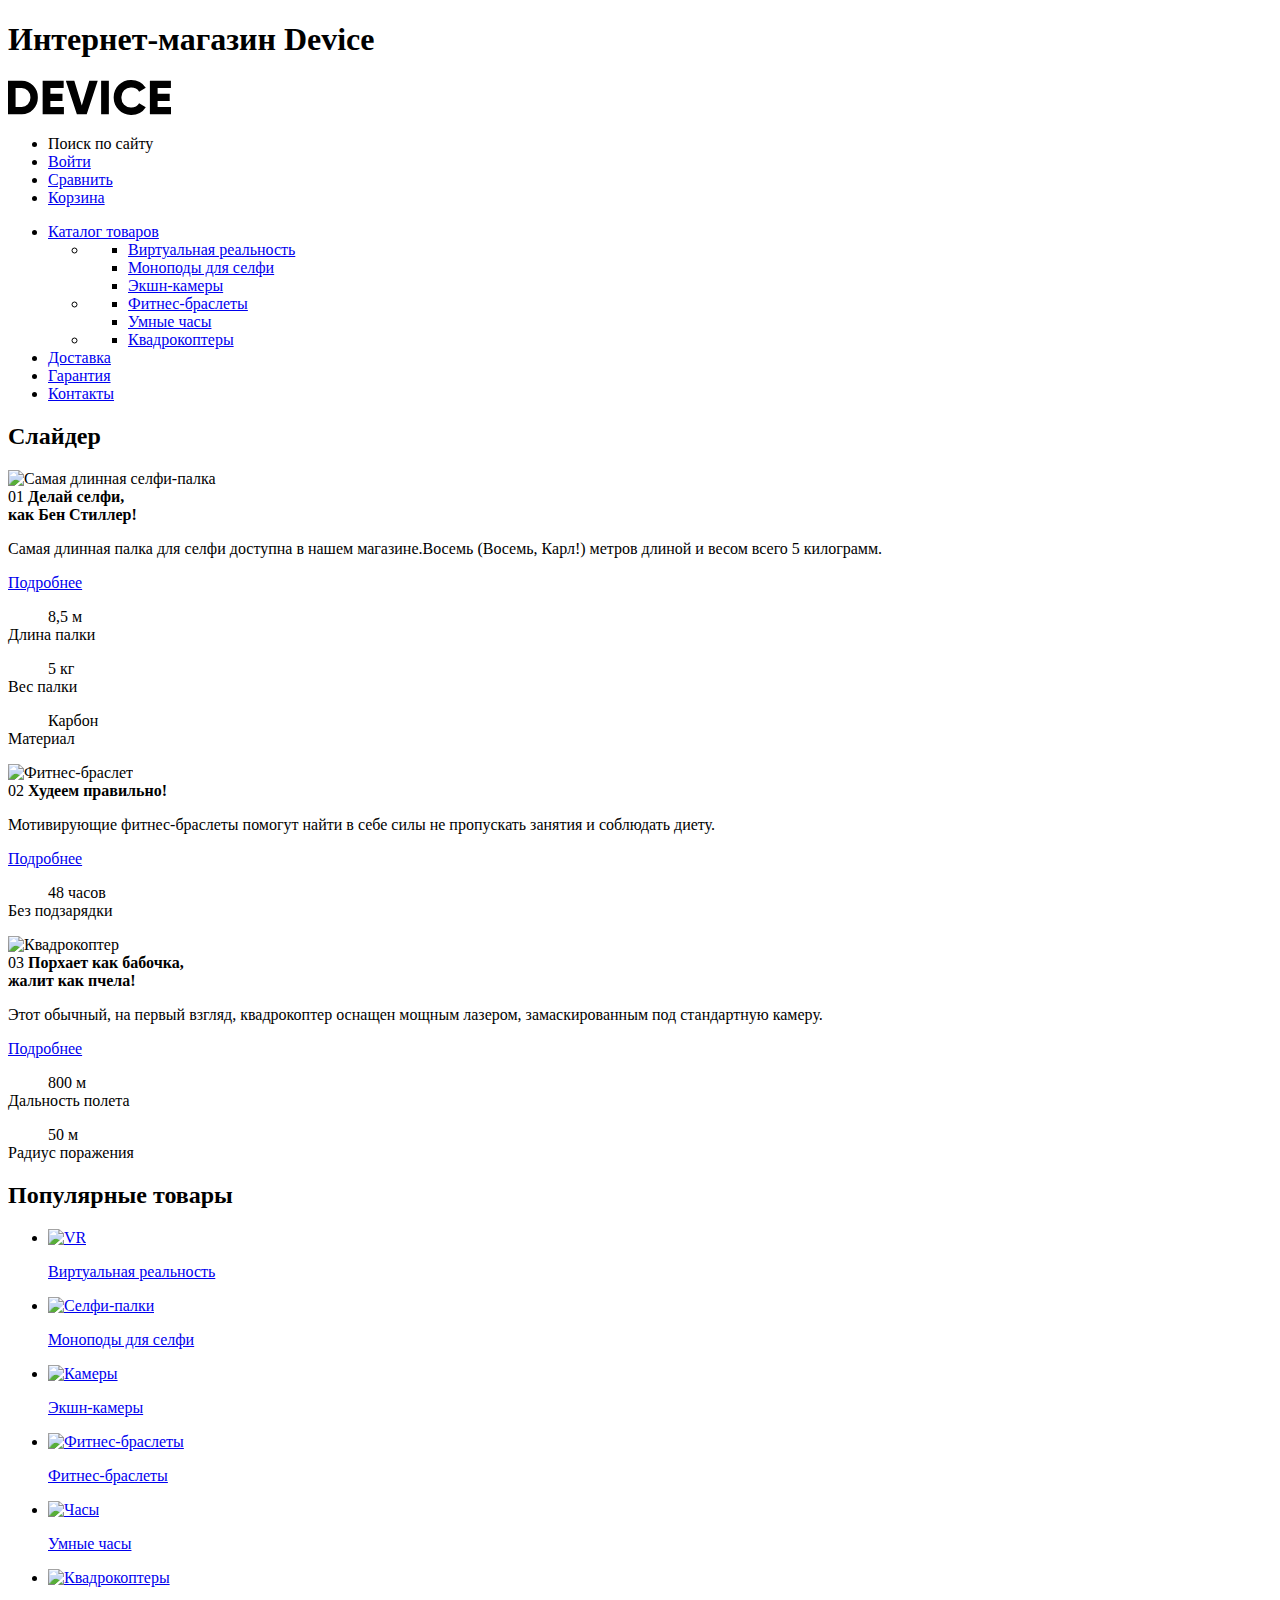
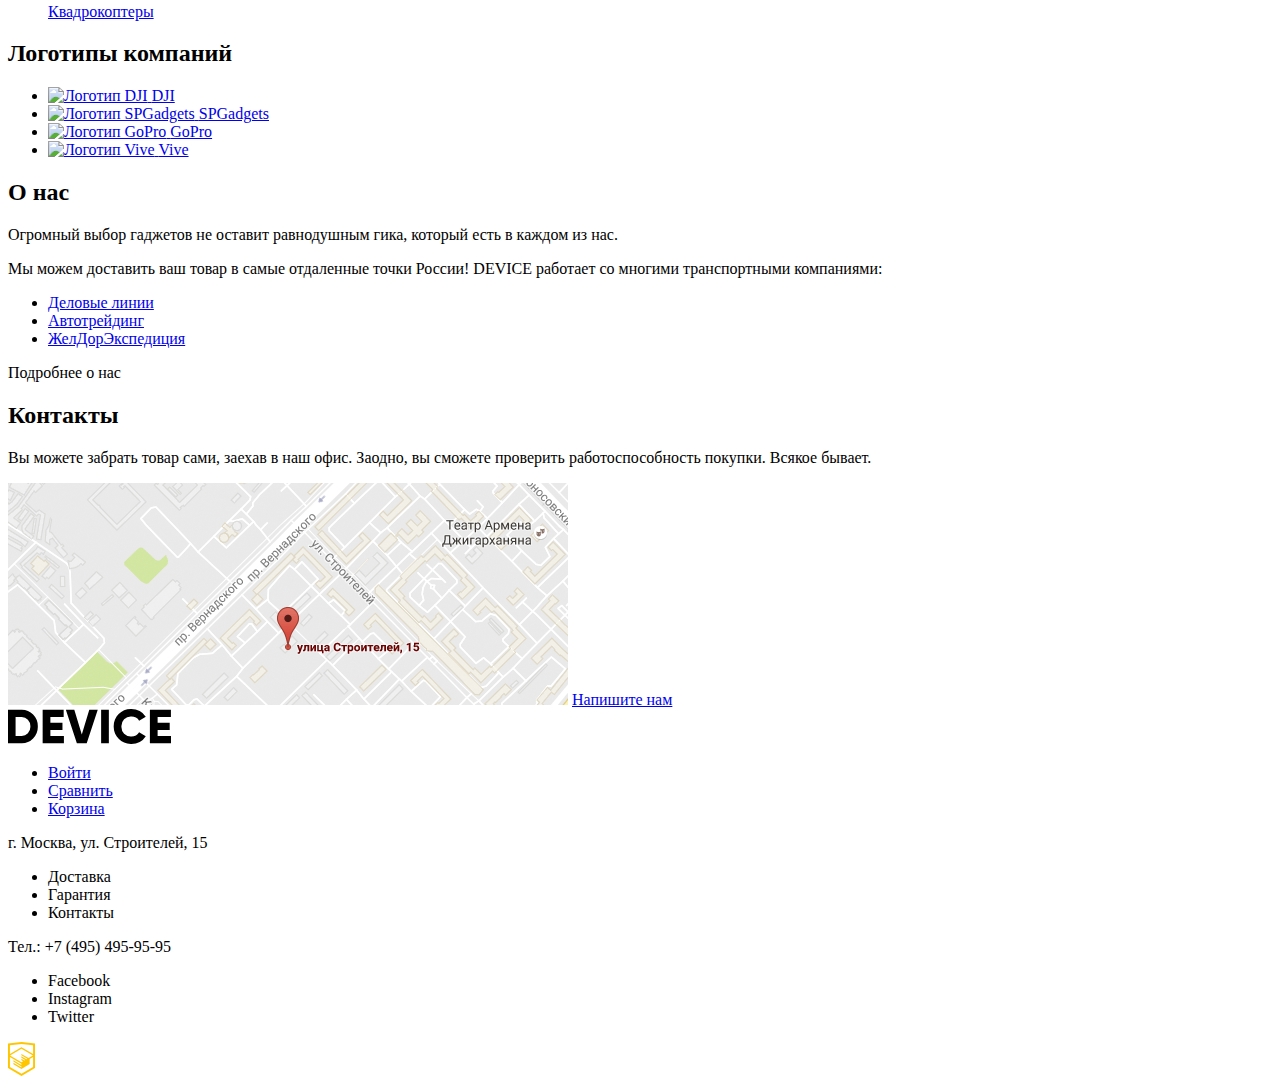
==== index.html @ e89d8b6b "Личный проект: начинаем готовить графику" ====
<!DOCTYPE html>
<html lang="ru">

<head>
  <meta charset="utf-8">
  <title>HTML Academy: Девайс</title>
</head>

<body>
  <header>
    <h1>Интернет-магазин Device</h1>
    <div>
      <a><img src="img/logo.svg" alt="Логотип интернет-магазина DEVICE"></a>
    </div>
    <nav>
      <ul>
        <li><span>Поиск по сайту</span></li>
        <li><a href="#">Войти</a></li>
        <li><a href="#">Сравнить</a></li>
        <li><a href="#">Корзина</a></li>
      </ul>
      <ul>
        <li><a href="catalog.html">Каталог товаров</a>
          <ul>
            <li>
              <ul>
                <li><a href="#">Виртуальная реальность</a></li>
                <li><a href="#">Моноподы для селфи</a></li>
                <li><a href="#">Экшн-камеры</a></li>
              </ul>
            </li>
            <li>
              <ul>
                <li><a href="#">Фитнес-браслеты</a></li>
                <li><a href="#">Умные часы</a></li>
              </ul>
            </li>
            <li>
              <ul>
                <li><a href="#">Квадрокоптеры</a></li>
              </ul>
            </li>
          </ul>
        </li>
        <li><a href="#">Доставка</a></li>
        <li><a href="#">Гарантия</a></li>
        <li><a href="#">Контакты</a></li>
      </ul>
    </nav>
  </header>

  <main>
    <!--Слайдер-->
    <section>
      <h2>Слайдер</h2>
      <!--Слайдер 01-->
      <div>
        <div>
          <img src="#" alt="Самая длинная селфи-палка">
        </div>
        <div>
          <span>01</span>
          <b>Делай селфи,<br> как Бен Стиллер!</b>
          <p>Самая длинная палка для селфи доступна в нашем магазине.Восемь (Восемь, Карл!) метров длиной и весом всего 5 килограмм.</p>
          <a href="#">Подробнее</a>
          <div>
            <dl>
              <dd>8,5 м</dd>
              <dt>Длина палки</dt>
            </dl>
            <dl>
              <dd>5 кг</dd>
              <dt>Вес палки</dt>
            </dl>
            <dl>
              <dd>Карбон</dd>
              <dt>Материал</dt>
            </dl>
          </div>
        </div>
      </div>
      <!--Слайдер 02-->
      <div>
        <div>
          <img src="#" alt="Фитнес-браслет">
        </div>
        <div>
          <span>02</span>
          <b>Худеем правильно!</b>
          <p>Мотивирующие фитнес-браслеты помогут найти в себе силы не пропускать занятия и соблюдать диету.</p>
          <a href="#">Подробнее</a>
          <div>
            <dl>
              <dd>48 часов</dd>
              <dt>Без подзарядки</dt>
            </dl>
          </div>
        </div>
      </div>
      <!--Слайдер 03-->
      <div>
        <div>
          <img src="#" alt="Квадрокоптер">
        </div>
        <div>
          <span>03</span>
          <b>Порхает как бабочка,<br> жалит как пчела!</b>
          <p>Этот обычный, на первый взгляд, квадрокоптер оснащен
            мощным лазером, замаскированным под стандартную камеру.</p>
          <a href="#">Подробнее</a>
          <div>
            <dl>
              <dd>800 м</dd>
              <dt>Дальность полета</dt>
            </dl>
            <dl>
              <dd>50 м</dd>
              <dt>Радиус поражения</dt>
            </dl>
          </div>
        </div>
      </div>
    </section>

    <!--Группы товаров-->
    <section>
      <h2>Популярные товары</h2>
      <ul>
        <li>
          <a href="#">
            <div><img src="#" alt="VR"></div>
            <p>Виртуальная реальность</p>
          </a>
        </li>
        <li>
          <a href="#">
            <div>
              <img src="#" alt="Селфи-палки">
            </div>
            <p>Моноподы для селфи</p>
          </a>
        </li>
        <li>
          <a href="#">
            <div>
              <img src="#" alt="Камеры">
            </div>
            <p>Экшн-камеры</p>
          </a>
        </li>
        <li>
          <a href="#">
            <div>
              <img src="#" alt="Фитнес-браслеты">
            </div>
            <p>Фитнес-браслеты</p>
          </a>
        </li>
        <li>
          <a href="#">
            <div>
              <img src="#" alt="Часы">
            </div>
            <p>Умные часы</p>
          </a>
        </li>
        <li>
          <a href="@">
            <div>
              <img src="#" alt="Квадрокоптеры">
            </div>
            <p>Квадрокоптеры</p>
          </a>
        </li>
      </ul>
    </section>

    <!--Сервис
    <section>
        <h2>Сервис</h2>
        <article>
          <div>
            <h3>Доставка</h3>
            <p>Мы с удовольствием доставим ваш товар прямо к вашему подъезду совершенно бесплатно! Ведь мы неплохо заработаем, поднимая его на ваш этаж.</p>
          </div>
        </article>
        <article>
          <div>
            <h3>Гарантия</h3>
            <p>Если из-за возгорания купленного у нас товара у вас сгорит дом — не переживайте, мы выдадим вам новый. Товар, не дом, конечно же.</p>
          </div>
        </article>
        <article>
          <div>
            <h3>Кредит</h3>
            <p>Залезть в долговую яму стало проще! Кредитные консультанты подберут для вас наиболее выгодные условия кредита. Выгодные для нашего банка, разумеется.</p>
          </div>
        </article>
    </section>-->

    <!--Логотипы компаний-->
    <section>
      <h2>Логотипы компаний</h2>
      <ul>
        <li>
          <a href="#">
            <img src="#" alt="Логотип DJI">
            <span>DJI</span>
          </a>
        </li>
        <li>
          <a href="#">
            <img src="#" alt="Логотип SPGadgets">
            <span>SPGadgets</span>
          </a>
        </li>
        <li>
          <a href="#">
            <img src="#" alt="Логотип GoPro">
            <span>GoPro</span>
          </a>
        </li>
        <li>
          <a href="#">
            <img src="#" alt="Логотип Vive">
            <span>Vive</span>
          </a>
        </li>
      </ul>
    </section>

    <div>
      <section>
        <h2>О нас</h2>
        <p>Огромный выбор гаджетов не оставит равнодушным гика, который есть в каждом из нас.</p>
        <p>Мы можем доставить ваш товар в самые отдаленные точки России! DEVICE работает со многими транспортными компаниями:</p>
        <ul>
          <li><a href="#">Деловые линии</a></li>
          <li><a href="#">Автотрейдинг</a></li>
          <li><a href="#">ЖелДорЭкспедиция</a></li>
        </ul>
        <a>Подробнее о нас</a>
      </section>

      <section>
        <h2>Контакты</h2>
        <p>Вы можете забрать товар сами, заехав в наш офис. Заодно, вы сможете проверить работоспособность покупки. Всякое бывает.</p>
        <a><img src="img/map.png" alt="Карта"></a>
        <a href="#">Напишите нам</a>
      </section>
    </div>

  </main>

  <footer>
    <div>
      <div>
        <img src="img/logo.svg" alt="Логотип">
      </div>
      <ul>
        <li><a href="#">Войти</a></li>
        <li><a href="#">Сравнить</a></li>
        <li><a href="#">Корзина</a></li>
      </ul>
    </div>
    <div>
      <p>г. Москва, ул. Строителей, 15</p>
      <ul>
        <li><a href="#"></a>Доставка</li>
        <li><a href="#"></a>Гарантия</li>
        <li><a href="#"></a>Контакты</li>
      </ul>
      <p>Тел.: +7 (495) 495-95-95</p>
    </div>
    <div>
      <ul>
        <li><a href="#"></a>Facebook</li>
        <li><a href="#"></a>Instagram</li>
        <li><a href="#"></a>Twitter</li>
      </ul>
      <div>
        <a href="https://htmlacademy.ru/intensive/htmlcss"><img src="img/logo-html.svg" alt="Логотип HTML Academy"></a>
      </div>
    </div>
  </footer>
</body>

</html>
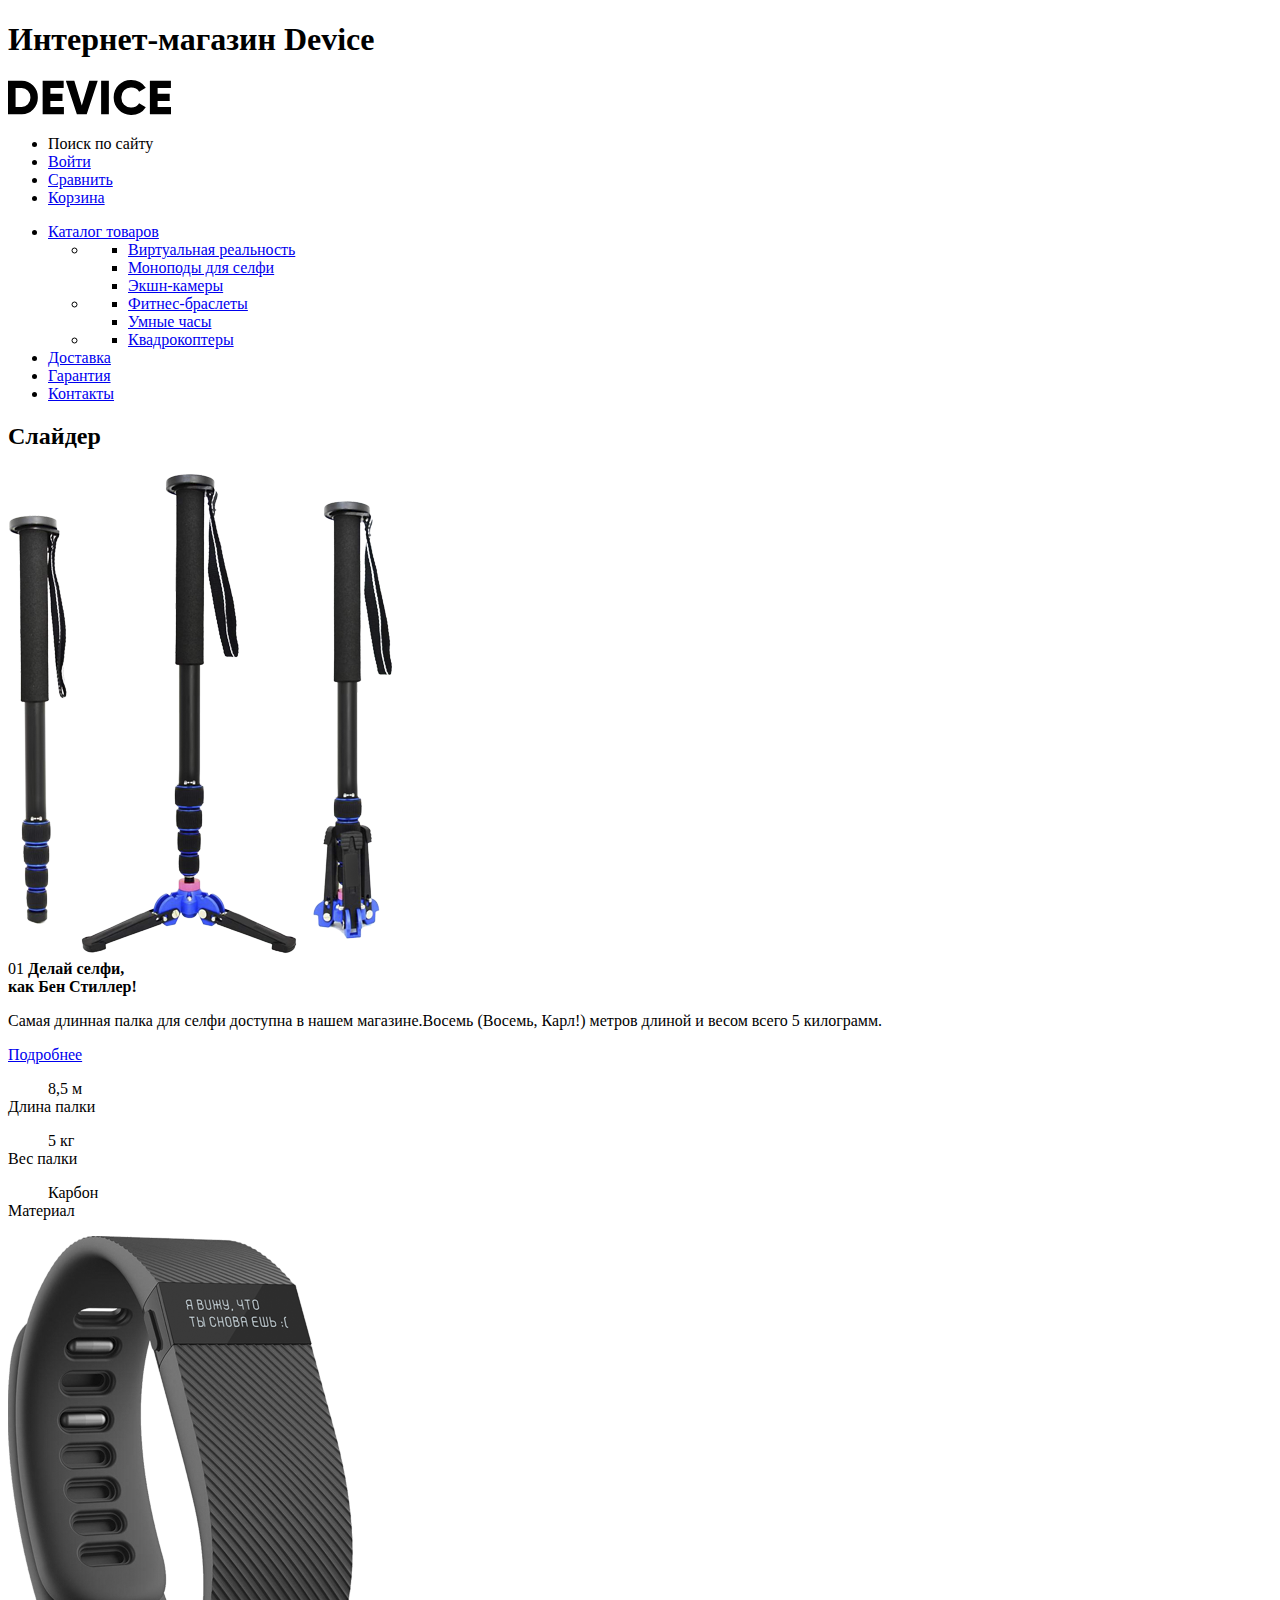
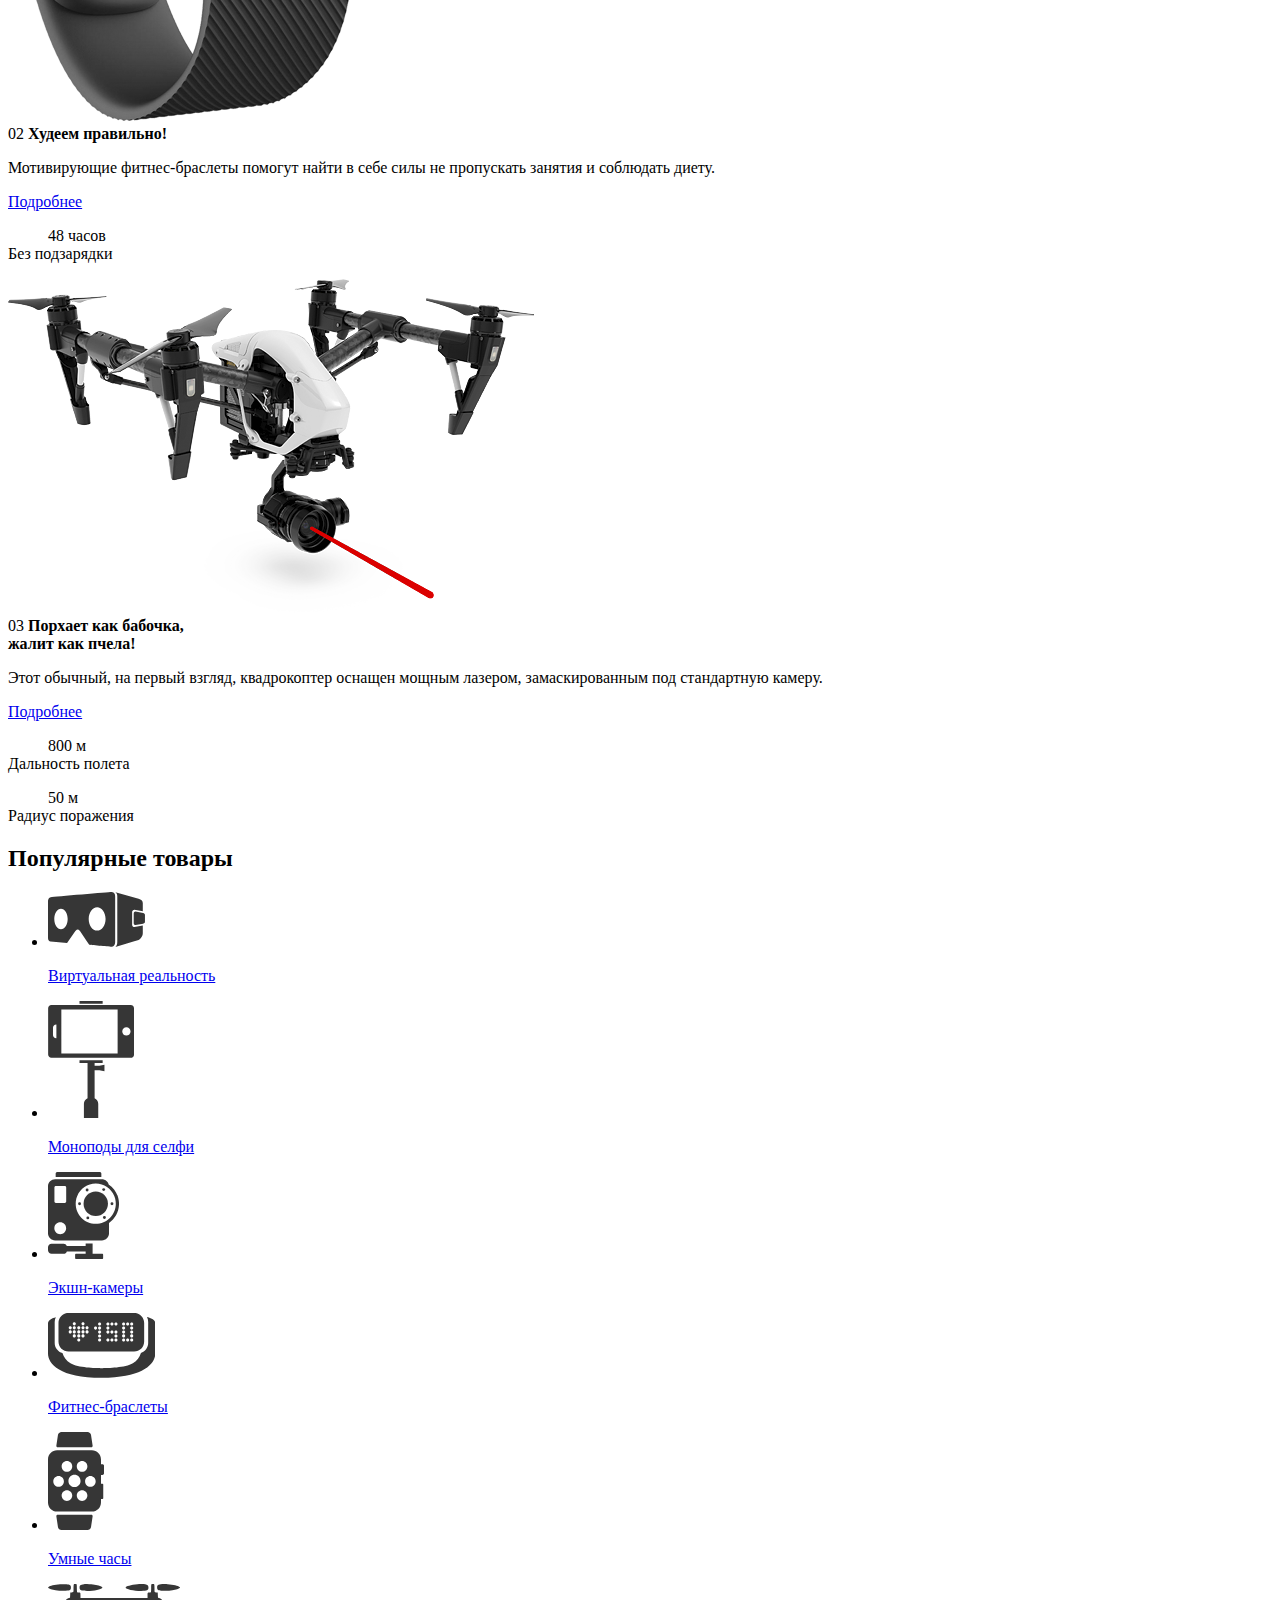
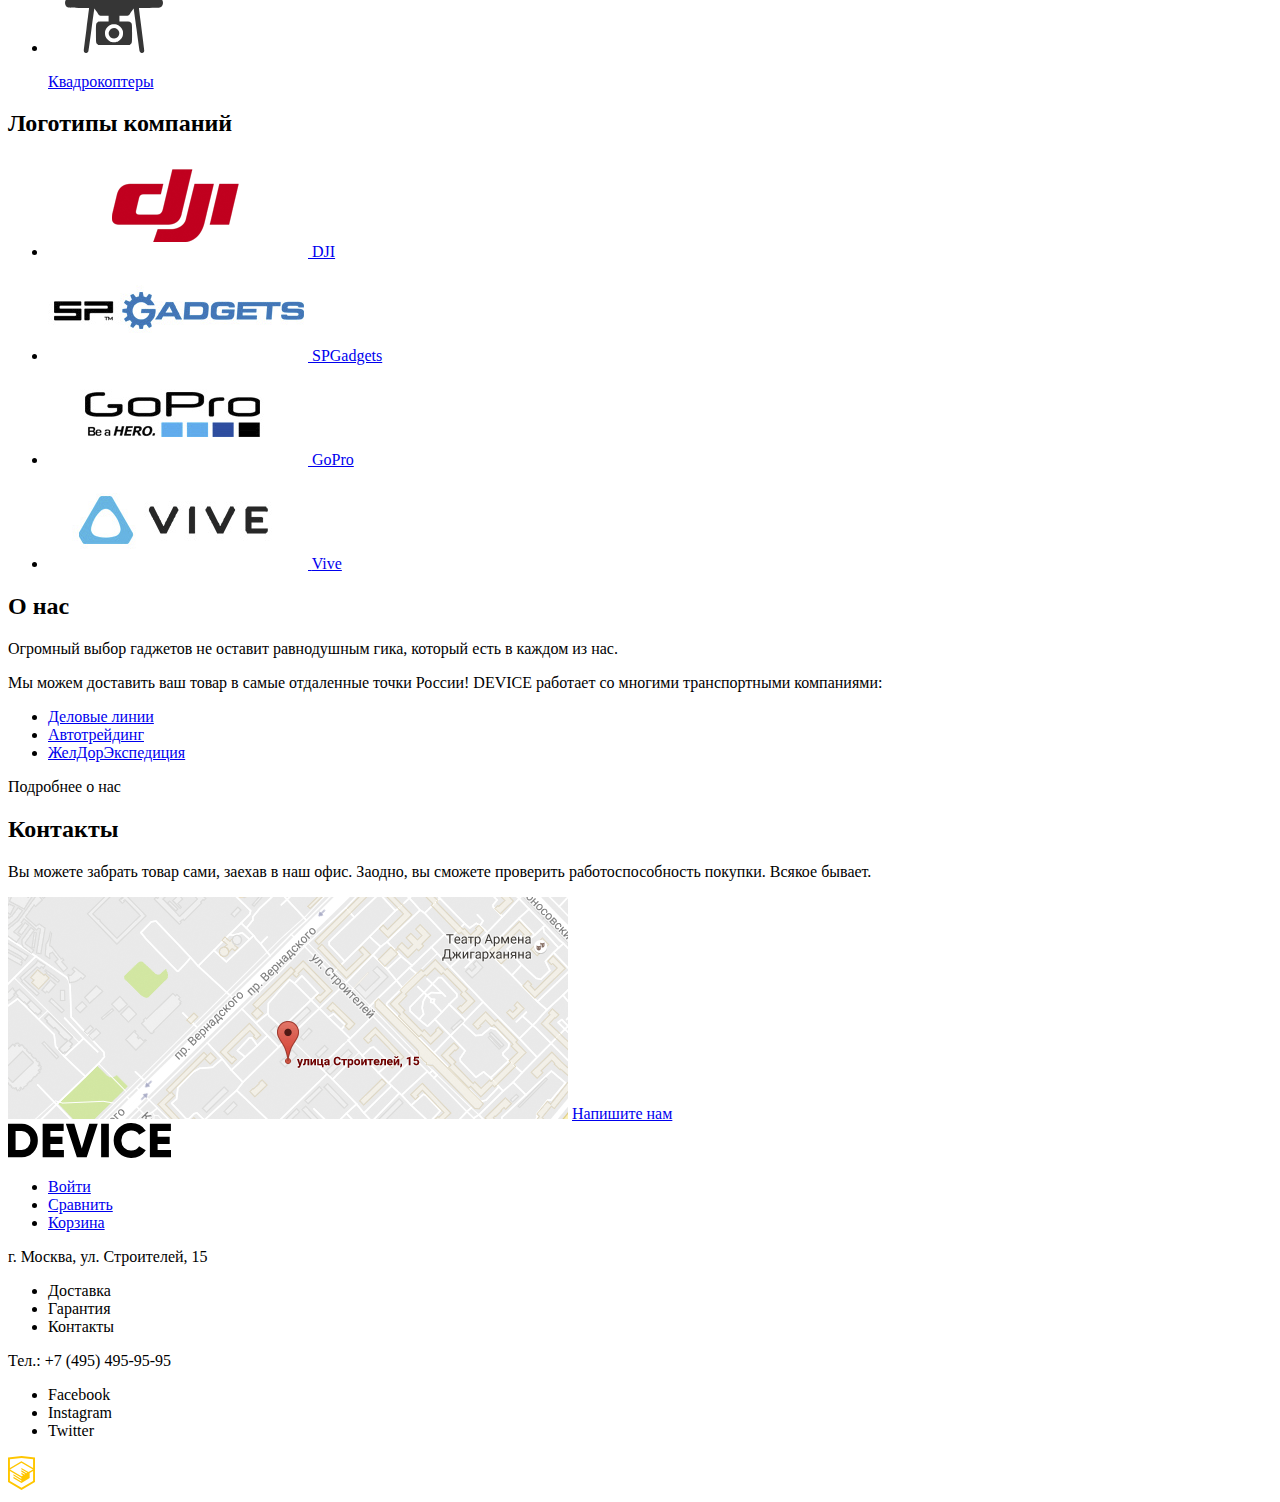
==== commit c3632949: "Личный проект: продолжаем подготовку графики" ====
--- a/index.html
+++ b/index.html
@@ -56,7 +56,7 @@
       <!--Слайдер 01-->
       <div>
         <div>
-          <img src="#" alt="Самая длинная селфи-палка">
+          <img src="img/slider-1-selfie.png" alt="Самая длинная селфи-палка">
         </div>
         <div>
           <span>01</span>
@@ -82,7 +82,7 @@
       <!--Слайдер 02-->
       <div>
         <div>
-          <img src="#" alt="Фитнес-браслет">
+          <img src="img/slider-2-fitness.png" alt="Фитнес-браслет">
         </div>
         <div>
           <span>02</span>
@@ -100,7 +100,7 @@
       <!--Слайдер 03-->
       <div>
         <div>
-          <img src="#" alt="Квадрокоптер">
+          <img src="img/slider-3-copter.png" alt="Квадрокоптер">
         </div>
         <div>
           <span>03</span>
@@ -128,14 +128,14 @@
       <ul>
         <li>
           <a href="#">
-            <div><img src="#" alt="VR"></div>
+            <div><img src="img/popular-goods-vr.svg" alt="VR"></div>
             <p>Виртуальная реальность</p>
           </a>
         </li>
         <li>
           <a href="#">
             <div>
-              <img src="#" alt="Селфи-палки">
+              <img src="img/popular-goods-selfie.svg" alt="Селфи-палки">
             </div>
             <p>Моноподы для селфи</p>
           </a>
@@ -143,7 +143,7 @@
         <li>
           <a href="#">
             <div>
-              <img src="#" alt="Камеры">
+              <img src="img/popular-goods-camera.svg" alt="Камеры">
             </div>
             <p>Экшн-камеры</p>
           </a>
@@ -151,7 +151,7 @@
         <li>
           <a href="#">
             <div>
-              <img src="#" alt="Фитнес-браслеты">
+              <img src="img/popular-goods-fitness.svg" alt="Фитнес-браслеты">
             </div>
             <p>Фитнес-браслеты</p>
           </a>
@@ -159,7 +159,7 @@
         <li>
           <a href="#">
             <div>
-              <img src="#" alt="Часы">
+              <img src="img/popular-goods-watches.svg" alt="Часы">
             </div>
             <p>Умные часы</p>
           </a>
@@ -167,7 +167,7 @@
         <li>
           <a href="@">
             <div>
-              <img src="#" alt="Квадрокоптеры">
+              <img src="img/poppular-goods-copter.svg" alt="Квадрокоптеры">
             </div>
             <p>Квадрокоптеры</p>
           </a>
@@ -204,25 +204,25 @@
       <ul>
         <li>
           <a href="#">
-            <img src="#" alt="Логотип DJI">
+            <img src="img/dji-color.png" alt="Логотип DJI">
             <span>DJI</span>
           </a>
         </li>
         <li>
           <a href="#">
-            <img src="#" alt="Логотип SPGadgets">
+            <img src="img/spgadgets-color.png" alt="Логотип SPGadgets">
             <span>SPGadgets</span>
           </a>
         </li>
         <li>
           <a href="#">
-            <img src="#" alt="Логотип GoPro">
+            <img src="img/gopro-color.png" alt="Логотип GoPro">
             <span>GoPro</span>
           </a>
         </li>
         <li>
           <a href="#">
-            <img src="#" alt="Логотип Vive">
+            <img src="img/vive-color.png" alt="Логотип Vive">
             <span>Vive</span>
           </a>
         </li>
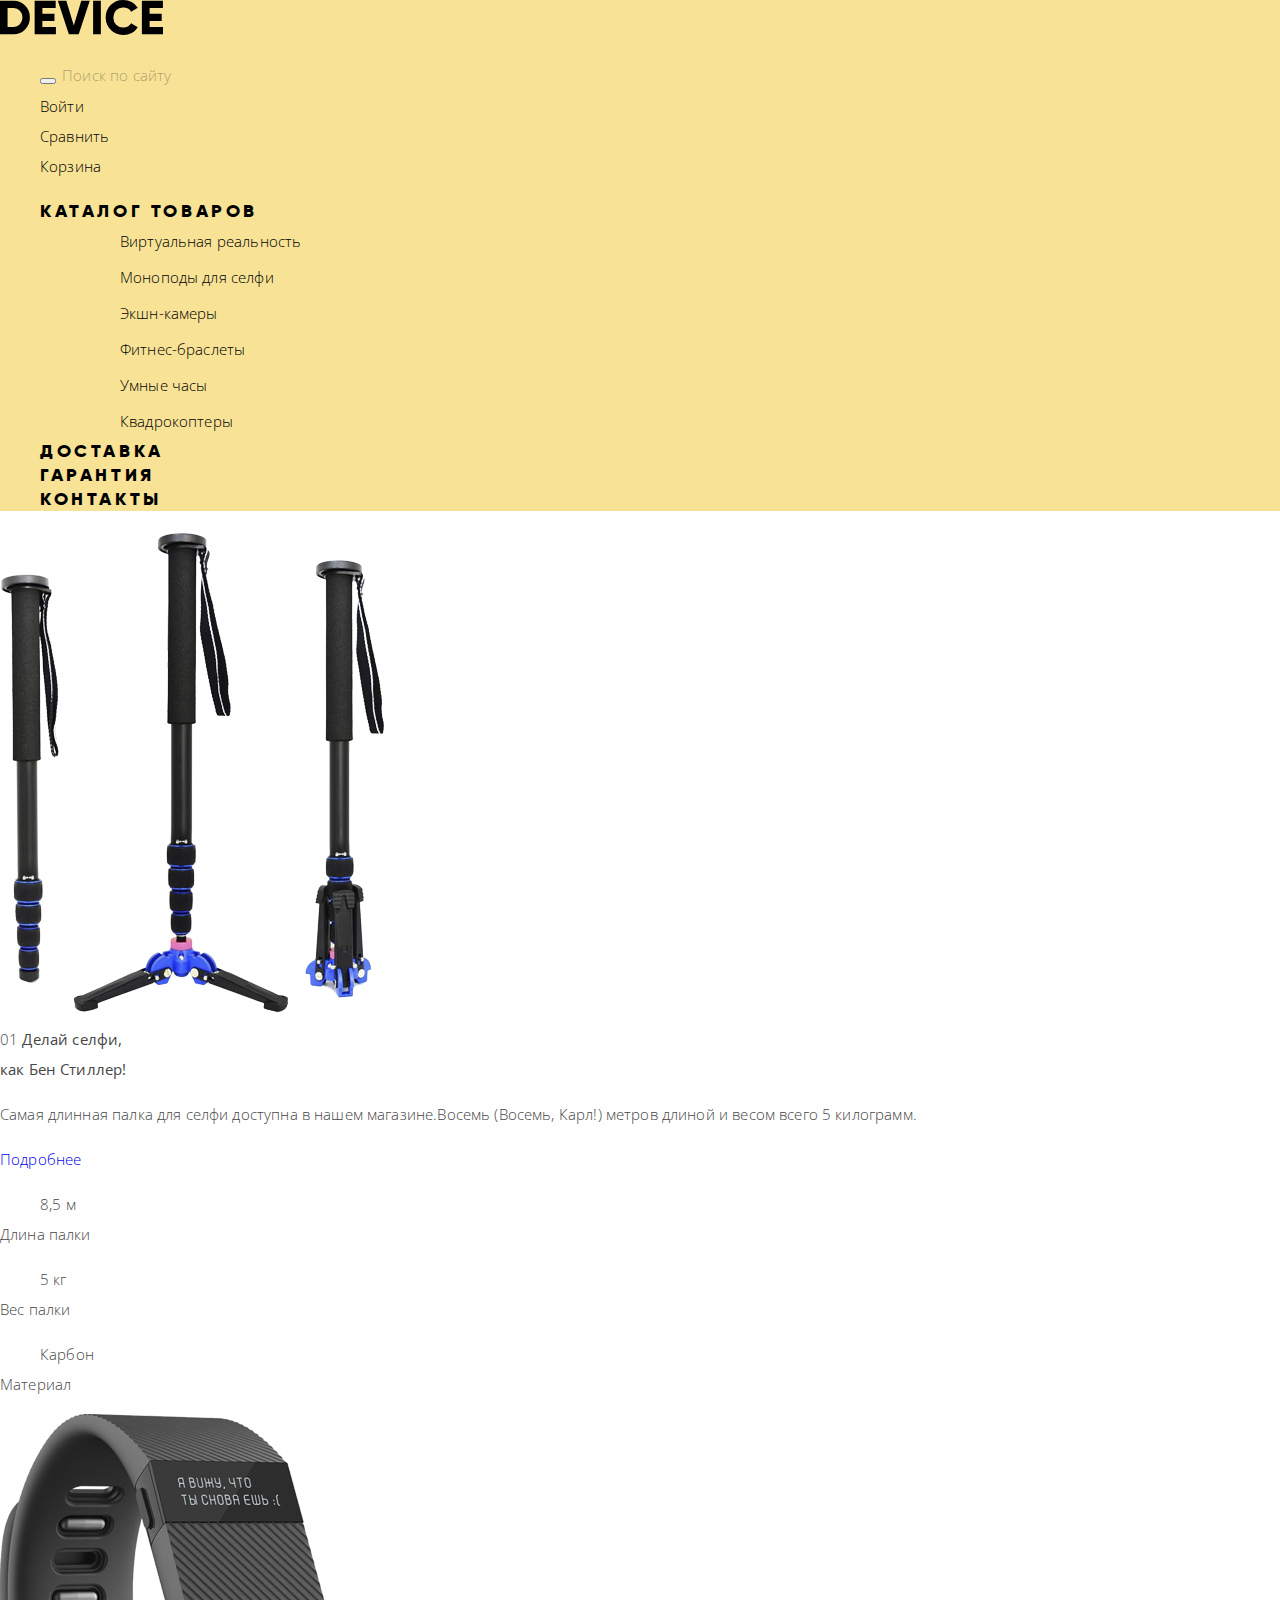
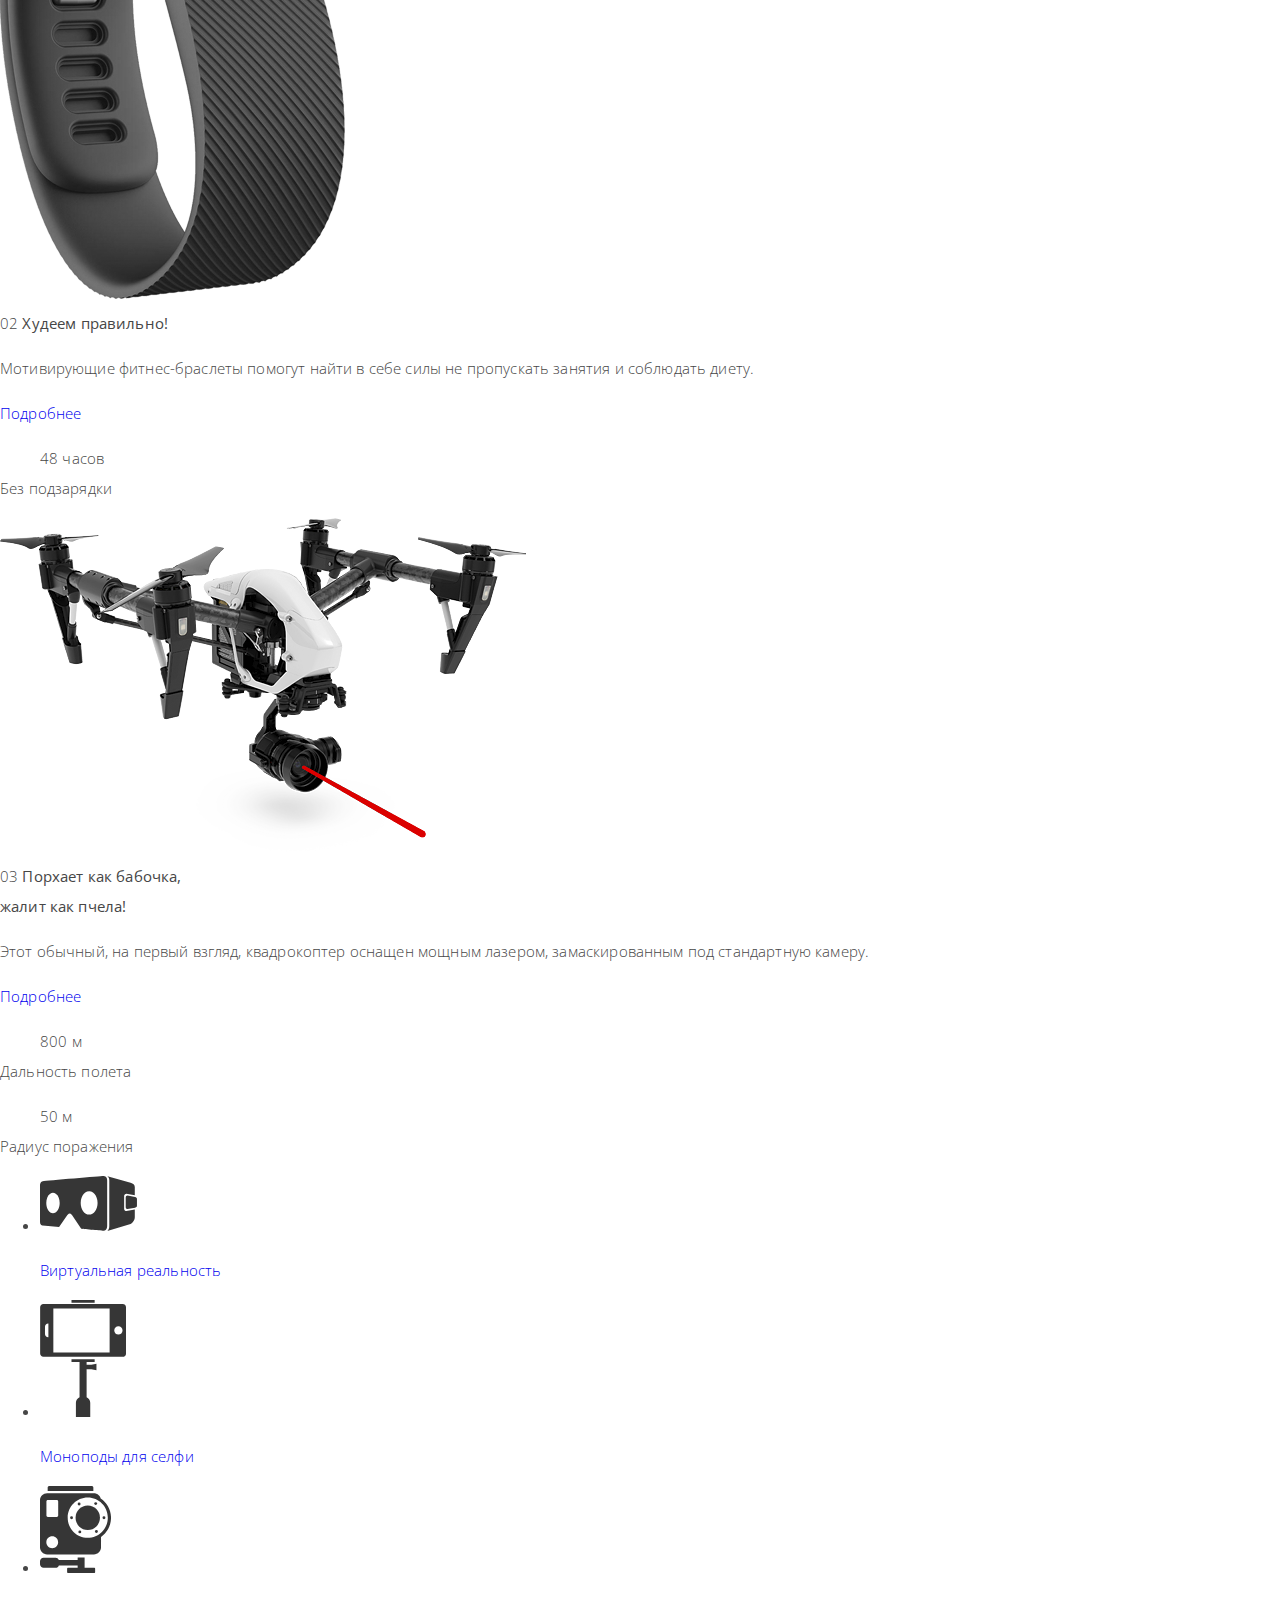
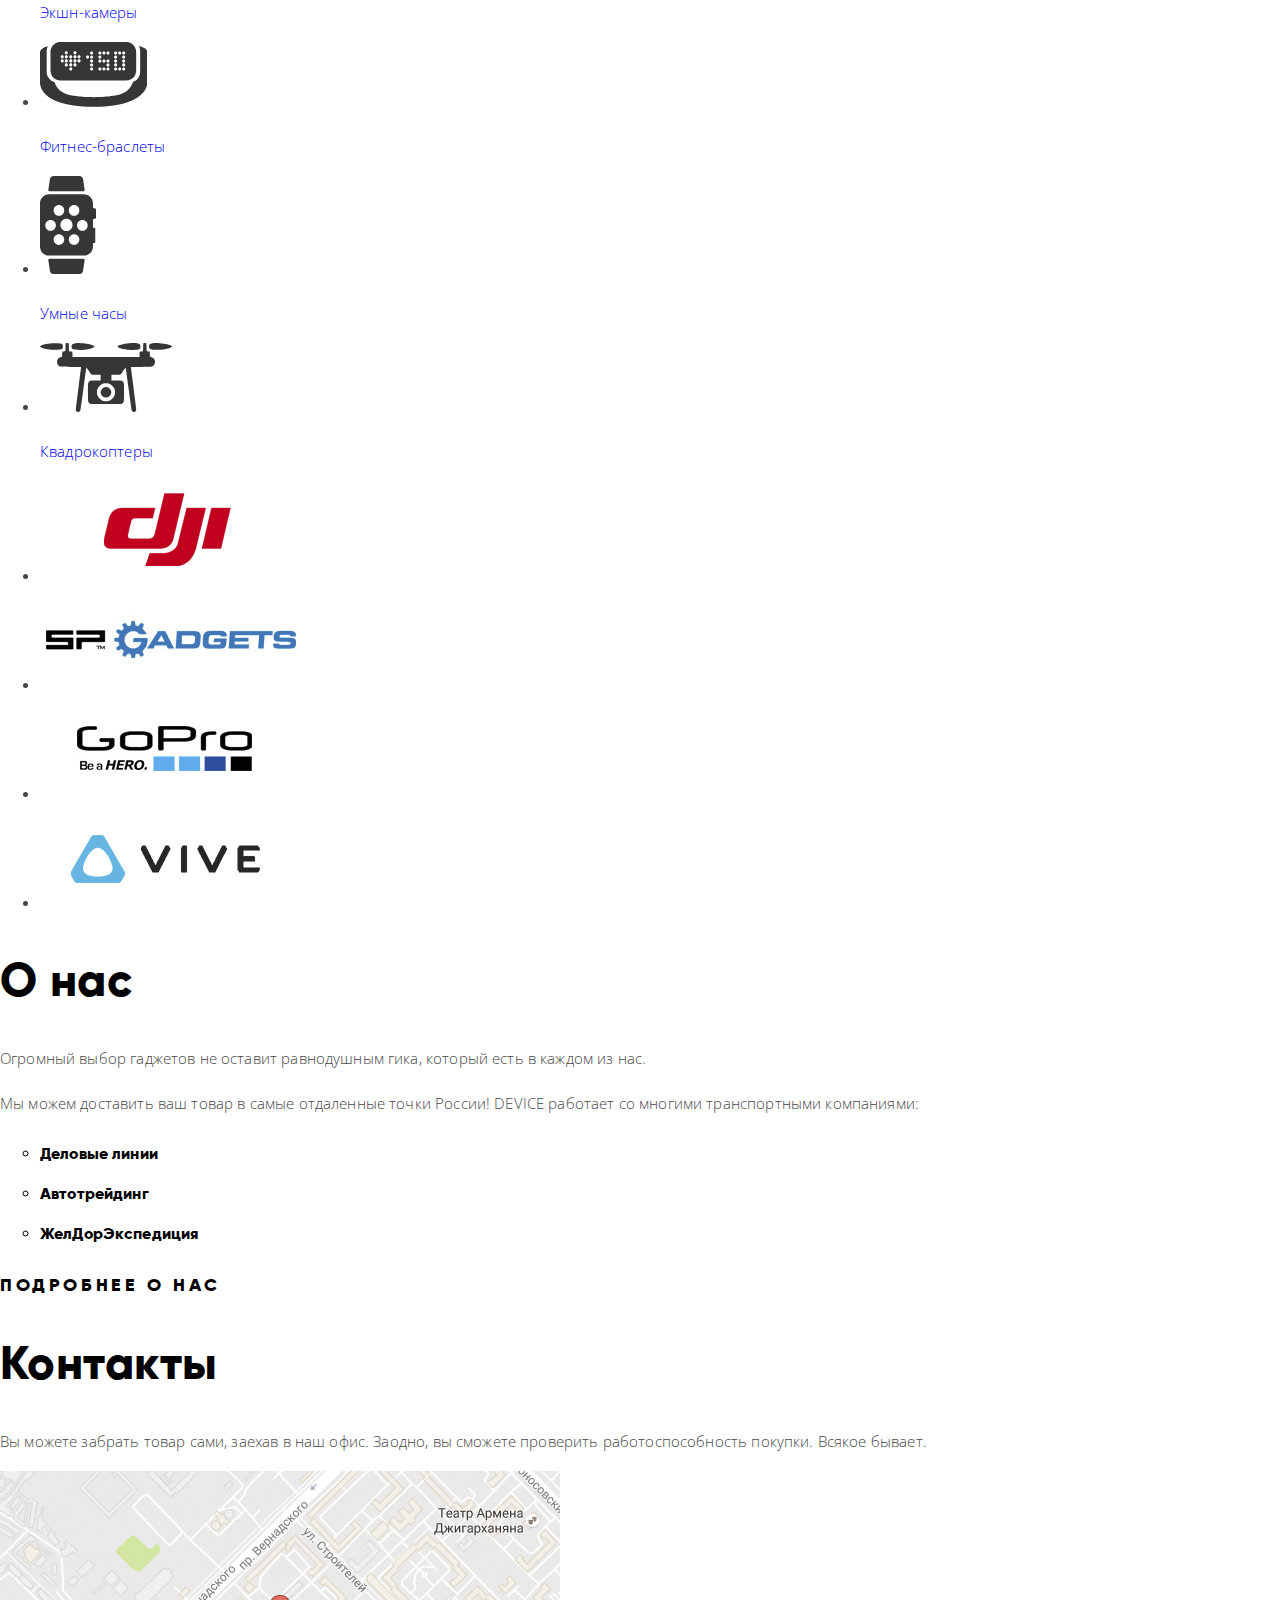
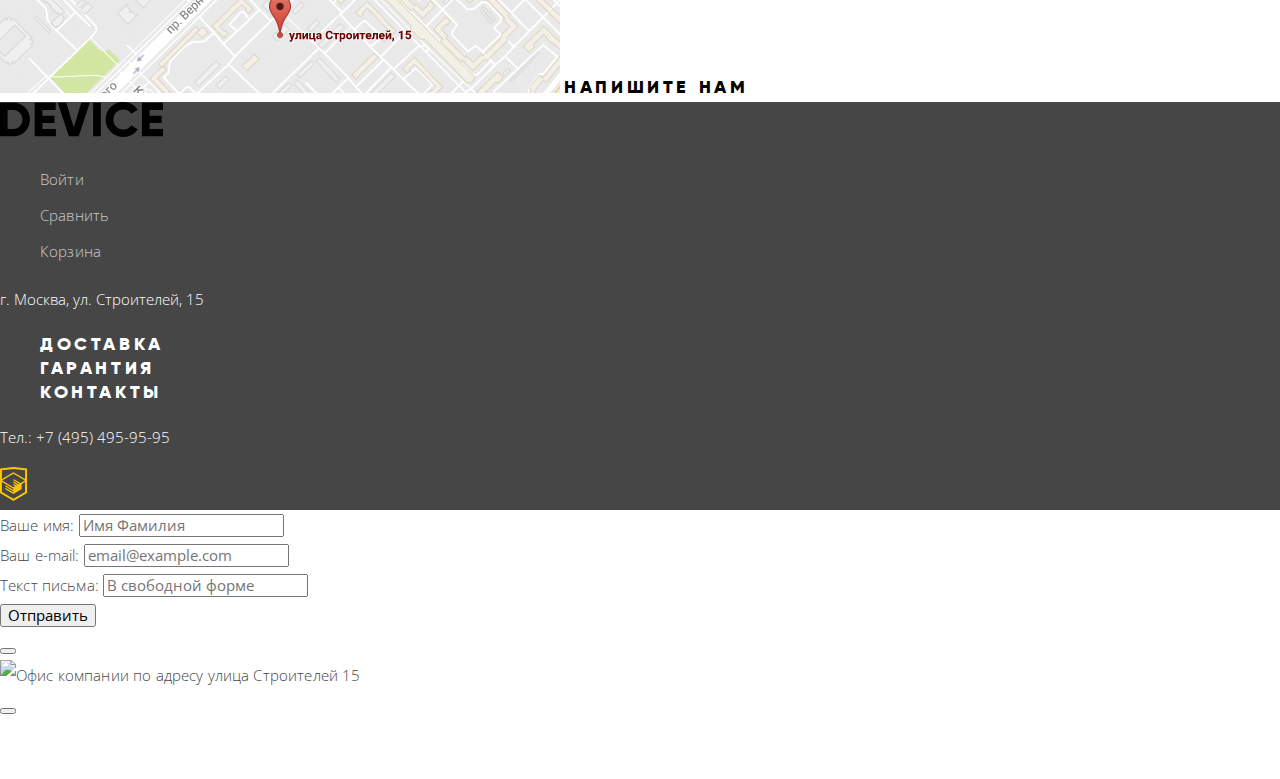
==== commit 945707ae: "Личный проект: начинаем базовую стилизацию" ====
--- a/index.html
+++ b/index.html
@@ -4,47 +4,84 @@
 <head>
   <meta charset="utf-8">
   <title>HTML Academy: Девайс</title>
+  <link href="https://fonts.googleapis.com/css?family=Open+Sans:300&display=swap&subset=cyrillic-ext" rel="stylesheet">
+  <link href="css/normalize.css" rel="stylesheet">
+  <link href="css/style.css" rel="stylesheet">
 </head>
 
 <body>
-  <header>
-    <h1>Интернет-магазин Device</h1>
-    <div>
-      <a><img src="img/logo.svg" alt="Логотип интернет-магазина DEVICE"></a>
-    </div>
-    <nav>
-      <ul>
-        <li><span>Поиск по сайту</span></li>
-        <li><a href="#">Войти</a></li>
-        <li><a href="#">Сравнить</a></li>
-        <li><a href="#">Корзина</a></li>
-      </ul>
-      <ul>
-        <li><a href="catalog.html">Каталог товаров</a>
-          <ul>
+  <header class="main-header">
+    <h1 class="visually-hidden">Интернет-магазин Девайс</h1>
+    <div class="main-header-logo">
+      <a>
+        <img src="img/logo.svg" alt="Логотип интернет-магазина Девайс">
+      </a>
+    </div>
+    <nav class="main-navigation">
+      <ul class="user-navigation">
+        <li class="user-search-item">
+          <form class="user-search" method="get" action="#">
+            <button class="user-search-button" type="submit">
+              <span class="visually-hidden">Поиск</span>
+            </button>
+            <input class="user-search-input" type="search" name="site-search" placeholder="Поиск по сайту">
+          </form>
+        </li>
+        <li>
+          <a class="login-link" href="#">Войти</a>
+        </li>
+        <li>
+          <a href="#">Сравнить</a>
+        </li>
+        <li>
+          <a href="#">Корзина</a>
+        </li>
+      </ul>
+      <ul class="site-navigation">
+        <li class="header-catalog">
+          <a href="catalog.html">Каталог товаров</a>
+          <ul class="catalog-items">
             <li>
-              <ul>
-                <li><a href="#">Виртуальная реальность</a></li>
-                <li><a href="#">Моноподы для селфи</a></li>
-                <li><a href="#">Экшн-камеры</a></li>
+              <ul class="catalog-items-1">
+                <li>
+                  <a href="#">Виртуальная реальность</a>
+                </li>
+                <li>
+                  <a href="#">Моноподы для селфи</a>
+                </li>
+                <li>
+                  <a href="#">Экшн-камеры</a>
+                </li>
               </ul>
             </li>
             <li>
-              <ul>
-                <li><a href="#">Фитнес-браслеты</a></li>
-                <li><a href="#">Умные часы</a></li>
+              <ul class="catalog-items-2">
+                <li>
+                  <a href="#">Фитнес-браслеты</a>
+                </li>
+                <li>
+                  <a href="#">Умные часы</a>
+                </li>
               </ul>
             </li>
             <li>
-              <ul>
-                <li><a href="#">Квадрокоптеры</a></li>
+              <ul class="catalog-items-3">
+                <li>
+                  <a href="#">Квадрокоптеры</a>
+                </li>
               </ul>
             </li>
           </ul>
         </li>
-        <li><a href="#">Доставка</a></li>
-        <li><a href="#">Гарантия</a></li>
-        <li><a href="#">Контакты</a></li>
+        <li class="header-delivery">
+          <a href="#">Доставка</a>
+        </li>
+        <li class="header-garanties">
+          <a href="#">Гарантия</a>
+        </li>
+        <li class="header-contacts">
+          <a href="#">Контакты</a>
+        </li>
       </ul>
     </nav>
   </header>
@@ -52,7 +89,7 @@
   <main>
     <!--Слайдер-->
     <section>
-      <h2>Слайдер</h2>
+      <h2 class="visually-hidden">Слайдер</h2>
       <!--Слайдер 01-->
       <div>
         <div>
@@ -124,11 +161,13 @@
 
     <!--Группы товаров-->
     <section>
-      <h2>Популярные товары</h2>
+      <h2 class="visually-hidden">Популярные товары</h2>
       <ul>
         <li>
           <a href="#">
-            <div><img src="img/popular-goods-vr.svg" alt="VR"></div>
+            <div>
+              <img src="img/popular-goods-vr.svg" alt="Виртуальная реальность">
+            </div>
             <p>Виртуальная реальность</p>
           </a>
         </li>
@@ -143,7 +182,7 @@
         <li>
           <a href="#">
             <div>
-              <img src="img/popular-goods-camera.svg" alt="Камеры">
+              <img src="img/popular-goods-camera.svg" alt="Экшн-камеры">
             </div>
             <p>Экшн-камеры</p>
           </a>
@@ -159,13 +198,13 @@
         <li>
           <a href="#">
             <div>
-              <img src="img/popular-goods-watches.svg" alt="Часы">
+              <img src="img/popular-goods-watches.svg" alt="Умные часы">
             </div>
             <p>Умные часы</p>
           </a>
         </li>
         <li>
-          <a href="@">
+          <a href="#">
             <div>
               <img src="img/poppular-goods-copter.svg" alt="Квадрокоптеры">
             </div>
@@ -177,7 +216,7 @@
 
     <!--Сервис
     <section>
-        <h2>Сервис</h2>
+        <h2 class="visually-hidden">Сервис</h2>
         <article>
           <div>
             <h3>Доставка</h3>
@@ -200,89 +239,154 @@
 
     <!--Логотипы компаний-->
     <section>
-      <h2>Логотипы компаний</h2>
+      <h2 class="visually-hidden">Логотипы компаний</h2>
       <ul>
         <li>
           <a href="#">
             <img src="img/dji-color.png" alt="Логотип DJI">
-            <span>DJI</span>
+            <span class="visually-hidden">DJI</span>
           </a>
         </li>
         <li>
           <a href="#">
             <img src="img/spgadgets-color.png" alt="Логотип SPGadgets">
-            <span>SPGadgets</span>
+            <span class="visually-hidden">SPGadgets</span>
           </a>
         </li>
         <li>
           <a href="#">
             <img src="img/gopro-color.png" alt="Логотип GoPro">
-            <span>GoPro</span>
+            <span class="visually-hidden">GoPro</span>
           </a>
         </li>
         <li>
           <a href="#">
             <img src="img/vive-color.png" alt="Логотип Vive">
-            <span>Vive</span>
+            <span class="visually-hidden">Vive</span>
           </a>
         </li>
       </ul>
     </section>
 
-    <div>
-      <section>
+    <div class="main-info">
+      <section class="info">
         <h2>О нас</h2>
         <p>Огромный выбор гаджетов не оставит равнодушным гика, который есть в каждом из нас.</p>
         <p>Мы можем доставить ваш товар в самые отдаленные точки России! DEVICE работает со многими транспортными компаниями:</p>
-        <ul>
-          <li><a href="#">Деловые линии</a></li>
-          <li><a href="#">Автотрейдинг</a></li>
-          <li><a href="#">ЖелДорЭкспедиция</a></li>
+        <ul class="info-delivery">
+          <li>
+            <a href="#">Деловые линии</a>
+          </li>
+          <li>
+            <a href="#">Автотрейдинг</a>
+          </li>
+          <li>
+            <a href="#">ЖелДорЭкспедиция</a>
+          </li>
         </ul>
-        <a>Подробнее о нас</a>
+        <a class="button" href="#">Подробнее о нас</a>
       </section>
 
-      <section>
+      <section class="contacts">
         <h2>Контакты</h2>
         <p>Вы можете забрать товар сами, заехав в наш офис. Заодно, вы сможете проверить работоспособность покупки. Всякое бывает.</p>
-        <a><img src="img/map.png" alt="Карта"></a>
-        <a href="#">Напишите нам</a>
+        <a class="buton" href="#">
+          <img src="img/map.png" alt="Карта">
+        </a>
+        <a class="button" href="#">Напишите нам</a>
       </section>
     </div>
 
   </main>
 
-  <footer>
+  <footer class="main-footer">
+    <div class="footer-navigation">
+      <div class="footer-logo">
+        <img src="img/logo.svg" alt="Логотип интернет-магазина Девайс">
+      </div>
+      <ul class="footer-user-navigation">
+        <li>
+          <a href="#">Войти</a>
+        </li>
+        <li>
+          <a href="#">Сравнить</a>
+        </li>
+        <li>
+          <a href="#">Корзина</a>
+        </li>
+      </ul>
+    </div>
+    <div class="footer-info">
+      <p>г. Москва, ул. Строителей, 15</p>
+      <ul class="footer-nav-services">
+        <li>
+          <a href="#">Доставка</a>
+        </li>
+        <li>
+          <a href="#">Гарантия</a>
+        </li>
+        <li><a href="#">Контакты</a>
+        </li>
+      </ul>
+      <p>Тел.: +7 (495) 495-95-95</p>
+    </div>
+    <div class="footer-links">
+      <ul class="footer-socials">
+        <li>
+          <a class="social-button" href="#">
+            <span class="visually-hidden">Facebook</span>
+          </a>
+        </li>
+        <li>
+          <a class="social-button" href="#">
+            <span class="visually-hidden">Instagram</span>
+          </a>
+        </li>
+        <li>
+          <a class="social-button" href="#">
+            <span class="visually-hidden">Twitter</span>
+          </a>
+        </li>
+      </ul>
+      <div class="footer-copyright">
+        <a class="button" href="https://htmlacademy.ru/intensive/htmlcss">
+          <img src="img/logo-html.svg" alt="Логотип HTML Academy">
+        </a>
+      </div>
+    </div>
+  </footer>
+
+  <section>
+    <h2 class="visually-hidden">Напишите нам</h2>
+    <form action="#" method="post">
+      <div>
+        <label for="user-name-id">Ваше имя:</label>
+        <input id="user-name-id" type="text" name="user-name" placeholder="Имя Фамилия">
+      </div>
+      <div>
+        <label for="user-email-id">Ваш e-mail:</label>
+        <input id="user-email-id" type="email" name="user-email" placeholder="email@example.com">
+      </div>
+      <div>
+        <label for="user-message-id">Текст письма:</label>
+        <input id="user-message-id" type="text" name="user-message" placeholder="В свободной форме">
+      </div>
+      <button type="submit">Отправить</button>
+    </form>
+    <button type="button">
+      <span class="visually-hidden">Закрыть</span>
+    </button>
+  </section>
+
+  <section>
+    <h2 class="visually-hidden">Как до нас добраться</h2>
     <div>
-      <div>
-        <img src="img/logo.svg" alt="Логотип">
-      </div>
-      <ul>
-        <li><a href="#">Войти</a></li>
-        <li><a href="#">Сравнить</a></li>
-        <li><a href="#">Корзина</a></li>
-      </ul>
-    </div>
-    <div>
-      <p>г. Москва, ул. Строителей, 15</p>
-      <ul>
-        <li><a href="#"></a>Доставка</li>
-        <li><a href="#"></a>Гарантия</li>
-        <li><a href="#"></a>Контакты</li>
-      </ul>
-      <p>Тел.: +7 (495) 495-95-95</p>
-    </div>
-    <div>
-      <ul>
-        <li><a href="#"></a>Facebook</li>
-        <li><a href="#"></a>Instagram</li>
-        <li><a href="#"></a>Twitter</li>
-      </ul>
-      <div>
-        <a href="https://htmlacademy.ru/intensive/htmlcss"><img src="img/logo-html.svg" alt="Логотип HTML Academy"></a>
-      </div>
-    </div>
-  </footer>
+      <img src="img/map-big.png" alt="Офис компании по адресу улица Строителей 15">
+    </div>
+    <button type="button">
+      <span class="visually-hidden">Закрыть</span>
+    </button>
+  </section>
 </body>
 
 </html>--- a/css/style.css
+++ b/css/style.css
@@ -0,0 +1,390 @@
+
+@font-face {
+  font-family: "Gilroy";
+  font-weight: 800;
+  font-style: normal;
+  
+  src: url("../fonts/gilroyextrabold.woff2") format("woff2"),
+  url("../fonts/gilroyextrabold.woff") format("woff");
+}
+
+@font-face {
+  font-family: "Gilroy";
+  font-weight: 300;
+  font-style: normal;
+ 
+  src: url("../fonts/gilroylight.woff2") format("woff2"),
+  url("../fonts/gilroylight.woff") format("woff");
+}
+
+
+.visually-hidden {
+  position: absolute;
+  clip: rect(0 0 0 0);
+  width: 1px;
+  height: 1px;
+  margin: -1px;
+}
+
+body {
+  margin: 0;
+  padding: 0;
+  
+  font-family: "Open Sans", "Arial", sans-serif;
+  font-size: 15px;
+  line-height: 30px;
+  font-weight: 300;
+  letter-spacing: 0.01em;
+  color: #464646;
+  background-color: #ffffff;
+}
+
+a {
+  text-decoration: none;
+}
+
+.main-header {
+  background-color: #f7e296; 
+}
+
+.main-navigation {
+  color: #000000; 
+}
+
+.user-navigation {
+  list-style: none;
+}
+
+.user-navigation a {
+  color: #000000;
+}
+
+.user-navigation a:hover {
+  opacity: 0.6;
+
+}
+
+.user-navigation a:focus {
+  opacity: 0.3;
+}
+
+.user-search-input {
+  font-family: "Open Sans", "Arial", sans-serif;
+  font-size: 15px;
+  line-height: 30px;
+  font-weight: 300;
+  letter-spacing: 0.01em;
+  color: #000000;
+  cursor: pointer;
+  background-color: transparent;
+  border: none;
+}
+  
+.user-search-input::-webkit-input-placeholder {
+  color: #000000;
+  opacity: 0.3;
+}
+
+.user-search-input::-moz-placeholder {
+  color: #000000;
+  opacity: 0.3;
+}
+
+.user-search-input:-moz-placeholder {
+  color: #000000;
+}
+
+.user-search-input:-ms-input-placeholder {
+  color: #000000;
+  opacity: 0.3;  
+}   
+
+.user-search-input:hover::-webkit-input-placeholder { 
+  color: #000000;
+  opacity: 0.6;
+}
+
+.user-search-input:hover::-moz-placeholder {
+  color: #000000;
+  opacity: 0.6;
+}
+
+.user-search-input:hover:-moz-placeholder { 
+  color: #000000;
+  opacity: 0.6;
+}
+
+.user-search-input:hover:-ms-input-placeholder {
+  opacity: 0.6;  
+} 
+
+.user-search-input:focus::-webkit-input-placeholder { 
+  opacity: 0;
+}
+
+.user-search-input:focus::-moz-placeholder {
+  opacity: 0;
+}
+
+.user-search-input:focus:-moz-placeholder { 
+  opacity: 0;
+}
+
+.user-search-input:focus:-ms-input-placeholder {
+  opacity: 0;  
+} 
+
+.site-navigation {
+  list-style: none;
+  font-family: "Gilroy", "Tahoma", sans-serif;
+  font-size: 18px;
+  font-weight: 800;
+  text-transform: uppercase;
+  line-height: 24px;
+  letter-spacing: 0.2em;
+}
+
+.site-navigation a {
+  color: #000000;
+}
+
+.site-navigation a:hover {
+  opacity: 0.6;
+
+}
+
+.site-navigation a:focus {
+  opacity: 0.3;
+}
+
+.catalog-items {
+  list-style: none;
+}
+
+.catalog-items-1,
+.catalog-items-2,
+.catalog-items-3 {
+  list-style: none;
+}
+
+.catalog-items-1 a,
+.catalog-items-2 a,
+.catalog-items-3 a {
+  font-family: "Open Sans", "Arial", sans-serif;
+  font-size: 15px;
+  font-weight: 300;
+  text-transform: none;
+  line-height: 36px;
+  letter-spacing: 0.01em; 
+}
+
+>main-info {
+  letter-spacing: 0;
+}
+
+.main-info h2 {
+  font-family: "Gilroy", "Tahoma", sans-serif;
+  font-weight: 800;
+  font-size: 47px;
+  letter-spacing: 0.01em;
+  line-height: 48px;
+  color: #000000;
+}
+
+.info-delivery {
+  font-family: "Gilroy", "Tahoma", sans-serif;
+  font-weight: 800;
+  font-size: 16px;
+  line-height: 40px;
+  color: #000000;
+  list-style-type: circle;
+}
+
+.info-delivery a{
+  color: #000000;
+}
+
+.button {
+  font-family: "Gilroy", "Tahoma", sans-serif;
+  font-weight: 800;
+  font-size: 18px;
+  line-height: 24px;
+  color: #000000;
+  letter-spacing: 0.2em;
+  text-transform: uppercase;
+  border: none;
+}
+
+.button:hover{
+  
+}
+
+.button:focus {
+  opacity: 0.3;
+}
+
+.main-footer {
+  color: #ffffff;
+  background-color: #464646;
+}
+
+.footer-user-navigation {
+  list-style: none;
+  line-height: 36px;
+}
+
+.footer-user-navigation a {
+  color: #ffffff;
+  opacity: 0.7;
+}
+
+.footer-user-navigation a:hover {
+  opacity: 1;
+}
+
+.footer-user-navigation a:focus {
+  opacity: 0.3;
+}
+
+.footer-info {
+  letter-spacing: 0;
+}
+
+.footer-nav-services {
+  list-style: none;
+  font-family: "Gilroy", "Tahoma", sans-serif;
+  font-weight: 800;
+  font-size: 18px;
+  line-height: 24px;
+  color: #ffffff;
+  letter-spacing: 0.2em;
+  text-transform: uppercase;
+}
+
+.footer-nav-services a{
+  color: #ffffff;
+}
+
+.footer-nav-services a:hover{
+  opacity: 0.6;
+}
+
+.footer-nav-services a:focus{
+  opacity: 0.3;
+}
+
+.footer-socials {
+  list-style: none;
+}
+
+/*Каталог*/
+
+.catalog-content-title h2{
+  font-family: "Gilroy", "Tahoma", sans-serif;
+  font-weight: 800;
+  font-size: 47px;
+  letter-spacing: 0.01em;
+  line-height: 48px;
+  color: #000000;
+}
+
+.breadcrumbs {
+  list-style:  none;
+  font-size: 14px;
+  line-height:  24px;
+}
+
+.breadcrumbs a{
+  color: #000000;
+  opacity: 0.3;
+}
+
+.breadcrumbs a:hover{
+  color: #000000;
+  opacity: 0.6;
+}
+
+.breadcrumbs a:focus{
+  color: #000000;
+  opacity: 0.1;
+}
+
+.filter-content {
+  background-color: #efefef; 
+}
+
+.catalog-filter legend {
+  font-family: "Gilroy", "Tahoma", sans-serif;
+  font-weight: 800;
+  font-size: 18px;
+  line-height: 24px;
+  color: #000000;
+  letter-spacing: 0.01em;
+}
+
+.filter-color,
+.filter-bluetooth {
+  list-style:  none;
+  font-size: 14px;
+  line-height: 40px;
+}
+
+.product-pic {
+  background-color: #efefef;
+}
+
+.product-pic span {
+  font-family: "Gilroy", "Tahoma", sans-serif;
+  font-weight: 800;
+  font-size: 14px;
+  line-height: 24px;
+  color: #000000;
+  letter-spacing: 0.05em;
+  text-transform: uppercase;
+  opacity: 0.2;
+}
+
+.product-hover {
+  background-color: #eeeeee;
+  opacity: 0.7;
+}
+
+.product-hover .compare {
+  font-size: 13px;
+  line-height: 36px;
+  letter-spacing: 0.01em;
+  color: #000000;
+  opacity: 0.5;
+}
+
+.product-name h4 {
+  font-family: "Gilroy", "Tahoma", sans-serif;
+  font-weight: 800;
+  font-size: 18px;
+  line-height: 24px;
+  color: #000000;
+  letter-spacing: 0.01em;
+}
+
+.product-name a {
+  color: #000000;
+}
+
+.product-name span {
+  font-family: "Gilroy", "Tahoma", sans-serif;
+  font-weight: 300;
+  font-size: 16px;
+  line-height: 24px;
+  color: #000000;
+  letter-spacing: 0.01em;
+}
+
+
+
+
+
+
+
+
+
+
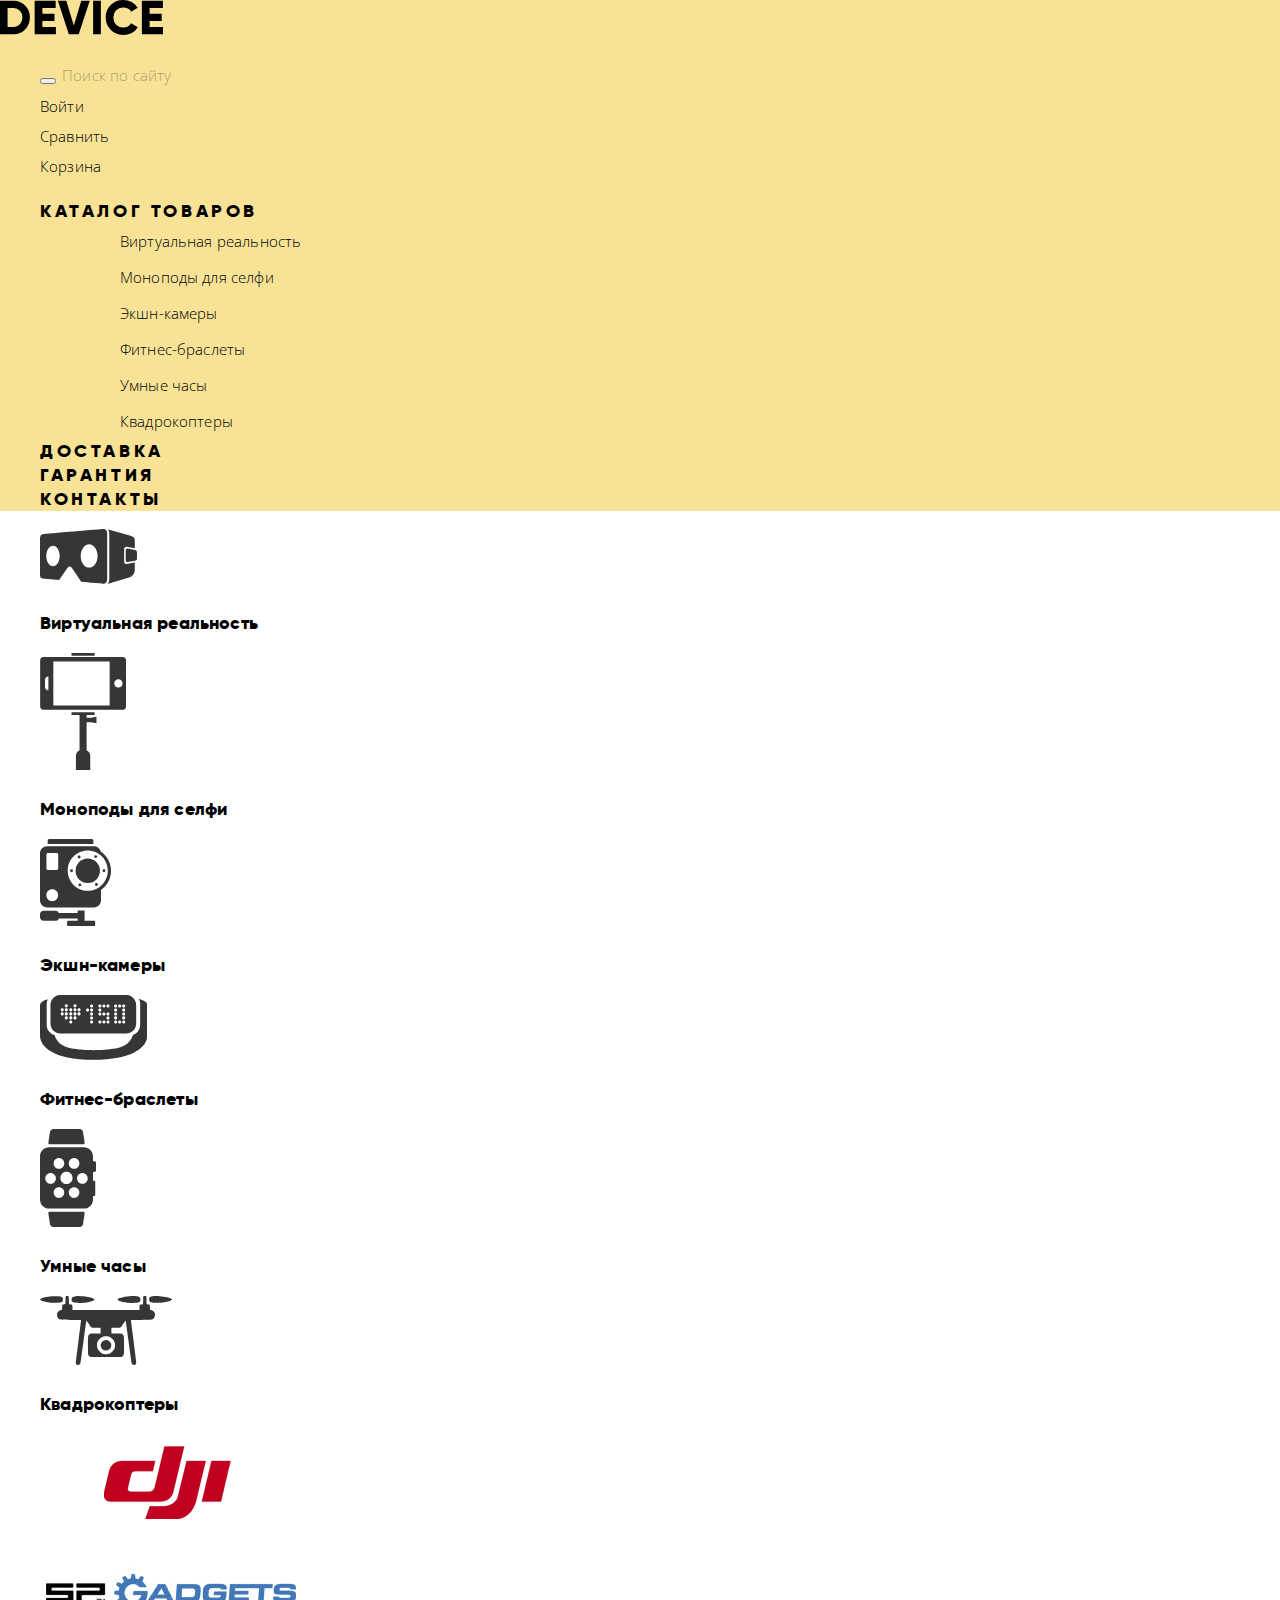
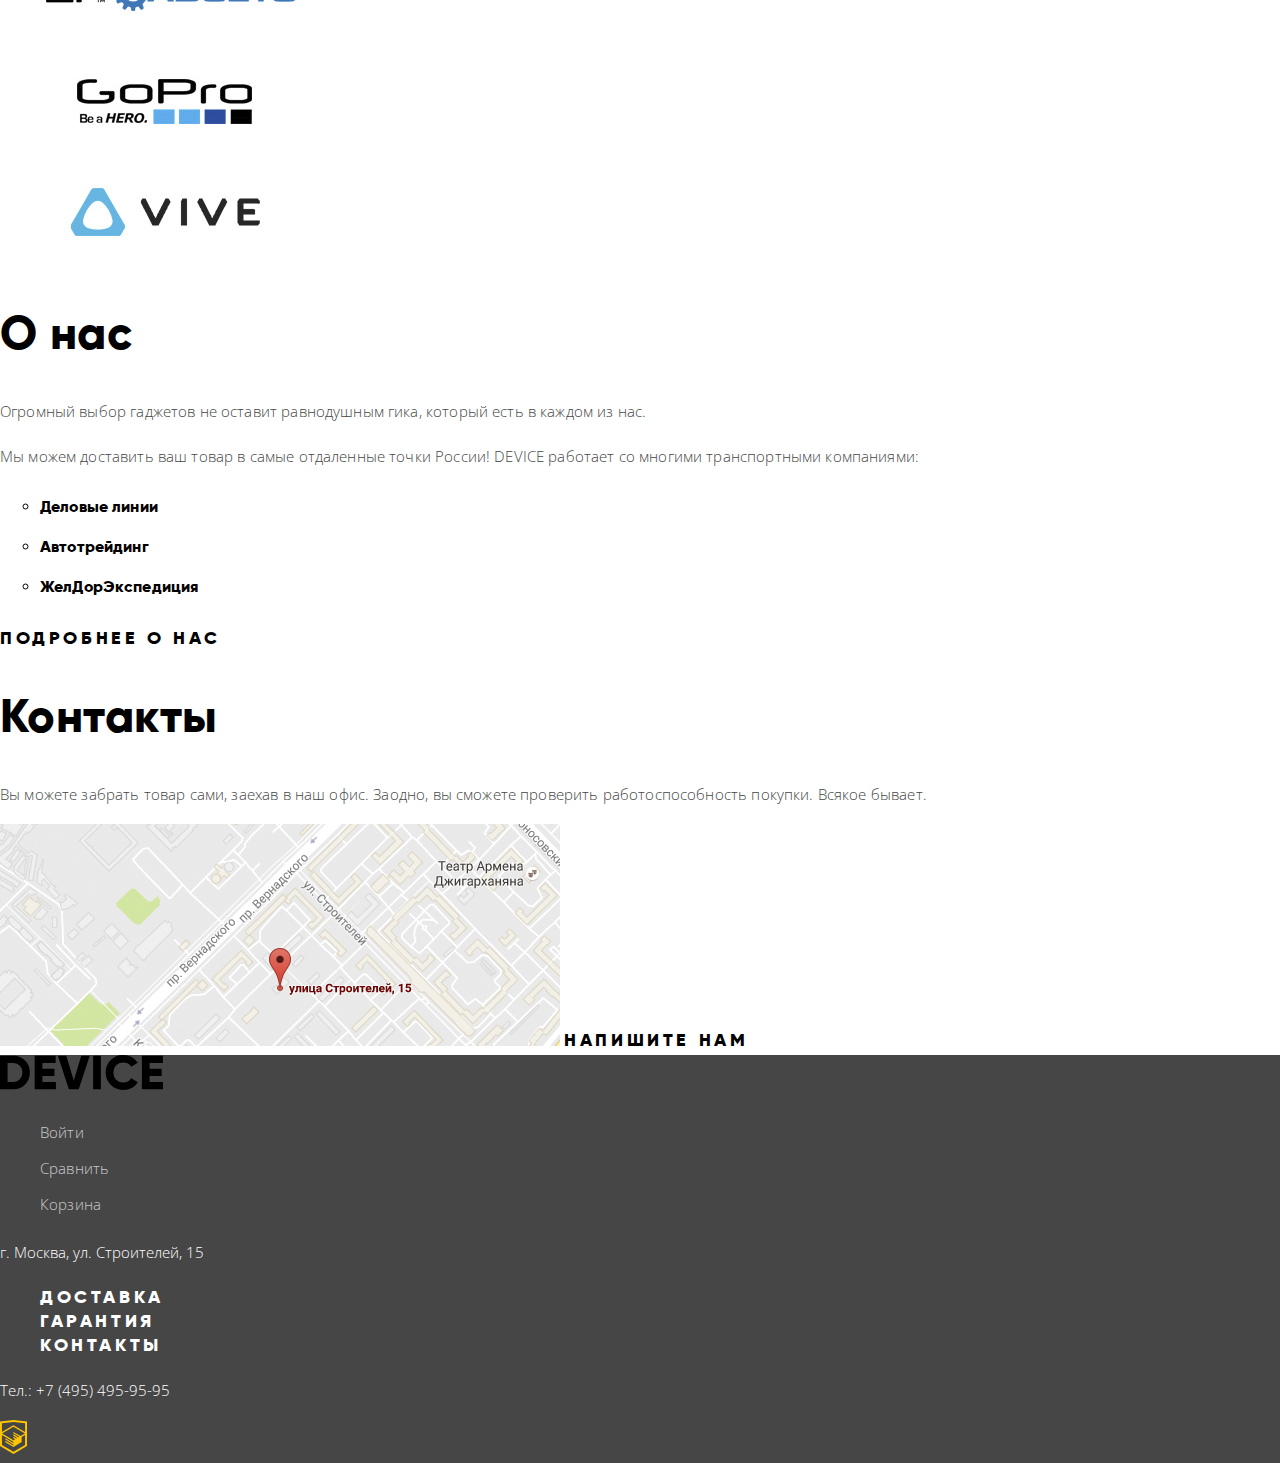
==== commit 16f05106: "Личный проект: завершаем базовую стилизацию" ====
--- a/index.html
+++ b/index.html
@@ -4,7 +4,7 @@
 <head>
   <meta charset="utf-8">
   <title>HTML Academy: Девайс</title>
-  <link href="https://fonts.googleapis.com/css?family=Open+Sans:300&display=swap&subset=cyrillic-ext" rel="stylesheet">
+  <link href="https://fonts.googleapis.com/css?family=Open+Sans:300,400&display=swap&subset=cyrillic" rel="stylesheet">
   <link href="css/normalize.css" rel="stylesheet">
   <link href="css/style.css" rel="stylesheet">
 </head>
@@ -87,10 +87,10 @@
   </header>
 
   <main>
-    <!--Слайдер-->
-    <section>
+   
+    <!--<section>
       <h2 class="visually-hidden">Слайдер</h2>
-      <!--Слайдер 01-->
+    
       <div>
         <div>
           <img src="img/slider-1-selfie.png" alt="Самая длинная селфи-палка">
@@ -116,7 +116,7 @@
           </div>
         </div>
       </div>
-      <!--Слайдер 02-->
+     
       <div>
         <div>
           <img src="img/slider-2-fitness.png" alt="Фитнес-браслет">
@@ -134,7 +134,7 @@
           </div>
         </div>
       </div>
-      <!--Слайдер 03-->
+     
       <div>
         <div>
           <img src="img/slider-3-copter.png" alt="Квадрокоптер">
@@ -157,54 +157,54 @@
           </div>
         </div>
       </div>
-    </section>
+    </section>-->
 
     <!--Группы товаров-->
-    <section>
+      <section class="product-groups">
       <h2 class="visually-hidden">Популярные товары</h2>
-      <ul>
-        <li>
-          <a href="#">
+      <ul class="product-list">
+        <li class="product-list-vr">
+          <a class="product-wrap" href="#">
             <div>
               <img src="img/popular-goods-vr.svg" alt="Виртуальная реальность">
             </div>
             <p>Виртуальная реальность</p>
           </a>
         </li>
-        <li>
-          <a href="#">
+        <li class="product-list-selfie">
+          <a class="product-wrap" href="#">
             <div>
               <img src="img/popular-goods-selfie.svg" alt="Селфи-палки">
             </div>
             <p>Моноподы для селфи</p>
           </a>
         </li>
-        <li>
-          <a href="#">
+        <li class="product-list-cam">
+          <a class="product-wrap" href="#">
             <div>
               <img src="img/popular-goods-camera.svg" alt="Экшн-камеры">
             </div>
             <p>Экшн-камеры</p>
           </a>
         </li>
-        <li>
-          <a href="#">
+        <li class="product-list-fitness">
+          <a class="product-wrap" href="#">
             <div>
               <img src="img/popular-goods-fitness.svg" alt="Фитнес-браслеты">
             </div>
             <p>Фитнес-браслеты</p>
           </a>
         </li>
-        <li>
-          <a href="#">
+        <li class="product-list-watch">
+          <a class="product-wrap" href="#">
             <div>
               <img src="img/popular-goods-watches.svg" alt="Умные часы">
             </div>
             <p>Умные часы</p>
           </a>
         </li>
-        <li>
-          <a href="#">
+        <li class="product-list-copter">
+          <a class="product-wrap" href="#">
             <div>
               <img src="img/poppular-goods-copter.svg" alt="Квадрокоптеры">
             </div>
@@ -240,7 +240,7 @@
     <!--Логотипы компаний-->
     <section>
       <h2 class="visually-hidden">Логотипы компаний</h2>
-      <ul>
+       <ul class="partners-logo-list">
         <li>
           <a href="#">
             <img src="img/dji-color.png" alt="Логотип DJI">
@@ -356,7 +356,7 @@
     </div>
   </footer>
 
-  <section>
+  <!--<section>
     <h2 class="visually-hidden">Напишите нам</h2>
     <form action="#" method="post">
       <div>
@@ -386,7 +386,7 @@
     <button type="button">
       <span class="visually-hidden">Закрыть</span>
     </button>
-  </section>
+  </section>-->
 </body>
 
 </html>--- a/css/style.css
+++ b/css/style.css
@@ -16,7 +16,6 @@
   src: url("../fonts/gilroylight.woff2") format("woff2"),
   url("../fonts/gilroylight.woff") format("woff");
 }
-
 
 .visually-hidden {
   position: absolute;
@@ -61,7 +60,6 @@
 
 .user-navigation a:hover {
   opacity: 0.6;
-
 }
 
 .user-navigation a:focus {
@@ -134,6 +132,18 @@
   opacity: 0;  
 } 
 
+.user-search-input:focus {
+  outline: none;
+  border-bottom: 2px solid black;
+}
+
+.user-search-input::-webkit-search-decoration,
+.user-search-input::-webkit-search-cancel-button,
+.user-search-input::-webkit-search-results-button,
+.user-search-input::-webkit-search-results-decoration { 
+  display: none; 
+}
+
 .site-navigation {
   list-style: none;
   font-family: "Gilroy", "Tahoma", sans-serif;
@@ -150,7 +160,6 @@
 
 .site-navigation a:hover {
   opacity: 0.6;
-
 }
 
 .site-navigation a:focus {
@@ -178,8 +187,8 @@
   letter-spacing: 0.01em; 
 }
 
->main-info {
-  letter-spacing: 0;
+.main-info {
+  letter-spacing: 0.01em;
 }
 
 .main-info h2 {
@@ -221,6 +230,35 @@
 
 .button:focus {
   opacity: 0.3;
+}
+
+.product-list {
+  list-style: none;
+}
+
+.product-list a {
+  color: #000000;
+}
+
+.product-wrap p {
+  color: inherit;
+  font-family: "Gilroy", "Tahoma", sans-serif;
+  font-weight: 800;
+  font-size: 18px;
+  line-height: 24px;
+  letter-spacing: 0.01em;
+}
+
+.product-wrap:hover {
+  
+}
+
+.product-wrap:focus p {
+  opacity: 0.3;
+}
+
+.partners-logo-list {
+  list-style: none;
 }
 
 .main-footer {
@@ -307,6 +345,24 @@
 .breadcrumbs a:focus{
   color: #000000;
   opacity: 0.1;
+}
+
+.catalog-filter-title {
+  background-color: #dcdcdc;
+}
+
+.catalog-filter fieldset {
+  border: none;
+}
+
+.catalog-filter-title h3 {
+   font-family: "Gilroy", "Tahoma", sans-serif;
+  font-weight: 800;
+  font-size: 16px;
+  line-height: 24px;
+  color: #000000;
+  letter-spacing: 0.2em;
+  text-transform: uppercase;
 }
 
 .filter-content {
@@ -329,6 +385,39 @@
   line-height: 40px;
 }
 
+.sorting h3 {
+  font-family: "Gilroy", "Tahoma", sans-serif;
+  font-weight: 800;
+  font-size: 16px;
+  line-height: 24px;
+  color: #000000;
+  letter-spacing: 0.2em;
+  text-transform: uppercase;
+}
+
+.sorting a {
+  font-family: "Open Sans", "Arial", sans-serif;
+  color: #000000;
+  font-size: 14px;
+  font-weight: 400;
+  text-transform: none;
+  line-height: 18px;
+  opacity: 0.3;
+}
+
+.sorting a:hover {
+  opacity: 0.6;
+}
+
+.sorting a:focus {
+  opacity: 1;
+}
+
+.sorting-type,
+.sorting-price {
+  list-style: none;
+}
+
 .product-pic {
   background-color: #efefef;
 }
@@ -379,12 +468,39 @@
   letter-spacing: 0.01em;
 }
 
-
-
-
-
-
-
-
-
-
+.pagination-wrapper {
+  background-color: #ebebeb;
+}
+
+.pagination-wrapper a {
+  font-family: "Gilroy", "Tahoma", sans-serif;
+  font-weight: 800;
+  font-size: 16px;
+  line-height: 24px;
+  color: #000000;
+  letter-spacing: 0.2em;
+  text-transform: uppercase;
+}
+
+.pagination-count a {
+  opacity: 0.3;
+}
+
+.pagination-count a:hover {
+  opacity: 0.6;
+}
+
+.pagination-count a:focus {
+  opacity: 1;
+}
+
+.pagination-prev a:hover,
+.pagination-next a:hover {
+  background-color: #d9d9d9;
+}
+
+.pagination-prev a:focus,
+.pagination-next a:focus {
+  opacity: 0.3;
+  background-color: #d9d9d9;
+}
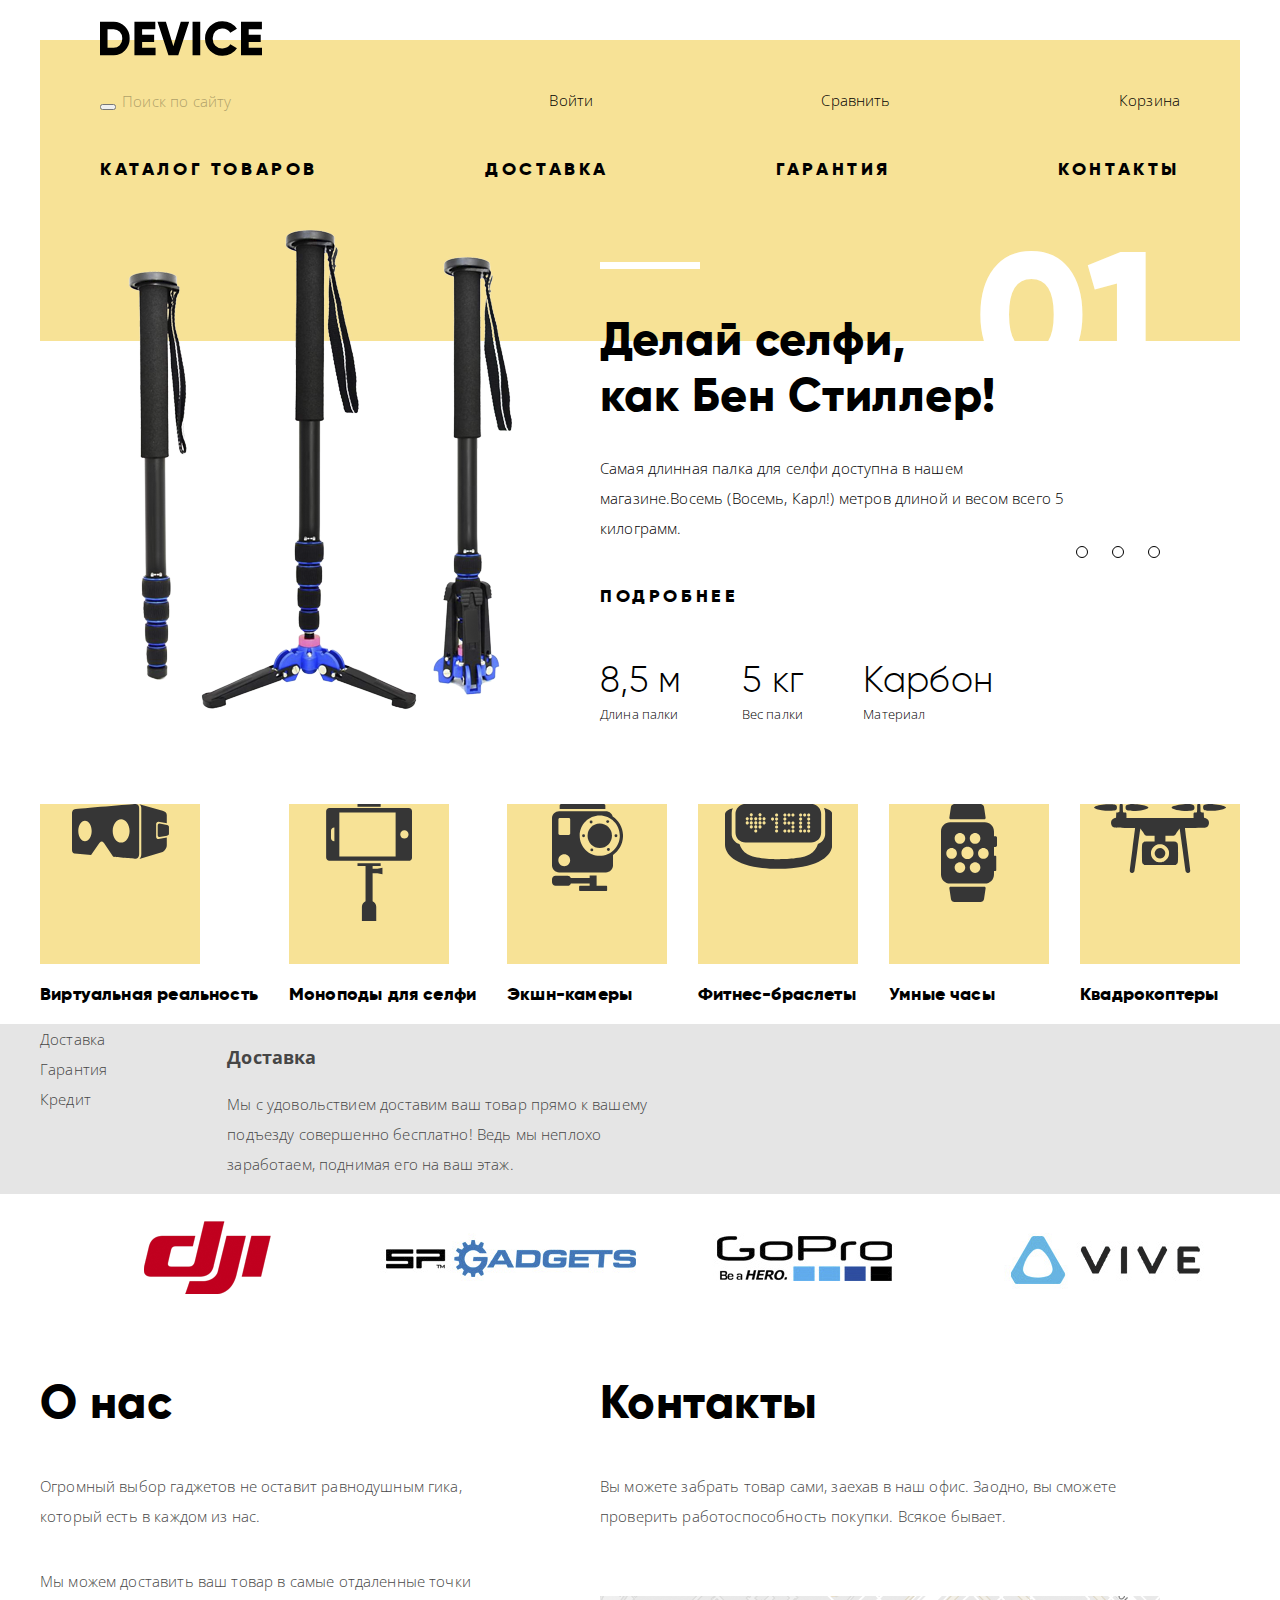
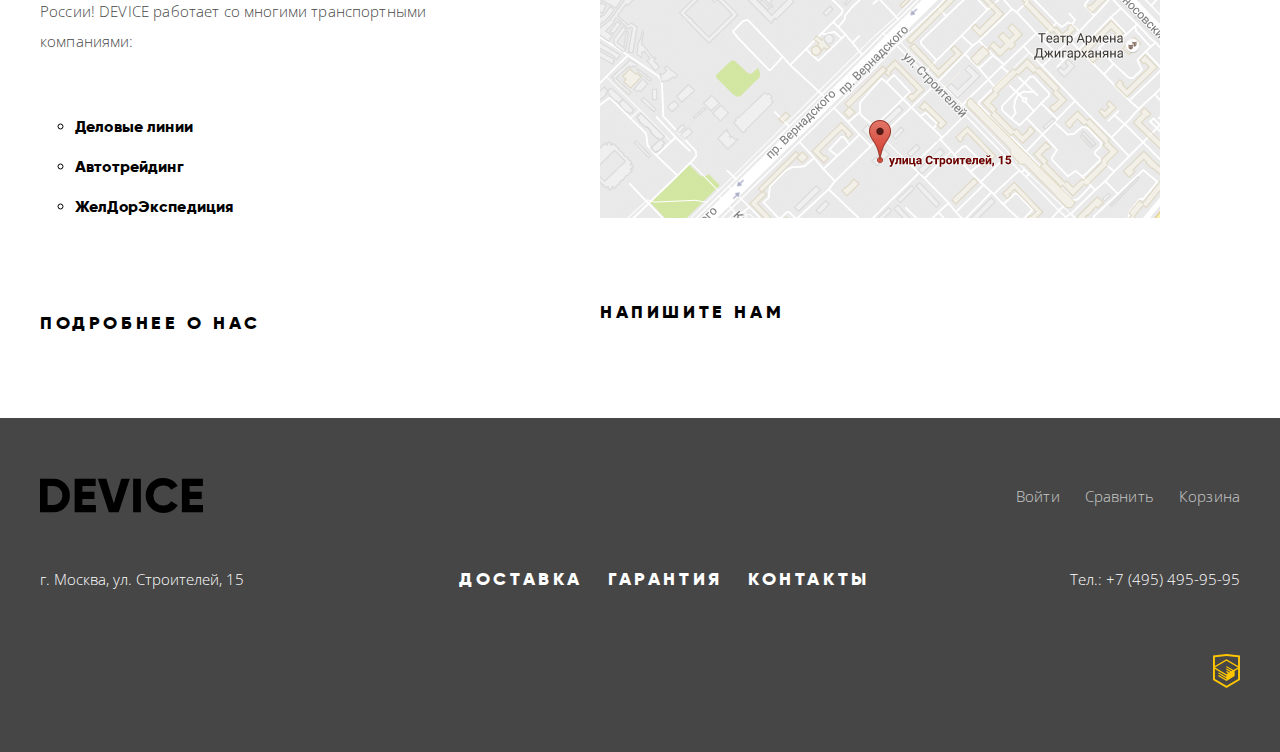
==== commit 5899257d: "Личный проект: начинаем строить сетку на флексах" ====
--- a/index.html
+++ b/index.html
@@ -10,348 +10,384 @@
 </head>
 
 <body>
-  <header class="main-header">
-    <h1 class="visually-hidden">Интернет-магазин Девайс</h1>
-    <div class="main-header-logo">
-      <a>
-        <img src="img/logo.svg" alt="Логотип интернет-магазина Девайс">
-      </a>
-    </div>
-    <nav class="main-navigation">
-      <ul class="user-navigation">
-        <li class="user-search-item">
-          <form class="user-search" method="get" action="#">
-            <button class="user-search-button" type="submit">
-              <span class="visually-hidden">Поиск</span>
-            </button>
-            <input class="user-search-input" type="search" name="site-search" placeholder="Поиск по сайту">
-          </form>
-        </li>
-        <li>
-          <a class="login-link" href="#">Войти</a>
-        </li>
-        <li>
-          <a href="#">Сравнить</a>
-        </li>
-        <li>
-          <a href="#">Корзина</a>
-        </li>
-      </ul>
-      <ul class="site-navigation">
-        <li class="header-catalog">
-          <a href="catalog.html">Каталог товаров</a>
-          <ul class="catalog-items">
-            <li>
-              <ul class="catalog-items-1">
-                <li>
-                  <a href="#">Виртуальная реальность</a>
-                </li>
-                <li>
-                  <a href="#">Моноподы для селфи</a>
-                </li>
-                <li>
-                  <a href="#">Экшн-камеры</a>
-                </li>
-              </ul>
-            </li>
-            <li>
-              <ul class="catalog-items-2">
-                <li>
-                  <a href="#">Фитнес-браслеты</a>
-                </li>
-                <li>
-                  <a href="#">Умные часы</a>
-                </li>
-              </ul>
-            </li>
-            <li>
-              <ul class="catalog-items-3">
-                <li>
-                  <a href="#">Квадрокоптеры</a>
-                </li>
-              </ul>
+  <div class="container">
+    <header class="main-header">
+      <h1 class="visually-hidden">Интернет-магазин Девайс</h1>
+      <div class="main-header-logo">
+        <a>
+          <img src="img/logo.svg" alt="Логотип интернет-магазина Девайс" width="162" height="35">
+        </a>
+      </div>
+      <nav class="main-navigation">
+        <ul class="user-navigation">
+          <li class="user-search-item">
+            <form class="user-search" method="get" action="#">
+              <button class="user-search-button" type="submit">
+                <span class="visually-hidden">Поиск</span>
+              </button>
+              <input class="user-search-input" type="search" name="site-search" placeholder="Поиск по сайту">
+            </form>
+          </li>
+          <li>
+            <a class="login-link" href="#">Войти</a>
+          </li>
+          <li>
+            <a href="#">Сравнить</a>
+          </li>
+          <li>
+            <a href="#">Корзина</a>
+          </li>
+        </ul>
+        <ul class="site-navigation">
+          <li class="header-catalog">
+            <a href="catalog.html">Каталог товаров</a>
+
+            <ul class="catalog-items">
+              <li class="catalog-items-1">
+
+                <a href="#">Виртуальная реальность</a>
+
+                <a href="#">Моноподы для селфи</a>
+
+                <a href="#">Экшн-камеры</a>
+
+              </li>
+              <li class="catalog-items-2">
+
+                <a href="#">Фитнес-браслеты</a>
+
+                <a href="#">Умные часы</a>
+
+              </li>
+              <li class="catalog-items-3">
+
+                <a href="#">Квадрокоптеры</a>
+
+              </li>
+            </ul>
+
+          </li>
+          <li class="header-delivery">
+            <a href="#">Доставка</a>
+          </li>
+          <li class="header-garanties">
+            <a href="#">Гарантия</a>
+          </li>
+          <li class="header-contacts">
+            <a href="#">Контакты</a>
+          </li>
+        </ul>
+      </nav>
+    </header>
+  </div>
+
+  <main>
+    <input class="visually-hidden" type="radio" id="product-1" name="toggle" checked>
+    <input class="visually-hidden" type="radio" id="product-2" name="toggle">
+    <input class="visually-hidden" type="radio" id="product-3" name="toggle">
+    <div class="slide-wrapper">
+      <div class="container">
+        <section class="slider">
+          <ul class="slider-list">
+            <li class="slider-item slide" id="slide1">
+              <div class="slider-photo">
+                <h3 class="slide-title visually-hidden">
+                  Самая длинная селфи-палка
+                </h3>
+                <div class="slider-photo-pic">
+                  <img src="img/slider-1-selfie.png" alt="Самая длинная селфи-палка">
+                </div>
+              </div>
+              <div class="slider-info">
+                <span>01</span>
+                <b>Делай селфи,<br> как Бен Стиллер!</b>
+                <p>Самая длинная палка для селфи доступна в нашем магазине.Восемь (Восемь, Карл!) метров длиной и весом всего 5 килограмм.</p>
+                <a href="#" class="button slide-button">Подробнее</a>
+                <div class="item-description">
+                  <dl>
+                    <dd>8,5 м</dd>
+                    <dt>Длина палки</dt>
+                  </dl>
+                  <dl>
+                    <dd>5 кг</dd>
+                    <dt>Вес палки</dt>
+                  </dl>
+                  <dl>
+                    <dd>Карбон</dd>
+                    <dt>Материал</dt>
+                  </dl>
+                </div>
+              </div>
+            </li>
+            <li class="slider-item slide" id="slide2">
+              <div class="slider-photo">
+                <h3 class="slide-title visually-hidden">
+                  Фитнес-браслет
+                </h3>
+
+                <div class="slider-photo-pic">
+                  <img src="img/slider-2-fitness.png" alt="Фитнес-браслет">
+                </div>
+              </div>
+              <div class="slider-info">
+                <span>02</span>
+                <b>Худеем<br> правильно!</b>
+                <p>Мотивирующие фитнес-браслеты помогут найти в себе силы не пропускать занятия и соблюдать диету.</p>
+                <a class="button slide-button" href="#">Подробнее</a>
+                <div class="item-description">
+                  <dl>
+                    <dd>48 часов</dd>
+                    <dt>Без подзарядки</dt>
+                  </dl>
+                </div>
+              </div>
+
+            </li>
+            <li class="slider-item slide" id="slide3">
+              <div class="slider-photo">
+                <h3 class="slide-title visually-hidden">
+                  Квадрокоптер
+                </h3>
+                <div class="slider-photo-pic">
+                  <img src="img/slider-3-copter.png" alt="Квадрокоптер">
+                </div>
+              </div>
+              <div class="slider-info">
+                <span>03</span>
+                <b>Порхает как бабочка,<br> жалит как пчела!</b>
+                <p>Этот обычный, на первый взгляд, квадрокоптер оснащен
+                  мощным лазером, замаскированным под стандартную камеру.</p>
+                <a class="button slide-button" href="#">Подробнее</a>
+                <div class="item-description">
+                  <dl>
+                    <dd>800 м</dd>
+                    <dt>Дальность полета</dt>
+                  </dl>
+                  <dl>
+                    <dd>50 м</dd>
+                    <dt>Радиус поражения</dt>
+                  </dl>
+                </div>
+              </div>
             </li>
           </ul>
-        </li>
-        <li class="header-delivery">
-          <a href="#">Доставка</a>
-        </li>
-        <li class="header-garanties">
-          <a href="#">Гарантия</a>
-        </li>
-        <li class="header-contacts">
-          <a href="#">Контакты</a>
-        </li>
-      </ul>
-    </nav>
-  </header>
-
-  <main>
-   
-    <!--<section>
-      <h2 class="visually-hidden">Слайдер</h2>
-    
-      <div>
-        <div>
-          <img src="img/slider-1-selfie.png" alt="Самая длинная селфи-палка">
-        </div>
-        <div>
-          <span>01</span>
-          <b>Делай селфи,<br> как Бен Стиллер!</b>
-          <p>Самая длинная палка для селфи доступна в нашем магазине.Восемь (Восемь, Карл!) метров длиной и весом всего 5 килограмм.</p>
-          <a href="#">Подробнее</a>
-          <div>
-            <dl>
-              <dd>8,5 м</dd>
-              <dt>Длина палки</dt>
-            </dl>
-            <dl>
-              <dd>5 кг</dd>
-              <dt>Вес палки</dt>
-            </dl>
-            <dl>
-              <dd>Карбон</dd>
-              <dt>Материал</dt>
-            </dl>
+          <div class="slider-controls">
+            <label for="product-1">Первый</label>
+            <label for="product-2">Второй</label>
+            <label for="product-3">Третий</label>
           </div>
-        </div>
-      </div>
-     
-      <div>
-        <div>
-          <img src="img/slider-2-fitness.png" alt="Фитнес-браслет">
-        </div>
-        <div>
-          <span>02</span>
-          <b>Худеем правильно!</b>
-          <p>Мотивирующие фитнес-браслеты помогут найти в себе силы не пропускать занятия и соблюдать диету.</p>
-          <a href="#">Подробнее</a>
-          <div>
-            <dl>
-              <dd>48 часов</dd>
-              <dt>Без подзарядки</dt>
-            </dl>
+        </section>
+      </div>
+    </div>
+
+    <!--Группы товаров-->
+    <div class="container">
+      <section class="goods-groups">
+        <h2 class="visually-hidden">Популярные товары</h2>
+        <ul class="goods-list">
+          <li class="goods good-list-vr">
+            <a class="good-wrap" href="#">
+              <div>
+                <img src="img/popular-goods-vr.svg" alt="Виртуальная реальность">
+              </div>
+              <p>Виртуальная реальность</p>
+            </a>
+          </li>
+          <li class="goods good-list-selfie">
+            <a class="good-wrap" href="#">
+              <div>
+                <img src="img/popular-goods-selfie.svg" alt="Селфи-палки">
+              </div>
+              <p>Моноподы для селфи</p>
+            </a>
+          </li>
+          <li class="goods good-list-cam">
+            <a class="good-wrap" href="#">
+              <div>
+                <img src="img/popular-goods-camera.svg" alt="Экшн-камеры">
+              </div>
+              <p>Экшн-камеры</p>
+            </a>
+          </li>
+          <li class="goods good-list-fitness">
+            <a class="good-wrap" href="#">
+              <div>
+                <img src="img/popular-goods-fitness.svg" alt="Фитнес-браслеты">
+              </div>
+              <p>Фитнес-браслеты</p>
+            </a>
+          </li>
+          <li class="goods good-list-watch">
+            <a class="good-wrap" href="#">
+              <div>
+                <img src="img/popular-goods-watches.svg" alt="Умные часы">
+              </div>
+              <p>Умные часы</p>
+            </a>
+          </li>
+          <li class="goods good-list-copter">
+            <a class="good-wrap" href="#">
+              <div>
+                <img src="img/poppular-goods-copter.svg" alt="Квадрокоптеры">
+              </div>
+              <p>Квадрокоптеры</p>
+            </a>
+          </li>
+        </ul>
+      </section>
+    </div>
+
+    <section class="main-services">
+      <div class="container">
+        <h2 class="visually-hidden">Сервис</h2>
+        <input class="visually-hidden" type="radio" id="service-1" name="service" checked>
+        <input class="visually-hidden" type="radio" id="service-2" name="service">
+        <input class="visually-hidden" type="radio" id="service-3" name="service">
+        <div class="services-wrap">
+          <div class="service-controls">
+            <label for="service-1">Доставка</label>
+            <label for="service-2">Гарантия</label>
+            <label for="service-3">Кредит</label>
           </div>
-        </div>
-      </div>
-     
-      <div>
-        <div>
-          <img src="img/slider-3-copter.png" alt="Квадрокоптер">
-        </div>
-        <div>
-          <span>03</span>
-          <b>Порхает как бабочка,<br> жалит как пчела!</b>
-          <p>Этот обычный, на первый взгляд, квадрокоптер оснащен
-            мощным лазером, замаскированным под стандартную камеру.</p>
-          <a href="#">Подробнее</a>
-          <div>
-            <dl>
-              <dd>800 м</dd>
-              <dt>Дальность полета</dt>
-            </dl>
-            <dl>
-              <dd>50 м</dd>
-              <dt>Радиус поражения</dt>
-            </dl>
-          </div>
-        </div>
-      </div>
-    </section>-->
-
-    <!--Группы товаров-->
-      <section class="product-groups">
-      <h2 class="visually-hidden">Популярные товары</h2>
-      <ul class="product-list">
-        <li class="product-list-vr">
-          <a class="product-wrap" href="#">
-            <div>
-              <img src="img/popular-goods-vr.svg" alt="Виртуальная реальность">
-            </div>
-            <p>Виртуальная реальность</p>
-          </a>
-        </li>
-        <li class="product-list-selfie">
-          <a class="product-wrap" href="#">
-            <div>
-              <img src="img/popular-goods-selfie.svg" alt="Селфи-палки">
-            </div>
-            <p>Моноподы для селфи</p>
-          </a>
-        </li>
-        <li class="product-list-cam">
-          <a class="product-wrap" href="#">
-            <div>
-              <img src="img/popular-goods-camera.svg" alt="Экшн-камеры">
-            </div>
-            <p>Экшн-камеры</p>
-          </a>
-        </li>
-        <li class="product-list-fitness">
-          <a class="product-wrap" href="#">
-            <div>
-              <img src="img/popular-goods-fitness.svg" alt="Фитнес-браслеты">
-            </div>
-            <p>Фитнес-браслеты</p>
-          </a>
-        </li>
-        <li class="product-list-watch">
-          <a class="product-wrap" href="#">
-            <div>
-              <img src="img/popular-goods-watches.svg" alt="Умные часы">
-            </div>
-            <p>Умные часы</p>
-          </a>
-        </li>
-        <li class="product-list-copter">
-          <a class="product-wrap" href="#">
-            <div>
-              <img src="img/poppular-goods-copter.svg" alt="Квадрокоптеры">
-            </div>
-            <p>Квадрокоптеры</p>
-          </a>
-        </li>
-      </ul>
-    </section>
-
-    <!--Сервис
-    <section>
-        <h2 class="visually-hidden">Сервис</h2>
-        <article>
-          <div>
+          <article class="services service-item service-delivery" id="service1">
             <h3>Доставка</h3>
             <p>Мы с удовольствием доставим ваш товар прямо к вашему подъезду совершенно бесплатно! Ведь мы неплохо заработаем, поднимая его на ваш этаж.</p>
-          </div>
-        </article>
-        <article>
-          <div>
+          </article>
+          <article class="services service-item service-garanty" id="service2">
             <h3>Гарантия</h3>
             <p>Если из-за возгорания купленного у нас товара у вас сгорит дом — не переживайте, мы выдадим вам новый. Товар, не дом, конечно же.</p>
-          </div>
-        </article>
-        <article>
-          <div>
+          </article>
+          <article class="services service-item service-credit" id="service3">
             <h3>Кредит</h3>
             <p>Залезть в долговую яму стало проще! Кредитные консультанты подберут для вас наиболее выгодные условия кредита. Выгодные для нашего банка, разумеется.</p>
-          </div>
-        </article>
-    </section>-->
+          </article>
+        </div>
+      </div>
+    </section>
 
     <!--Логотипы компаний-->
-    <section>
-      <h2 class="visually-hidden">Логотипы компаний</h2>
-       <ul class="partners-logo-list">
-        <li>
+    <div class="container">
+      <section class="partners-logo">
+        <h2 class="visually-hidden">Логотипы компаний</h2>
+        <ul class="partners-logo-list">
+          <li>
+            <a href="#">
+              <img src="img/dji-color.png" alt="Логотип DJI">
+              <span class="visually-hidden">DJI</span>
+            </a>
+          </li>
+          <li>
+            <a href="#">
+              <img src="img/spgadgets-color.png" alt="Логотип SPGadgets">
+              <span class="visually-hidden">SPGadgets</span>
+            </a>
+          </li>
+          <li>
+            <a href="#">
+              <img src="img/gopro-color.png" alt="Логотип GoPro">
+              <span class="visually-hidden">GoPro</span>
+            </a>
+          </li>
+          <li>
+            <a href="#">
+              <img src="img/vive-color.png" alt="Логотип Vive">
+              <span class="visually-hidden">Vive</span>
+            </a>
+          </li>
+        </ul>
+      </section>
+    </div>
+
+    <div class="container">
+      <div class="main-info">
+        <section class="info">
+          <h2>О нас</h2>
+          <p>Огромный выбор гаджетов не оставит равнодушным гика, который есть в каждом из нас.</p>
+          <p>Мы можем доставить ваш товар в самые отдаленные точки России! DEVICE работает со многими транспортными компаниями:</p>
+          <ul class="info-delivery">
+            <li>
+              <a href="#">Деловые линии</a>
+            </li>
+            <li>
+              <a href="#">Автотрейдинг</a>
+            </li>
+            <li>
+              <a href="#">ЖелДорЭкспедиция</a>
+            </li>
+          </ul>
+          <a class="button" href="#">Подробнее о нас</a>
+        </section>
+
+        <section class="contacts">
+          <h2>Контакты</h2>
+          <p>Вы можете забрать товар сами, заехав в наш офис. Заодно, вы сможете проверить работоспособность покупки. Всякое бывает.</p>
           <a href="#">
-            <img src="img/dji-color.png" alt="Логотип DJI">
-            <span class="visually-hidden">DJI</span>
+            <img src="img/map.png" alt="Карта" width="560" height="222">
           </a>
-        </li>
-        <li>
-          <a href="#">
-            <img src="img/spgadgets-color.png" alt="Логотип SPGadgets">
-            <span class="visually-hidden">SPGadgets</span>
+          <a class="button" href="#">Напишите нам</a>
+        </section>
+      </div>
+    </div>
+
+  </main>
+
+  <footer class="main-footer">
+    <div class="container">
+      <div class="footer-navigation">
+        <div class="footer-logo">
+          <a href="index.html">
+            <img src="img/logo.svg" alt="Логотип интернет-магазина Девайс">
           </a>
-        </li>
-        <li>
-          <a href="#">
-            <img src="img/gopro-color.png" alt="Логотип GoPro">
-            <span class="visually-hidden">GoPro</span>
+        </div>
+        <ul class="footer-user-navigation">
+          <li>
+            <a href="#">Войти</a>
+          </li>
+          <li>
+            <a href="#">Сравнить</a>
+          </li>
+          <li>
+            <a href="#">Корзина</a>
+          </li>
+        </ul>
+      </div>
+      <div class="footer-info">
+        <p>г. Москва, ул. Строителей, 15</p>
+        <ul class="footer-nav-services">
+          <li>
+            <a href="#">Доставка</a>
+          </li>
+          <li>
+            <a href="#">Гарантия</a>
+          </li>
+          <li><a href="#">Контакты</a>
+          </li>
+        </ul>
+        <p>Тел.: +7 (495) 495-95-95</p>
+      </div>
+      <div class="footer-links">
+        <ul class="footer-socials">
+          <li>
+            <a class="social-button" href="#">
+              <span class="visually-hidden">Facebook</span>
+            </a>
+          </li>
+          <li>
+            <a class="social-button" href="#">
+              <span class="visually-hidden">Instagram</span>
+            </a>
+          </li>
+          <li>
+            <a class="social-button" href="#">
+              <span class="visually-hidden">Twitter</span>
+            </a>
+          </li>
+        </ul>
+        <div class="footer-copyright">
+          <a class="button" href="https://htmlacademy.ru/intensive/htmlcss">
+            <img src="img/logo-html.svg" alt="Логотип HTML Academy">
           </a>
-        </li>
-        <li>
-          <a href="#">
-            <img src="img/vive-color.png" alt="Логотип Vive">
-            <span class="visually-hidden">Vive</span>
-          </a>
-        </li>
-      </ul>
-    </section>
-
-    <div class="main-info">
-      <section class="info">
-        <h2>О нас</h2>
-        <p>Огромный выбор гаджетов не оставит равнодушным гика, который есть в каждом из нас.</p>
-        <p>Мы можем доставить ваш товар в самые отдаленные точки России! DEVICE работает со многими транспортными компаниями:</p>
-        <ul class="info-delivery">
-          <li>
-            <a href="#">Деловые линии</a>
-          </li>
-          <li>
-            <a href="#">Автотрейдинг</a>
-          </li>
-          <li>
-            <a href="#">ЖелДорЭкспедиция</a>
-          </li>
-        </ul>
-        <a class="button" href="#">Подробнее о нас</a>
-      </section>
-
-      <section class="contacts">
-        <h2>Контакты</h2>
-        <p>Вы можете забрать товар сами, заехав в наш офис. Заодно, вы сможете проверить работоспособность покупки. Всякое бывает.</p>
-        <a class="buton" href="#">
-          <img src="img/map.png" alt="Карта">
-        </a>
-        <a class="button" href="#">Напишите нам</a>
-      </section>
-    </div>
-
-  </main>
-
-  <footer class="main-footer">
-    <div class="footer-navigation">
-      <div class="footer-logo">
-        <img src="img/logo.svg" alt="Логотип интернет-магазина Девайс">
-      </div>
-      <ul class="footer-user-navigation">
-        <li>
-          <a href="#">Войти</a>
-        </li>
-        <li>
-          <a href="#">Сравнить</a>
-        </li>
-        <li>
-          <a href="#">Корзина</a>
-        </li>
-      </ul>
-    </div>
-    <div class="footer-info">
-      <p>г. Москва, ул. Строителей, 15</p>
-      <ul class="footer-nav-services">
-        <li>
-          <a href="#">Доставка</a>
-        </li>
-        <li>
-          <a href="#">Гарантия</a>
-        </li>
-        <li><a href="#">Контакты</a>
-        </li>
-      </ul>
-      <p>Тел.: +7 (495) 495-95-95</p>
-    </div>
-    <div class="footer-links">
-      <ul class="footer-socials">
-        <li>
-          <a class="social-button" href="#">
-            <span class="visually-hidden">Facebook</span>
-          </a>
-        </li>
-        <li>
-          <a class="social-button" href="#">
-            <span class="visually-hidden">Instagram</span>
-          </a>
-        </li>
-        <li>
-          <a class="social-button" href="#">
-            <span class="visually-hidden">Twitter</span>
-          </a>
-        </li>
-      </ul>
-      <div class="footer-copyright">
-        <a class="button" href="https://htmlacademy.ru/intensive/htmlcss">
-          <img src="img/logo-html.svg" alt="Логотип HTML Academy">
-        </a>
+        </div>
       </div>
     </div>
   </footer>
--- a/css/style.css
+++ b/css/style.css
@@ -3,18 +3,18 @@
   font-family: "Gilroy";
   font-weight: 800;
   font-style: normal;
-  
+
   src: url("../fonts/gilroyextrabold.woff2") format("woff2"),
-  url("../fonts/gilroyextrabold.woff") format("woff");
+    url("../fonts/gilroyextrabold.woff") format("woff");
 }
 
 @font-face {
   font-family: "Gilroy";
   font-weight: 300;
   font-style: normal;
- 
+
   src: url("../fonts/gilroylight.woff2") format("woff2"),
-  url("../fonts/gilroylight.woff") format("woff");
+    url("../fonts/gilroylight.woff") format("woff");
 }
 
 .visually-hidden {
@@ -26,9 +26,11 @@
 }
 
 body {
-  margin: 0;
-  padding: 0;
-  
+  min-width: 1200px;
+  margin: 0;
+  padding: 0;
+  padding-top: 40px;
+
   font-family: "Open Sans", "Arial", sans-serif;
   font-size: 15px;
   line-height: 30px;
@@ -38,20 +40,45 @@
   background-color: #ffffff;
 }
 
+.container {
+  width: 1200px;
+  margin: 0 auto;
+  padding: 0 20px;
+}
+
 a {
   text-decoration: none;
 }
 
 .main-header {
-  background-color: #f7e296; 
+  position: relative;
+  background-color: #f7e296;
+}
+
+.main-header-logo {
+  position: absolute;
+  top: -19px;
+  left: 60px;
 }
 
 .main-navigation {
-  color: #000000; 
+  color: #000000;
+  display: flex;
+  flex-direction: column;
+  padding-left: 60px;
+  padding-right: 60px;
+  padding-top: 45px;
+  padding-bottom: 160px;
 }
 
 .user-navigation {
-  list-style: none;
+  display: flex;
+  justify-content: space-between;
+  list-style: none;
+  padding: 0;
+  padding-bottom: 40px;
+  margin: 0;
+
 }
 
 .user-navigation a {
@@ -77,7 +104,7 @@
   background-color: transparent;
   border: none;
 }
-  
+
 .user-search-input::-webkit-input-placeholder {
   color: #000000;
   opacity: 0.3;
@@ -94,10 +121,10 @@
 
 .user-search-input:-ms-input-placeholder {
   color: #000000;
-  opacity: 0.3;  
-}   
-
-.user-search-input:hover::-webkit-input-placeholder { 
+  opacity: 0.3;
+}
+
+.user-search-input:hover::-webkit-input-placeholder {
   color: #000000;
   opacity: 0.6;
 }
@@ -107,16 +134,16 @@
   opacity: 0.6;
 }
 
-.user-search-input:hover:-moz-placeholder { 
+.user-search-input:hover:-moz-placeholder {
   color: #000000;
   opacity: 0.6;
 }
 
 .user-search-input:hover:-ms-input-placeholder {
-  opacity: 0.6;  
-} 
-
-.user-search-input:focus::-webkit-input-placeholder { 
+  opacity: 0.6;
+}
+
+.user-search-input:focus::-webkit-input-placeholder {
   opacity: 0;
 }
 
@@ -124,13 +151,13 @@
   opacity: 0;
 }
 
-.user-search-input:focus:-moz-placeholder { 
+.user-search-input:focus:-moz-placeholder {
   opacity: 0;
 }
 
 .user-search-input:focus:-ms-input-placeholder {
-  opacity: 0;  
-} 
+  opacity: 0;
+}
 
 .user-search-input:focus {
   outline: none;
@@ -140,11 +167,15 @@
 .user-search-input::-webkit-search-decoration,
 .user-search-input::-webkit-search-cancel-button,
 .user-search-input::-webkit-search-results-button,
-.user-search-input::-webkit-search-results-decoration { 
-  display: none; 
+.user-search-input::-webkit-search-results-decoration {
+  display: none;
 }
 
 .site-navigation {
+  padding: 0;
+  margin: 0;
+  display: flex;
+  justify-content: space-between;
   list-style: none;
   font-family: "Gilroy", "Tahoma", sans-serif;
   font-size: 18px;
@@ -166,32 +197,285 @@
   opacity: 0.3;
 }
 
+.header-catalog {
+  position: relative;
+}
+
 .catalog-items {
-  list-style: none;
+  background-color: #f7e296;
+  position: absolute;
+  list-style: none;
+  flex-wrap: wrap;
+  padding-bottom: 27px;
+  display: none;
+  width: 1140px;
+  top: 50px;
+  left: -60px;
+  padding-left: 60px;
+  z-index: 10;
+}
+
+.header-catalog:hover .catalog-items {
+  display: flex;
 }
 
 .catalog-items-1,
 .catalog-items-2,
 .catalog-items-3 {
   list-style: none;
+  display: flex;
+  flex-direction: column;
+  padding: 0;
+  padding-right: 50px;
+  margin: 0;
+
 }
 
 .catalog-items-1 a,
 .catalog-items-2 a,
 .catalog-items-3 a {
+  display: block;
   font-family: "Open Sans", "Arial", sans-serif;
   font-size: 15px;
   font-weight: 300;
   text-transform: none;
   line-height: 36px;
-  letter-spacing: 0.01em; 
+  letter-spacing: 0.01em;
+}
+
+/*Слайдер*/
+.slider {
+  position: relative;
+  z-index: 1;
+}
+
+.slider-list {
+  position: relative;
+  margin: 0;
+  padding: 0;
+  color: #000000;
+  list-style: none;
+  padding-bottom: 80px;
+
+}
+
+.slider-info b {
+  font-family: "Gilroy", "Tahoma", sans-serif;
+  font-size: 47px;
+  font-weight: 800;
+  line-height: 56px;
+  letter-spacing: 0.01em;
+  padding-bottom: 20px;
+}
+
+.slider-info b::before {
+  content: "";
+  position: absolute;
+  top: 36px;
+  left: 0;
+
+  width: 100px;
+  height: 7px;
+
+  background-color: #ffffff;
+}
+
+.slider-info span {
+  position: absolute;
+  top: 0;
+  right: 0;
+  font-family: "Gilroy", "Tahoma", sans-serif;
+  font-size: 179px;
+  font-weight: 800;
+  line-height: 179px;
+  letter-spacing: 0.01em;
+  color: #ffffff;
+  z-index: -1;
+}
+
+.slider-info p {
+  margin: 0;
+  padding: 0;
+  padding-right: 80px;
+  padding-top: 30px;
+  padding-bottom: 38px;
+}
+
+.slider-item {
+  display: flex;
+  margin-top: -115px;
+}
+
+.slider-photo {
+  width: 560px;
+}
+
+.slider-photo-pic {
+  text-align: center;
+}
+
+.slider-info {
+  position: relative;
+  width: 560px;
+  padding-top: 85px;
+}
+
+.item-description {
+  display: flex;
+  width: 425px;
+  padding-top: 45px;
+}
+
+.item-description dl,
+.item-description dd {
+  padding: 0;
+  margin: 0;
+}
+
+.item-description dl {
+  padding-right: 60px;
+}
+
+.item-description dl:last-child {
+  padding-right: 0;
+}
+
+.item-description dd {
+  font-family: "Gilroy", "Tahoma", sans-serif;
+  font-size: 36px;
+  font-weight: 300;
+  line-height: 48px;
+  letter-spacing: 0.01em;
+  color: #000000;
+}
+
+.item-description dt {
+  font-family: "Open Sans", "Arial", sans-serif;
+  font-size: 13px;
+  font-weight: 300;
+  line-height: 20px;
+  letter-spacing: 0.01em;
+  color: #000000;
+}
+
+.slider-controls {
+  position: absolute;
+  right: 60px;
+  top: 320px;
+}
+
+.slider-controls label {
+  display: inline-block;
+  width: 10px;
+  height: 10px;
+  margin-right: 20px;
+  vertical-align: top;
+  background-color: transparent;
+  border: 1px solid black;
+  border-radius: 50%;
+  cursor: pointer;
+  font-size: 0;
+}
+
+.slide {
+  display: none;
+}
+
+#product-1:checked ~ .slide-wrapper #slide1,
+#product-2:checked ~ .slide-wrapper #slide2,
+#product-3:checked ~ .slide-wrapper #slide3 {
+  display: flex;
+}
+
+.good-wrap div {
+  width: 160px;
+  height: 160px;
+  background-color: #f7e296;
+  text-align: center;
+}
+
+.goods-list {
+  display: flex;
+  justify-content: space-between;
+  list-style: none;
+  padding: 0;
+  margin: 0;
+}
+
+.good-wrap p {
+  color: #000000;
+  font-family: "Gilroy", "Tahoma", sans-serif;
+  font-weight: 800;
+  font-size: 18px;
+  line-height: 24px;
+  letter-spacing: 0.01em;
+}
+
+.good-wrap:hover {}
+
+.good-wrap:focus p {
+  opacity: 0.3;
+}
+
+.main-services {
+  background-color: #e5e5e5;
+}
+
+.services-wrap {
+  display: flex;
+}
+
+.service-item {
+  position: relative;
+  width: 460px;
+  margin-left: 120px;
+}
+
+.service-controls {
+  display: flex;
+  flex-direction: column;
+}
+
+.services {
+  display: none;
+}
+
+#service-1:checked ~ .services-wrap #service1,
+#service-2:checked ~ .services-wrap #service2,
+#service-3:checked ~ .services-wrap #service3 {
+  display: block;
+}
+
+.partners-logo-list {
+  display: flex;
+  justify-content: space-between;
+  padding-bottom: 45px;
+  list-style: none;
 }
 
 .main-info {
   letter-spacing: 0.01em;
+  display: flex;
+  padding-bottom: 80px;
+}
+
+.info {
+  width: 560px;
+}
+
+.info p {
+  width: 460px;
+  padding-bottom: 35px;
+  margin: 0;
+}
+
+.info p:last-child {
+  padding-bottom: 70px;
 }
 
 .main-info h2 {
+  margin: 0;
+  padding-bottom: 45px;
   font-family: "Gilroy", "Tahoma", sans-serif;
   font-weight: 800;
   font-size: 47px;
@@ -201,6 +485,12 @@
 }
 
 .info-delivery {
+  padding-left: 35px;
+  padding-bottom: 65px;
+}
+
+.info-delivery {
+  width: 560px;
   font-family: "Gilroy", "Tahoma", sans-serif;
   font-weight: 800;
   font-size: 16px;
@@ -209,7 +499,7 @@
   list-style-type: circle;
 }
 
-.info-delivery a{
+.info-delivery a {
   color: #000000;
 }
 
@@ -222,53 +512,49 @@
   letter-spacing: 0.2em;
   text-transform: uppercase;
   border: none;
-}
-
-.button:hover{
-  
-}
+  width: 260px;
+}
+
+.button:hover {}
 
 .button:focus {
   opacity: 0.3;
 }
 
-.product-list {
-  list-style: none;
-}
-
-.product-list a {
-  color: #000000;
-}
-
-.product-wrap p {
-  color: inherit;
-  font-family: "Gilroy", "Tahoma", sans-serif;
-  font-weight: 800;
-  font-size: 18px;
-  line-height: 24px;
-  letter-spacing: 0.01em;
-}
-
-.product-wrap:hover {
-  
-}
-
-.product-wrap:focus p {
-  opacity: 0.3;
-}
-
-.partners-logo-list {
-  list-style: none;
+.contacts p {
+  margin: 0;
+  width: 520px;
+  padding-bottom: 65px;
+}
+
+.contacts img {
+  padding-bottom: 70px;
 }
 
 .main-footer {
+  display: flex;
   color: #ffffff;
   background-color: #464646;
 }
 
+.footer-navigation {
+  display: flex;
+  justify-content: space-between;
+}
+
+.footer-logo {
+  margin: 0;
+  padding-top: 60px;
+}
+
 .footer-user-navigation {
+  display: flex;
+  justify-content: space-between;
   list-style: none;
   line-height: 36px;
+  margin: 0;
+  padding-top: 60px;
+  padding-bottom: 35px;
 }
 
 .footer-user-navigation a {
@@ -276,6 +562,14 @@
   opacity: 0.7;
 }
 
+.footer-user-navigation li {
+  padding-right: 25px;
+}
+
+.footer-user-navigation li:last-child {
+  padding-right: 0;
+}
+
 .footer-user-navigation a:hover {
   opacity: 1;
 }
@@ -285,10 +579,15 @@
 }
 
 .footer-info {
+  display: flex;
+  justify-content: space-between;
   letter-spacing: 0;
+  padding-bottom: 45px;
 }
 
 .footer-nav-services {
+  display: flex;
+  justify-content: space-between;
   list-style: none;
   font-family: "Gilroy", "Tahoma", sans-serif;
   font-weight: 800;
@@ -299,16 +598,23 @@
   text-transform: uppercase;
 }
 
-.footer-nav-services a{
+.footer-nav-services a {
   color: #ffffff;
-}
-
-.footer-nav-services a:hover{
+  padding-right: 25px;
+}
+
+.footer-nav-services a:hover {
   opacity: 0.6;
 }
 
-.footer-nav-services a:focus{
-  opacity: 0.3;
+.footer-nav-services a:focus {
+  opacity: 0.3;
+}
+
+.footer-links {
+  display: flex;
+  justify-content: space-between;
+  padding-bottom: 55px;
 }
 
 .footer-socials {
@@ -317,7 +623,18 @@
 
 /*Каталог*/
 
-.catalog-content-title h2{
+.catalog-content-title {
+  padding-left: 60px;
+}
+
+.breadcrumbs {
+  padding: 0;
+  padding-bottom: 45px;
+  display: flex;
+  justify-content: flex-start;
+}
+
+.catalog-content-title h2 {
   font-family: "Gilroy", "Tahoma", sans-serif;
   font-weight: 800;
   font-size: 47px;
@@ -327,36 +644,59 @@
 }
 
 .breadcrumbs {
-  list-style:  none;
+  list-style: none;
   font-size: 14px;
-  line-height:  24px;
-}
-
-.breadcrumbs a{
-  color: #000000;
-  opacity: 0.3;
-}
-
-.breadcrumbs a:hover{
+  line-height: 24px;
+}
+
+.breadcrumbs a {
+  color: #000000;
+  opacity: 0.3;
+}
+
+.breadcrumbs a:hover {
   color: #000000;
   opacity: 0.6;
 }
 
-.breadcrumbs a:focus{
+.breadcrumbs a:focus {
   color: #000000;
   opacity: 0.1;
 }
 
+.catalog-wrapper {
+  background-image:
+    linear-gradient(to bottom, rgba(0, 0, 0, 0.08) 70px, transparent 70px),
+    linear-gradient(to right, #ebebeb 29%, transparent 29%);
+}
+
+.catalog-flex-wrap {
+  width: 1200px;
+  margin: 0 auto;
+  padding: 0 20px;
+  display: flex;
+}
+
+.catalog-filter {
+  width: 328px;
+  display: flex;
+  flex-direction: column;
+  justify-content: flex-start;
+}
+
 .catalog-filter-title {
-  background-color: #dcdcdc;
+  padding-top: 10px;
+  padding-left: 60px;
 }
 
 .catalog-filter fieldset {
   border: none;
+  padding: 0;
+  margin: 0;
 }
 
 .catalog-filter-title h3 {
-   font-family: "Gilroy", "Tahoma", sans-serif;
+  font-family: "Gilroy", "Tahoma", sans-serif;
   font-weight: 800;
   font-size: 16px;
   line-height: 24px;
@@ -366,7 +706,15 @@
 }
 
 .filter-content {
-  background-color: #efefef; 
+  display: flex;
+  flex-direction: column;
+  padding-top: 70px;
+  padding-left: 60px;
+}
+
+.filter-content ul {
+  padding: 0;
+  margin: 0;
 }
 
 .catalog-filter legend {
@@ -378,11 +726,132 @@
   letter-spacing: 0.01em;
 }
 
-.filter-color,
-.filter-bluetooth {
-  list-style:  none;
+.filter-price {
+  margin: 0;
+  padding: 0;
+  border-top: 2px solid black;
+  width: 207px;
+  padding-top: 10px;
+  padding-bottom: 20px;
+}
+
+.range-filter {
+  width: 207px;
+  margin-top: 20px;
+}
+
+.range-controls {
+  position: relative;
+  height: 25px;
+  padding-top: 25px;
+}
+
+.range-controls .scale {
+  height: 2px;
+  background: #dbdbdb;
+}
+
+.range-controls .bar {
+  width: 60%;
+  height: 2px;
+  background: #91c92f;
+}
+
+.range-controls .toggle {
+  position: absolute;
+  top: 15px;
+  left: -1px;
+
+  width: 4px;
+  height: 4px;
+  padding: 0;
+
+  border: 8px solid #ffffff;
+  background-color: #ababab;
+  border-radius: 50%;
+  box-shadow: 0 2px 1px 0 #dadada;
+  cursor: pointer;
+}
+
+.range-controls .toggle-min {
+  left: -5px;
+}
+
+.range-controls .toggle-max {
+  left: 110px;
+}
+
+.price-controls {
+  font-size: 0;
+}
+
+.price-controls label {
+  display: inline-block;
+  width: 42%;
+
+  font-family: "Gilroy", "Tahoma", sans-serif;
+  font-weight: 300;
+  font-size: 14px;
+  line-height: 24px;
+  color: #000000;
+  opacity: 0.2;
+}
+
+.price-controls input {
+  width: 57px;
+  padding: 0;
+
+  border: none;
+  background-color: transparent;
+}
+
+.filter-color-list,
+.filter-bluetooth-list {
+  list-style: none;
   font-size: 14px;
   line-height: 40px;
+}
+
+.filter-color {
+  margin: 0;
+  padding: 0;
+  border-top: 2px solid black;
+  width: 207px;
+  padding-top: 10px;
+  padding-bottom: 20px;
+}
+
+.filter-bluetooth {
+  margin: 0;
+  padding: 0;
+  border-top: 2px solid black;
+  width: 207px;
+  padding-top: 10px;
+  padding-bottom: 20px;
+}
+
+.button-filter {
+  background-color: transparent;
+
+}
+
+.products {
+  display: flex;
+  flex-direction: column;
+  width: 823px;
+  flex-wrap: wrap;
+  margin-left: 70px;
+}
+
+.sorting {
+  padding-top: 10px;
+  display: flex;
+  justify-content: space-between;
+}
+
+.sorting-type {
+  display: flex;
+  justify-content: space-between;
 }
 
 .sorting h3 {
@@ -418,8 +887,35 @@
   list-style: none;
 }
 
+.sorting-price {
+  display: flex;
+  justify-content: space-between;
+}
+
+.product-list {
+  display: flex;
+  flex-wrap: wrap;
+  justify-content: space-between;
+  padding-top: 70px;
+  padding-bottom: 20px;
+}
+
+.product-item-wrap {
+  display: flex;
+  flex-direction: column;
+  flex-wrap: wrap;
+}
+
 .product-pic {
   background-color: #efefef;
+}
+
+.product-name {
+  order: 2;
+}
+
+.product-price {
+  order: 3;
 }
 
 .product-pic span {
@@ -468,8 +964,16 @@
   letter-spacing: 0.01em;
 }
 
+.pagination {
+  padding-bottom: 78px;
+}
+
 .pagination-wrapper {
+  display: flex;
+  justify-content: space-between;
   background-color: #ebebeb;
+  padding-top: 20px;
+  padding-bottom: 20px;
 }
 
 .pagination-wrapper a {
@@ -503,4 +1007,4 @@
 .pagination-next a:focus {
   opacity: 0.3;
   background-color: #d9d9d9;
-}
+}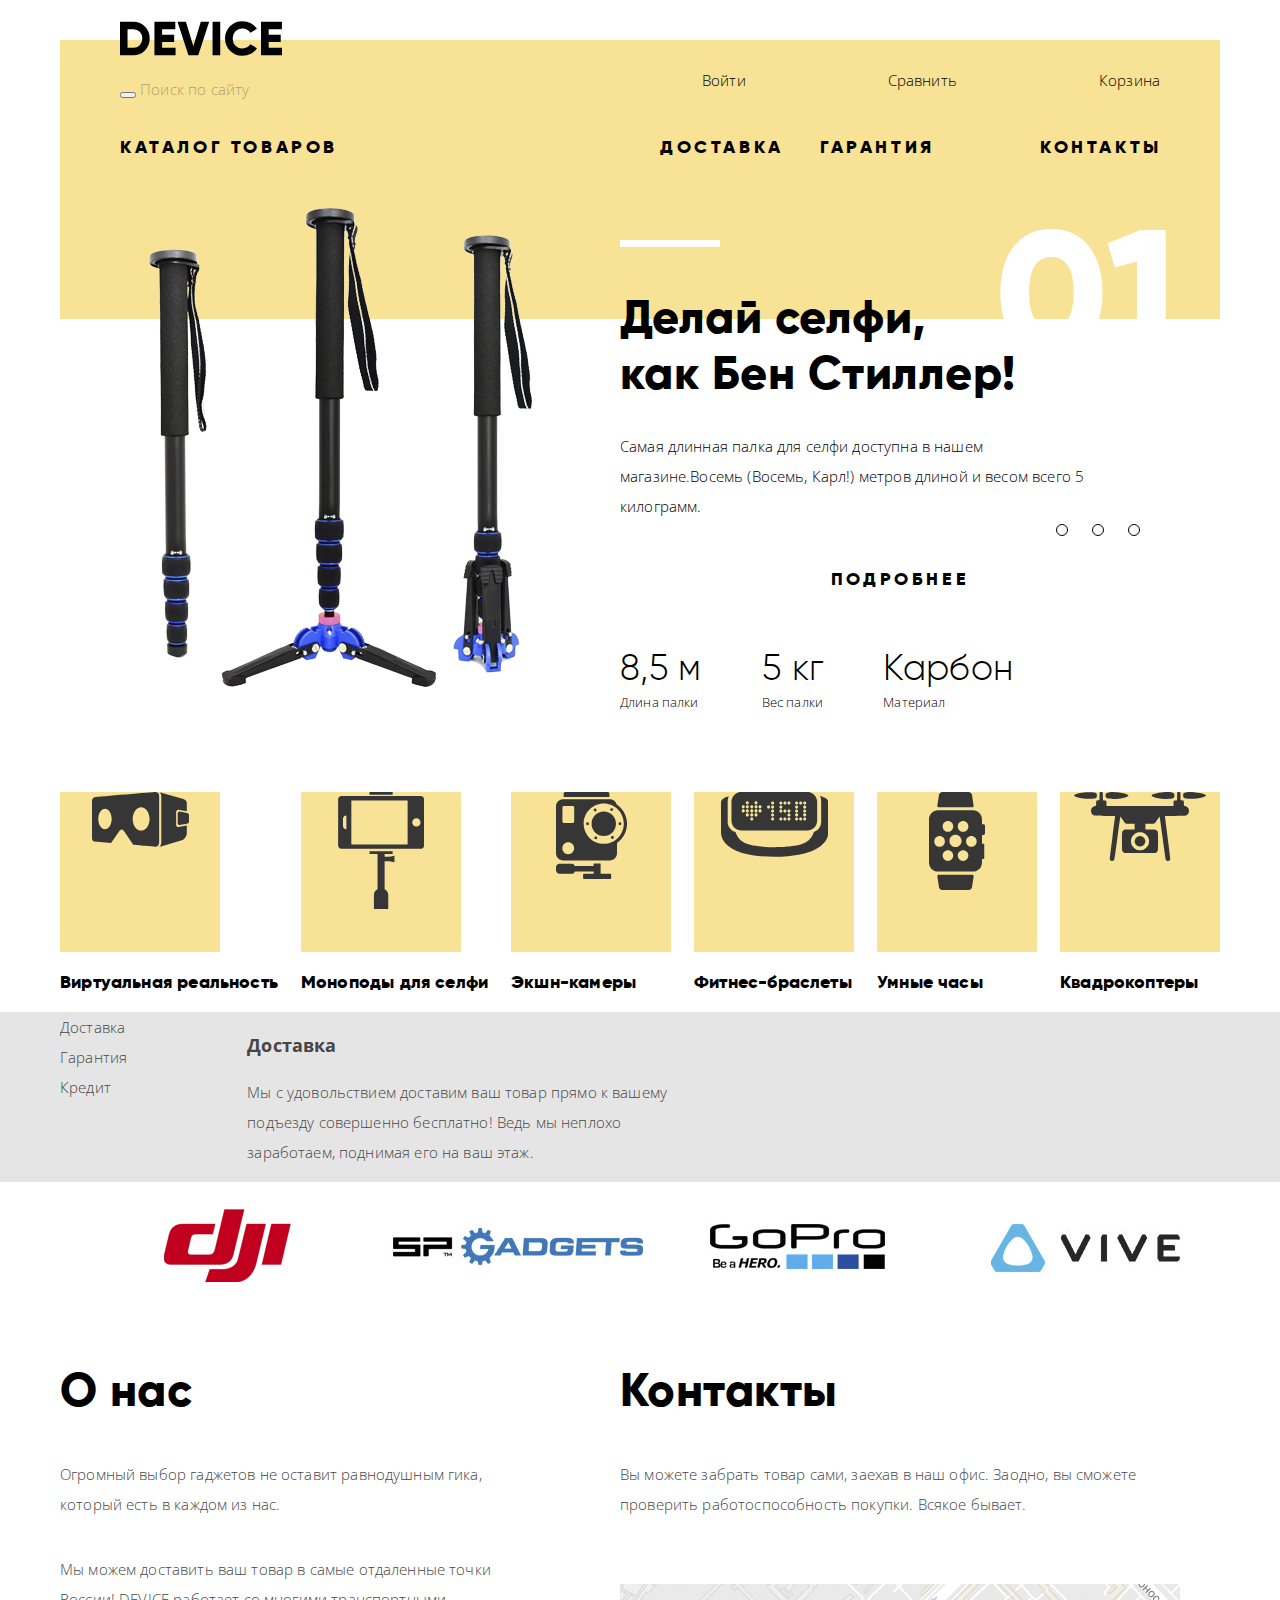
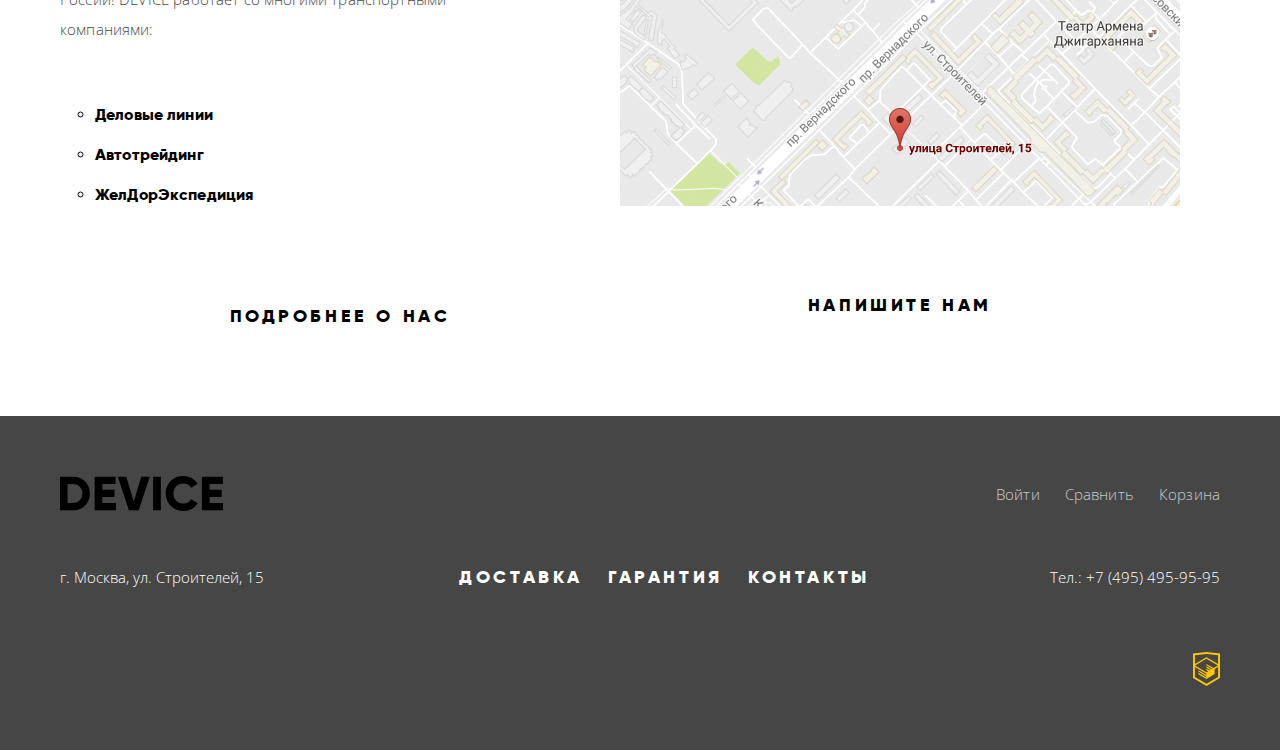
==== commit 331660aa: "Личный проект: начинаем строить сетку на флексах" ====
--- a/index.html
+++ b/index.html
@@ -42,8 +42,8 @@
           <li class="header-catalog">
             <a href="catalog.html">Каталог товаров</a>
 
-            <ul class="catalog-items">
-              <li class="catalog-items-1">
+            <ul class="catalog-items-list">
+              <li class="catalog-items catalog-items-1">
 
                 <a href="#">Виртуальная реальность</a>
 
@@ -52,14 +52,14 @@
                 <a href="#">Экшн-камеры</a>
 
               </li>
-              <li class="catalog-items-2">
+              <li class="catalog-items catalog-items-2">
 
                 <a href="#">Фитнес-браслеты</a>
 
                 <a href="#">Умные часы</a>
 
               </li>
-              <li class="catalog-items-3">
+              <li class="catalog-items catalog-items-3">
 
                 <a href="#">Квадрокоптеры</a>
 
@@ -384,7 +384,7 @@
           </li>
         </ul>
         <div class="footer-copyright">
-          <a class="button" href="https://htmlacademy.ru/intensive/htmlcss">
+          <a href="https://htmlacademy.ru/intensive/htmlcss">
             <img src="img/logo-html.svg" alt="Логотип HTML Academy">
           </a>
         </div>
--- a/css/style.css
+++ b/css/style.css
@@ -24,7 +24,6 @@
   height: 1px;
   margin: -1px;
 }
-
 body {
   min-width: 1200px;
   margin: 0;
@@ -43,11 +42,58 @@
 .container {
   width: 1200px;
   margin: 0 auto;
-  padding: 0 20px;
+  padding-left: 20px;
+  padding-right: 20px;
+  box-sizing: border-box;
 }
 
 a {
   text-decoration: none;
+}
+
+.button {
+  position: relative;
+  
+  display: block;
+  z-index: 1;
+
+  padding-top: 8px;
+  padding-bottom: 8px;
+  
+  font-family: "Gilroy", "Tahoma", sans-serif;
+  font-weight: 800;
+  font-size: 18px;
+  line-height: 24px;
+  color: #000000;
+  letter-spacing: 0.2em;
+  text-transform: uppercase;
+  border: none;
+  text-align: center;
+  
+  cursor: pointer;
+}
+
+.button::before {
+  content: "";
+  
+  position: absolute;
+  top: 16px;
+  left: 1px;
+  z-index: -1;
+  
+  height: 8px;
+  width: inherit;
+  background-color: #f0c52e;
+}
+
+.button:hover::before,
+.button:focus::before {
+  top: 0;
+  height: 40px;
+}
+
+.button:active {
+  color: rgba(0, 0, 0, 0.3);
 }
 
 .main-header {
@@ -62,23 +108,30 @@
 }
 
 .main-navigation {
-  color: #000000;
   display: flex;
   flex-direction: column;
+  
+  padding-top: 25px;
+  padding-right: 60px;
+  padding-bottom: 160px;
   padding-left: 60px;
-  padding-right: 60px;
-  padding-top: 45px;
-  padding-bottom: 160px;
+  
+  color: #000000;
 }
 
 .user-navigation {
   display: flex;
-  justify-content: space-between;
-  list-style: none;
-  padding: 0;
-  padding-bottom: 40px;
-  margin: 0;
-
+  flex-wrap: wrap;
+  justify-content: space-between;
+  
+  padding: 0;
+  padding-inline-start: 0;
+  margin: 0;
+  margin-block-start: 0;
+  margin-block-end: 0;
+  padding-bottom: 20px;
+  
+  list-style: none;
 }
 
 .user-navigation a {
@@ -93,13 +146,41 @@
   opacity: 0.3;
 }
 
+.user-item {
+  box-sizing: border-box;
+  padding-top: 15px;
+  padding-bottom: 15px;
+  padding-left: 20px;
+}
+
+.user-search {
+  box-sizing: border-box;
+  width: 440px;
+}
+
+.user-search-item {
+  width: 440px;
+  height: 50px;
+  
+  overflow: hidden;
+  white-space: nowrap;
+  vertical-align: middle;
+}
+
 .user-search-input {
+  padding: 0;
+  margin: 0;
+  
+  width: 440px;
+  height: 48px;
+  
   font-family: "Open Sans", "Arial", sans-serif;
   font-size: 15px;
   line-height: 30px;
   font-weight: 300;
   letter-spacing: 0.01em;
   color: #000000;
+  
   cursor: pointer;
   background-color: transparent;
   border: none;
@@ -159,9 +240,48 @@
   opacity: 0;
 }
 
+.search-btn {
+  padding: 0;
+  margin: 0;
+  
+  width: 85px;
+  height: 50px;
+  
+  font-family: "Open Sans", "Arial", sans-serif;
+  font-size: 15px;
+  line-height: 30px;
+  font-weight: 300;
+  letter-spacing: 0.01em;
+  
+  background-color: transparent;
+  border: 2px solid black;
+  cursor: pointer;
+}
+
 .user-search-input:focus {
   outline: none;
   border-bottom: 2px solid black;
+}
+
+.user-search-input:focus ~ .search-btn {
+  margin-left: -89px;
+}
+
+.search-btn:hover {
+  color: #ffffff;
+  background-color: #000000;
+}
+
+.search-btn:focus {
+  color: #ffffff;
+  opacity: 1;
+  background-color: #000000;
+}
+
+.search-btn:active {
+  color: #ffffff;
+  opacity: 0.3;
+  background-color: #000000;
 }
 
 .user-search-input::-webkit-search-decoration,
@@ -171,12 +291,48 @@
   display: none;
 }
 
+.user-login {
+  display: inline-block;
+  width: 280px;
+}
+
+.user-link {
+  display: inline-block;
+  width: 100px;
+  text-align: center;
+}
+
+.user-name {
+  width: 155px;
+  text-align: left;
+}
+
+.user-link:hover {
+  opacity: 0.6;
+}
+
+.user-link:active {
+  opacity: 0.3;
+}
+
+.user-compare {
+  width: 110px;
+}
+
+.user-cart {
+  width: 110px;
+  text-align: right;
+}
+
 .site-navigation {
   padding: 0;
   margin: 0;
-  display: flex;
-  justify-content: space-between;
-  list-style: none;
+  
+  display: flex;
+  justify-content: space-between;
+  
+  list-style: none;
+  
   font-family: "Gilroy", "Tahoma", sans-serif;
   font-size: 18px;
   font-weight: 800;
@@ -199,42 +355,46 @@
 
 .header-catalog {
   position: relative;
+  
+  width: 540px;
+}
+
+.catalog-items-list {
+  position: absolute;
+  top: 20px;
+  left: -60px;
+ 
+  display: none;
+  
+  padding: 0;
+  padding-top: 29px;
+  padding-bottom: 27px;
+  
+  width: 1140px;
+  
+  list-style: none;
+  background-color: #f7e296;
+  z-index: 10;
+}
+
+.header-catalog:hover .catalog-items-list {
+  display: flex;
 }
 
 .catalog-items {
-  background-color: #f7e296;
-  position: absolute;
-  list-style: none;
-  flex-wrap: wrap;
-  padding-bottom: 27px;
-  display: none;
-  width: 1140px;
-  top: 50px;
-  left: -60px;
-  padding-left: 60px;
-  z-index: 10;
-}
-
-.header-catalog:hover .catalog-items {
-  display: flex;
-}
-
-.catalog-items-1,
-.catalog-items-2,
-.catalog-items-3 {
-  list-style: none;
   display: flex;
   flex-direction: column;
-  padding: 0;
-  padding-right: 50px;
-  margin: 0;
-
-}
-
-.catalog-items-1 a,
-.catalog-items-2 a,
-.catalog-items-3 a {
+  
+  padding: 0;
+  margin: 0;
+ padding-left: 60px;
+  
+  list-style: none;
+}
+
+.catalog-items a {
   display: block;
+  
   font-family: "Open Sans", "Arial", sans-serif;
   font-size: 15px;
   font-weight: 300;
@@ -242,6 +402,19 @@
   line-height: 36px;
   letter-spacing: 0.01em;
 }
+
+.header-delivery {
+  width: 160px;
+}
+
+.header-garanties {
+  width: 220px;
+}
+
+.header-contacts {
+  width: 120px;
+}
+
 
 /*Слайдер*/
 .slider {
@@ -503,24 +676,6 @@
   color: #000000;
 }
 
-.button {
-  font-family: "Gilroy", "Tahoma", sans-serif;
-  font-weight: 800;
-  font-size: 18px;
-  line-height: 24px;
-  color: #000000;
-  letter-spacing: 0.2em;
-  text-transform: uppercase;
-  border: none;
-  width: 260px;
-}
-
-.button:hover {}
-
-.button:focus {
-  opacity: 0.3;
-}
-
 .contacts p {
   margin: 0;
   width: 520px;
@@ -629,6 +784,7 @@
 
 .breadcrumbs {
   padding: 0;
+  margin: 0;
   padding-bottom: 45px;
   display: flex;
   justify-content: flex-start;
@@ -664,11 +820,22 @@
   opacity: 0.1;
 }
 
+.catalog-wrapper {
+  background-image: 
+ linear-gradient(90deg, #d9d9d9 29%, transparent 29%),
+  linear-gradient(270deg, #ebebeb 71%, transparent 71%),
+   linear-gradient(90deg, #ebebeb 29%, transparent 29%);
+    background-size: 100% 70px, 100% 70px, 100% auto;
+  background-repeat: no-repeat;
+}
+/*
 .catalog-wrapper {
   background-image:
     linear-gradient(to bottom, rgba(0, 0, 0, 0.08) 70px, transparent 70px),
     linear-gradient(to right, #ebebeb 29%, transparent 29%);
-}
+  background-size: 100% 70px, 100% 100%;
+  background-repeat: no-repeat;
+}*/
 
 .catalog-flex-wrap {
   width: 1200px;
@@ -911,11 +1078,11 @@
 }
 
 .product-name {
-  order: 2;
+ 
 }
 
 .product-price {
-  order: 3;
+ 
 }
 
 .product-pic span {
@@ -942,7 +1109,7 @@
   opacity: 0.5;
 }
 
-.product-name h4 {
+.product-name {
   font-family: "Gilroy", "Tahoma", sans-serif;
   font-weight: 800;
   font-size: 18px;
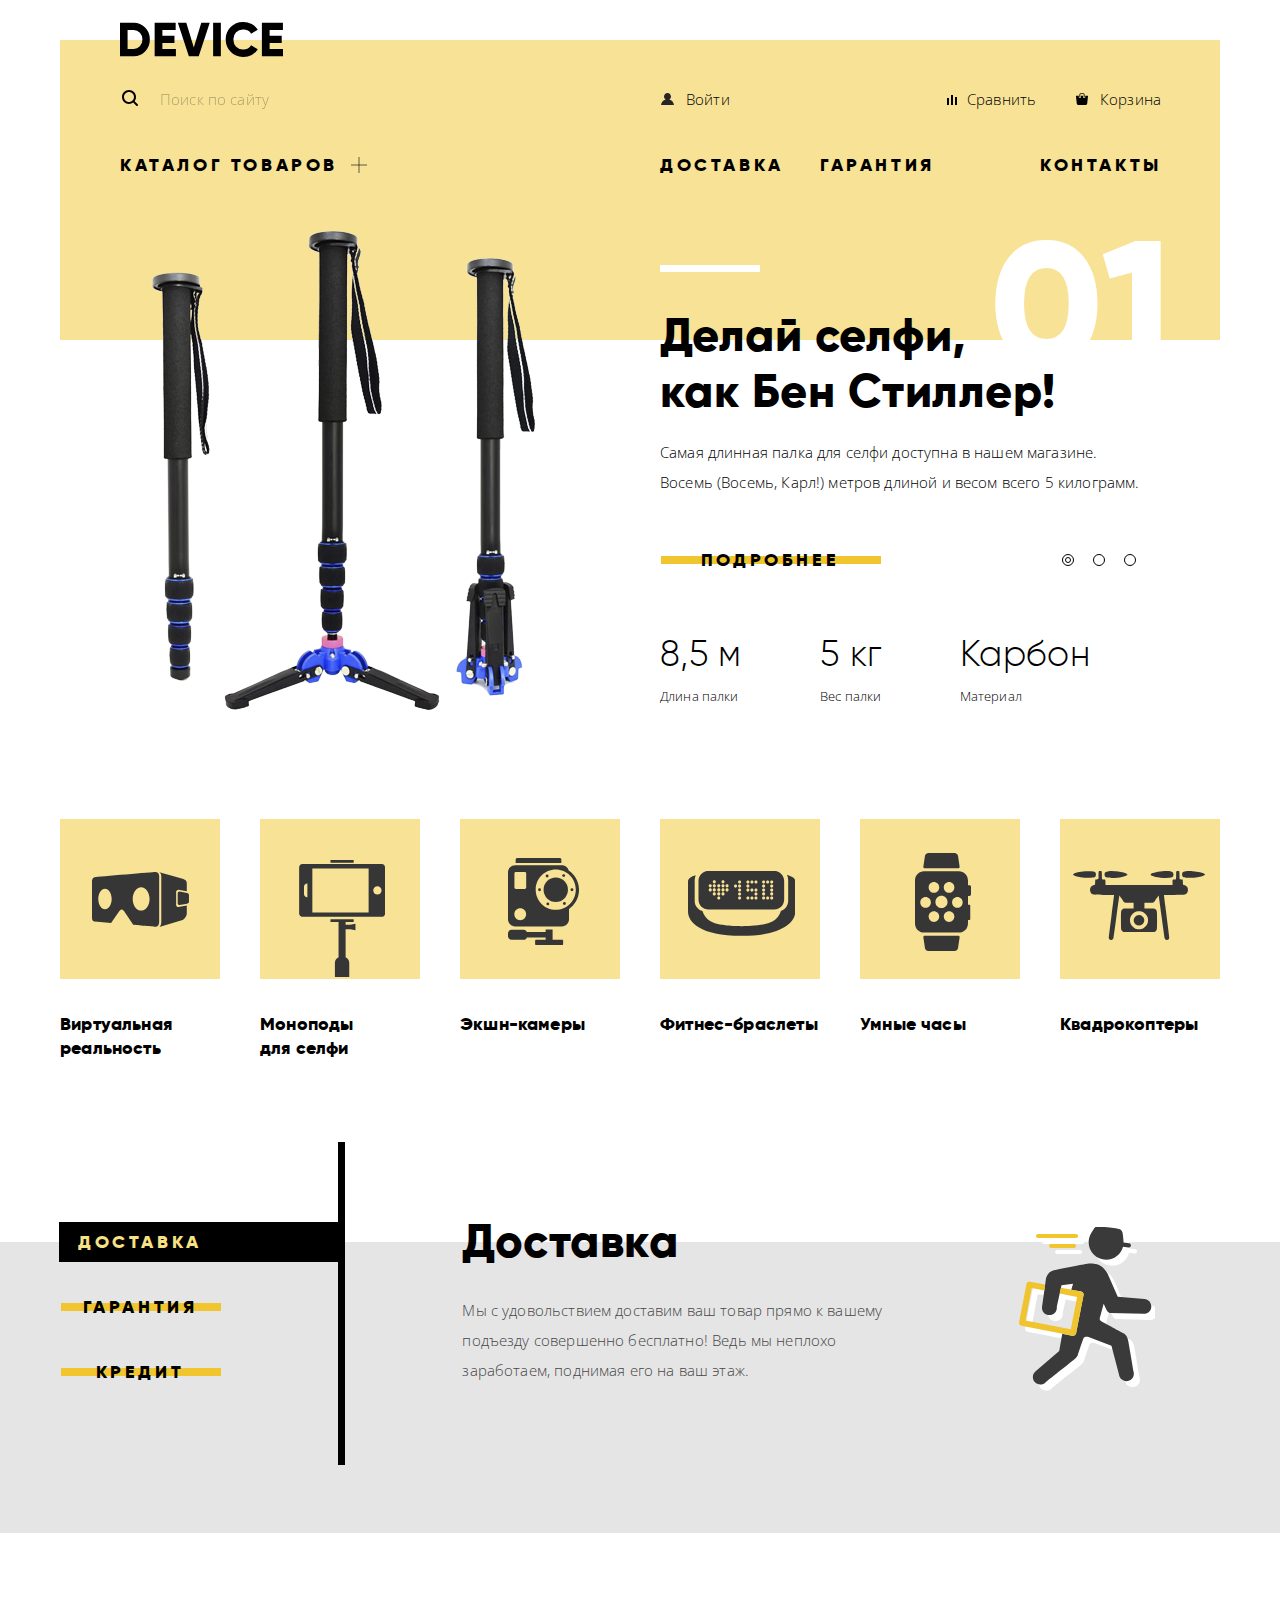
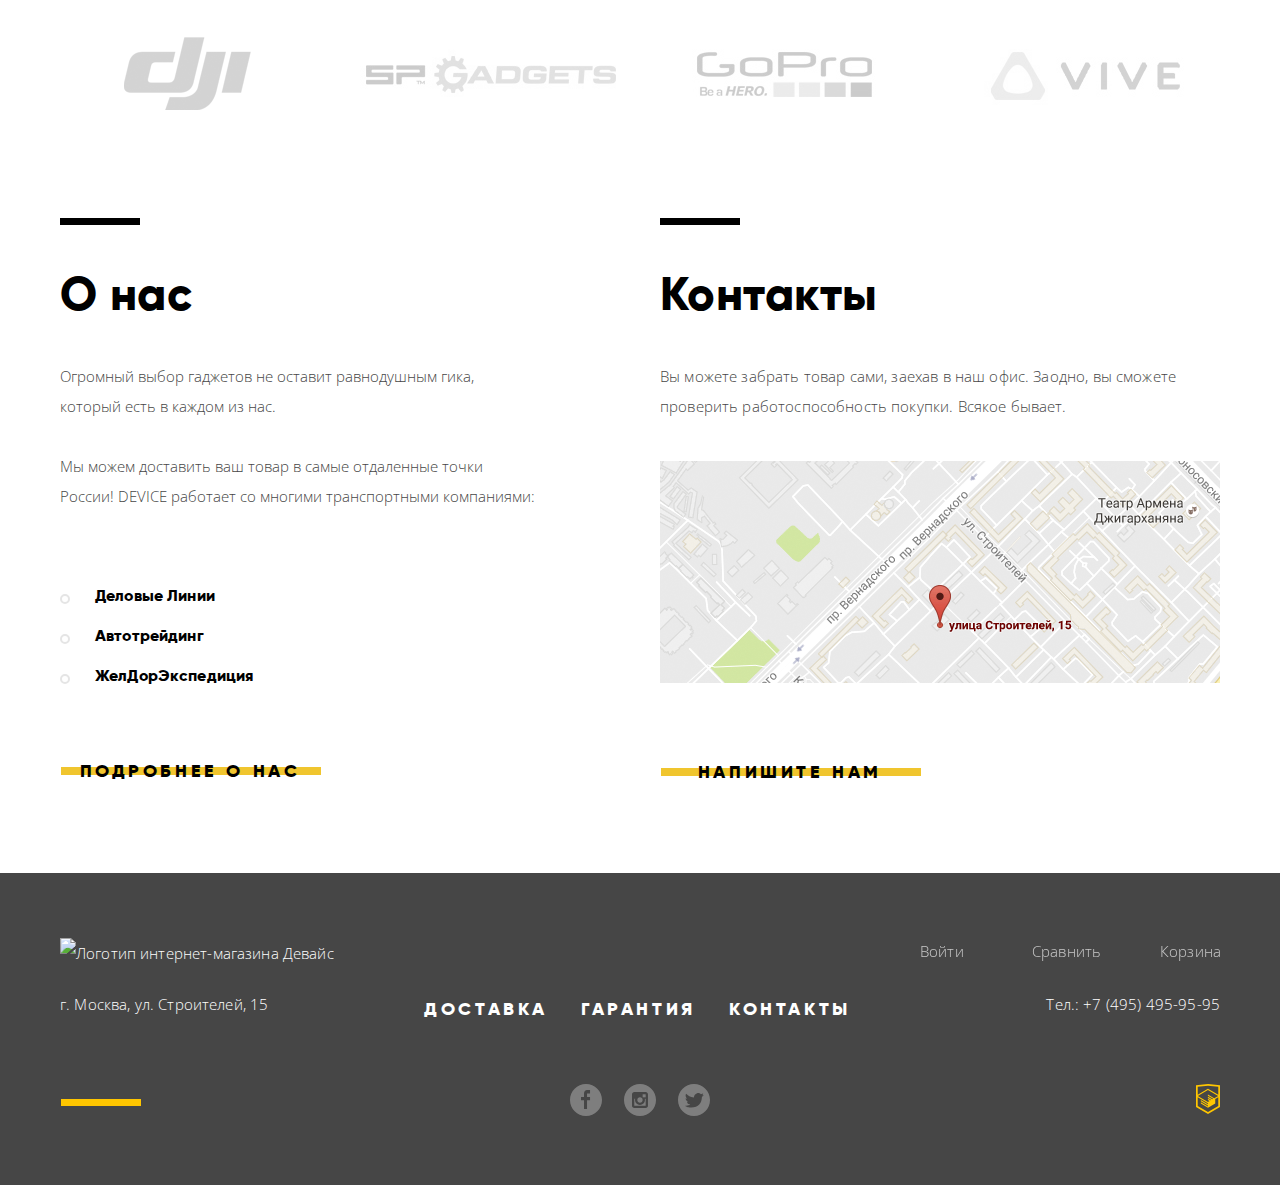
==== commit 49300e13: "Личный проект: оживляем интерактивные элементы" ====
--- a/index.html
+++ b/index.html
@@ -5,8 +5,8 @@
   <meta charset="utf-8">
   <title>HTML Academy: Девайс</title>
   <link href="https://fonts.googleapis.com/css?family=Open+Sans:300,400&display=swap&subset=cyrillic" rel="stylesheet">
-  <link href="css/normalize.css" rel="stylesheet">
-  <link href="css/style.css" rel="stylesheet">
+  <link href="css/min.normalize.css" rel="stylesheet">
+  <link href="css/min.style.css" rel="stylesheet">
 </head>
 
 <body>
@@ -15,57 +15,45 @@
       <h1 class="visually-hidden">Интернет-магазин Девайс</h1>
       <div class="main-header-logo">
         <a>
-          <img src="img/logo.svg" alt="Логотип интернет-магазина Девайс" width="162" height="35">
+          <img src="img/logo.svg" width="163" height="35" alt="Логотип интернет-магазина Девайс">
         </a>
       </div>
       <nav class="main-navigation">
         <ul class="user-navigation">
-          <li class="user-search-item">
-            <form class="user-search" method="get" action="#">
-              <button class="user-search-button" type="submit">
-                <span class="visually-hidden">Поиск</span>
-              </button>
-              <input class="user-search-input" type="search" name="site-search" placeholder="Поиск по сайту">
+          <li class="user-item user-search">
+            <form class="user-search-item" method="get" action="https://echo.htmlacademy.ru/courses">
+              <label class="user-search-label" for="search"><span class="visually-hidden">Поиск</span></label>
+              <input class="user-search-input" id="search" type="search" name="site-search" placeholder="Поиск по сайту">
+              <button type="submit" class="search-btn">Найти</button>
             </form>
           </li>
-          <li>
+          <li class="user-item user-login">
             <a class="login-link" href="#">Войти</a>
           </li>
-          <li>
+          <li class="user-item user-compare">
             <a href="#">Сравнить</a>
           </li>
-          <li>
+          <li class="user-item user-cart">
             <a href="#">Корзина</a>
           </li>
         </ul>
         <ul class="site-navigation">
           <li class="header-catalog">
-            <a href="catalog.html">Каталог товаров</a>
-
+            <a class="catalog-link" href="catalog.html">Каталог товаров</a>
             <ul class="catalog-items-list">
               <li class="catalog-items catalog-items-1">
-
                 <a href="#">Виртуальная реальность</a>
-
                 <a href="#">Моноподы для селфи</a>
-
                 <a href="#">Экшн-камеры</a>
-
               </li>
               <li class="catalog-items catalog-items-2">
-
                 <a href="#">Фитнес-браслеты</a>
-
                 <a href="#">Умные часы</a>
-
               </li>
               <li class="catalog-items catalog-items-3">
-
                 <a href="#">Квадрокоптеры</a>
-
               </li>
             </ul>
-
           </li>
           <li class="header-delivery">
             <a href="#">Доставка</a>
@@ -82,155 +70,151 @@
   </div>
 
   <main>
-    <input class="visually-hidden" type="radio" id="product-1" name="toggle" checked>
-    <input class="visually-hidden" type="radio" id="product-2" name="toggle">
-    <input class="visually-hidden" type="radio" id="product-3" name="toggle">
-    <div class="slide-wrapper">
-      <div class="container">
-        <section class="slider">
-          <ul class="slider-list">
-            <li class="slider-item slide" id="slide1">
-              <div class="slider-photo">
-                <h3 class="slide-title visually-hidden">
-                  Самая длинная селфи-палка
-                </h3>
-                <div class="slider-photo-pic">
-                  <img src="img/slider-1-selfie.png" alt="Самая длинная селфи-палка">
-                </div>
-              </div>
-              <div class="slider-info">
-                <span>01</span>
-                <b>Делай селфи,<br> как Бен Стиллер!</b>
-                <p>Самая длинная палка для селфи доступна в нашем магазине.Восемь (Восемь, Карл!) метров длиной и весом всего 5 килограмм.</p>
-                <a href="#" class="button slide-button">Подробнее</a>
-                <div class="item-description">
-                  <dl>
-                    <dd>8,5 м</dd>
-                    <dt>Длина палки</dt>
-                  </dl>
-                  <dl>
-                    <dd>5 кг</dd>
-                    <dt>Вес палки</dt>
-                  </dl>
-                  <dl>
-                    <dd>Карбон</dd>
-                    <dt>Материал</dt>
-                  </dl>
-                </div>
-              </div>
-            </li>
-            <li class="slider-item slide" id="slide2">
-              <div class="slider-photo">
-                <h3 class="slide-title visually-hidden">
-                  Фитнес-браслет
-                </h3>
-
-                <div class="slider-photo-pic">
-                  <img src="img/slider-2-fitness.png" alt="Фитнес-браслет">
-                </div>
-              </div>
-              <div class="slider-info">
-                <span>02</span>
-                <b>Худеем<br> правильно!</b>
-                <p>Мотивирующие фитнес-браслеты помогут найти в себе силы не пропускать занятия и соблюдать диету.</p>
-                <a class="button slide-button" href="#">Подробнее</a>
-                <div class="item-description">
-                  <dl>
-                    <dd>48 часов</dd>
-                    <dt>Без подзарядки</dt>
-                  </dl>
-                </div>
-              </div>
-
-            </li>
-            <li class="slider-item slide" id="slide3">
-              <div class="slider-photo">
-                <h3 class="slide-title visually-hidden">
-                  Квадрокоптер
-                </h3>
-                <div class="slider-photo-pic">
-                  <img src="img/slider-3-copter.png" alt="Квадрокоптер">
-                </div>
-              </div>
-              <div class="slider-info">
-                <span>03</span>
-                <b>Порхает как бабочка,<br> жалит как пчела!</b>
-                <p>Этот обычный, на первый взгляд, квадрокоптер оснащен
-                  мощным лазером, замаскированным под стандартную камеру.</p>
-                <a class="button slide-button" href="#">Подробнее</a>
-                <div class="item-description">
-                  <dl>
-                    <dd>800 м</dd>
-                    <dt>Дальность полета</dt>
-                  </dl>
-                  <dl>
-                    <dd>50 м</dd>
-                    <dt>Радиус поражения</dt>
-                  </dl>
-                </div>
-              </div>
-            </li>
-          </ul>
-          <div class="slider-controls">
-            <label for="product-1">Первый</label>
-            <label for="product-2">Второй</label>
-            <label for="product-3">Третий</label>
-          </div>
-        </section>
+    <div class="container slider-container">
+      <input class="slider-input visually-hidden" type="radio" id="product-1" name="toggle" checked>
+      <input class="slider-input visually-hidden" type="radio" id="product-2" name="toggle">
+      <input class="slider-input  visually-hidden" type="radio" id="product-3" name="toggle">
+      <section class="slide-wrapper">
+        <ul class="slider-list">
+          <li class="slider-item slide first-slide" id="slide1">
+            <div class="slider-photo">
+              <h3 class="slide-title visually-hidden">
+                Самая длинная селфи-палка
+              </h3>
+              <div class="slider-photo-pic">
+                <img src="img/slider-1-selfie.png" width="384" height="486" alt="Самая длинная селфи-палка">
+              </div>
+            </div>
+            <div class="slider-info">
+              <span>01</span>
+              <b>Делай селфи,<br> как Бен Стиллер!</b>
+              <p>Самая длинная палка для селфи доступна в нашем магазине. Восемь (Восемь, Карл!) метров длиной и весом всего 5 килограмм.</p>
+              <a href="#" class="button main-slider-button">Подробнее</a>
+              <div class="item-description">
+                <dl>
+                  <dt>Длина палки</dt>
+                  <dd>8,5 м</dd>
+                </dl>
+                <dl>
+                  <dt>Вес палки</dt>
+                  <dd>5 кг</dd>
+                </dl>
+                <dl>
+                  <dt>Материал</dt>
+                  <dd>Карбон</dd>
+                </dl>
+              </div>
+            </div>
+          </li>
+          <li class="slider-item slide" id="slide2">
+            <div class="slider-photo">
+              <h3 class="slide-title visually-hidden">
+                Фитнес-браслет
+              </h3>
+              <div class="slider-photo-pic fitness-pic">
+                <img src="img/slider-2-fitness.png" width="345" height="485" alt="Фитнес-браслет">
+              </div>
+            </div>
+            <div class="slider-info">
+              <span>02</span>
+              <b>Худеем<br> правильно!</b>
+              <p>Мотивирующие фитнес-браслеты помогут найти в себе силы не пропускать занятия и соблюдать диету.</p>
+              <a href="#" class="button main-slider-button">Подробнее</a>
+              <div class="item-description">
+                <dl>
+                  <dt>Без подзарядки</dt>
+                  <dd>48 часов</dd>
+                </dl>
+              </div>
+            </div>
+
+          </li>
+          <li class="slider-item slide" id="slide3">
+            <div class="slider-photo">
+              <h3 class="slide-title visually-hidden">
+                Квадрокоптер
+              </h3>
+              <div class="slider-photo-pic  slider-photo-3">
+                <img src="img/slider-3-copter.png" width="526" height="334" alt="Квадрокоптер">
+              </div>
+            </div>
+            <div class="slider-info">
+              <span>03</span>
+              <b>Порхает как бабочка,<br> жалит как пчела!</b>
+              <p>Этот обычный, на первый взгляд, квадрокоптер оснащен мощным лазером, замаскированным под стандартную камеру.</p>
+              <a href="#" class="button main-slider-button">Подробнее</a>
+              <div class="item-description descr-copter">
+                <dl>
+                  <dt>Дальность полета</dt>
+                  <dd>800 м</dd>
+                </dl>
+                <dl>
+                  <dt>Радиус поражения</dt>
+                  <dd>50 м</dd>
+                </dl>
+              </div>
+            </div>
+          </li>
+        </ul>
+
+      </section>
+      <div class="slider-controls">
+        <label class="slider-control" for="product-1">Первый</label>
+        <label class="slider-control" for="product-2">Второй</label>
+        <label class="slider-control" for="product-3">Третий</label>
       </div>
     </div>
 
-    <!--Группы товаров-->
     <div class="container">
       <section class="goods-groups">
         <h2 class="visually-hidden">Популярные товары</h2>
         <ul class="goods-list">
           <li class="goods good-list-vr">
             <a class="good-wrap" href="#">
-              <div>
-                <img src="img/popular-goods-vr.svg" alt="Виртуальная реальность">
-              </div>
-              <p>Виртуальная реальность</p>
+              <div class="good-pic">
+                <img src="img/popular-goods-vr.svg" width="97" height="55" alt="Виртуальная реальность">
+              </div>
+              <p class="goods-name">Виртуальная реальность</p>
             </a>
           </li>
           <li class="goods good-list-selfie">
             <a class="good-wrap" href="#">
-              <div>
-                <img src="img/popular-goods-selfie.svg" alt="Селфи-палки">
-              </div>
-              <p>Моноподы для селфи</p>
+              <div class="good-pic">
+                <img src="img/popular-goods-selfie.svg" width="86" height="117" alt="Селфи-палки">
+              </div>
+              <p class="goods-name">Моноподы<br>для селфи</p>
             </a>
           </li>
           <li class="goods good-list-cam">
             <a class="good-wrap" href="#">
-              <div>
-                <img src="img/popular-goods-camera.svg" alt="Экшн-камеры">
-              </div>
-              <p>Экшн-камеры</p>
+              <div class="good-pic">
+                <img src="img/popular-goods-camera.svg" width="71" height="87" alt="Экшн-камеры">
+              </div>
+              <p class="goods-name">Экшн-камеры</p>
             </a>
           </li>
           <li class="goods good-list-fitness">
             <a class="good-wrap" href="#">
-              <div>
-                <img src="img/popular-goods-fitness.svg" alt="Фитнес-браслеты">
-              </div>
-              <p>Фитнес-браслеты</p>
+              <div class="good-pic">
+                <img src="img/popular-goods-fitness.svg" width="107" height="65" alt="Фитнес-браслеты">
+              </div>
+              <p class="goods-name">Фитнес-браслеты</p>
             </a>
           </li>
           <li class="goods good-list-watch">
             <a class="good-wrap" href="#">
-              <div>
-                <img src="img/popular-goods-watches.svg" alt="Умные часы">
-              </div>
-              <p>Умные часы</p>
+              <div class="good-pic">
+                <img src="img/popular-goods-watches.svg" width="56" height="98" alt="Умные часы">
+              </div>
+              <p class="goods-name">Умные часы</p>
             </a>
           </li>
           <li class="goods good-list-copter">
             <a class="good-wrap" href="#">
-              <div>
-                <img src="img/poppular-goods-copter.svg" alt="Квадрокоптеры">
-              </div>
-              <p>Квадрокоптеры</p>
+              <div class="good-pic">
+                <img src="img/poppular-goods-copter.svg" width="132" height="69" alt="Квадрокоптеры">
+              </div>
+              <p class="goods-name">Квадрокоптеры</p>
             </a>
           </li>
         </ul>
@@ -239,28 +223,31 @@
 
     <section class="main-services">
       <div class="container">
-        <h2 class="visually-hidden">Сервис</h2>
-        <input class="visually-hidden" type="radio" id="service-1" name="service" checked>
-        <input class="visually-hidden" type="radio" id="service-2" name="service">
-        <input class="visually-hidden" type="radio" id="service-3" name="service">
         <div class="services-wrap">
-          <div class="service-controls">
-            <label for="service-1">Доставка</label>
-            <label for="service-2">Гарантия</label>
-            <label for="service-3">Кредит</label>
-          </div>
+          <input class="main-services-input visually-hidden" type="radio" id="service-1" name="service" checked>
+          <input class="main-services-input visually-hidden" type="radio" id="service-2" name="service">
+          <input class="main-services-input visually-hidden" type="radio" id="service-3" name="service">
+
+          <h2 class="visually-hidden">Сервис</h2>
+
           <article class="services service-item service-delivery" id="service1">
             <h3>Доставка</h3>
             <p>Мы с удовольствием доставим ваш товар прямо к вашему подъезду совершенно бесплатно! Ведь мы неплохо заработаем, поднимая его на ваш этаж.</p>
           </article>
           <article class="services service-item service-garanty" id="service2">
             <h3>Гарантия</h3>
-            <p>Если из-за возгорания купленного у нас товара у вас сгорит дом — не переживайте, мы выдадим вам новый. Товар, не дом, конечно же.</p>
+            <p>Если из-за возгорания купленного у нас товара у вас сгорит дом — не переживайте, мы выдадим вам новый.<br> Товар, не дом, конечно же.</p>
           </article>
           <article class="services service-item service-credit" id="service3">
             <h3>Кредит</h3>
             <p>Залезть в долговую яму стало проще! Кредитные консультанты подберут для вас наиболее выгодные условия кредита. Выгодные для нашего банка, разумеется.</p>
           </article>
+
+          <div class="service-controls">
+            <label class="service-control" for="service-1">Доставка</label>
+            <label class="service-control" for="service-2">Гарантия</label>
+            <label class="service-control" for="service-3">Кредит</label>
+          </div>
         </div>
       </div>
     </section>
@@ -272,25 +259,25 @@
         <ul class="partners-logo-list">
           <li>
             <a href="#">
-              <img src="img/dji-color.png" alt="Логотип DJI">
+              <img src="img/dji-color.png" width="260" height="100" alt="Логотип DJI">
               <span class="visually-hidden">DJI</span>
             </a>
           </li>
           <li>
             <a href="#">
-              <img src="img/spgadgets-color.png" alt="Логотип SPGadgets">
+              <img src="img/spgadgets-color.png" width="260" height="100" alt="Логотип SPGadgets">
               <span class="visually-hidden">SPGadgets</span>
             </a>
           </li>
           <li>
             <a href="#">
-              <img src="img/gopro-color.png" alt="Логотип GoPro">
+              <img src="img/gopro-color.png" width="260" height="100" alt="Логотип GoPro">
               <span class="visually-hidden">GoPro</span>
             </a>
           </li>
           <li>
             <a href="#">
-              <img src="img/vive-color.png" alt="Логотип Vive">
+              <img src="img/vive-color.png" width="260" height="100" alt="Логотип Vive">
               <span class="visually-hidden">Vive</span>
             </a>
           </li>
@@ -300,13 +287,13 @@
 
     <div class="container">
       <div class="main-info">
-        <section class="info">
+        <section class="info-item info">
           <h2>О нас</h2>
-          <p>Огромный выбор гаджетов не оставит равнодушным гика, который есть в каждом из нас.</p>
-          <p>Мы можем доставить ваш товар в самые отдаленные точки России! DEVICE работает со многими транспортными компаниями:</p>
+          <p>Огромный выбор гаджетов не оставит равнодушным гика,<br> который есть в каждом из нас.</p>
+          <p>Мы можем доставить ваш товар в самые отдаленные точки<br>России! DEVICE работает со многими транспортными компаниями:</p>
           <ul class="info-delivery">
             <li>
-              <a href="#">Деловые линии</a>
+              <a href="#">Деловые Линии</a>
             </li>
             <li>
               <a href="#">Автотрейдинг</a>
@@ -315,38 +302,37 @@
               <a href="#">ЖелДорЭкспедиция</a>
             </li>
           </ul>
-          <a class="button" href="#">Подробнее о нас</a>
+          <a class="button info-button" href="#">Подробнее о нас</a>
         </section>
 
-        <section class="contacts">
+        <section class="info-item contacts">
           <h2>Контакты</h2>
           <p>Вы можете забрать товар сами, заехав в наш офис. Заодно, вы сможете проверить работоспособность покупки. Всякое бывает.</p>
-          <a href="#">
+          <a class="contact-map" href="https://www.google.com/maps/place/%D1%83%D0%BB.+%D0%A1%D1%82%D1%80%D0%BE%D0%B8%D1%82%D0%B5%D0%BB%D0%B5%D0%B9,+15,+%D0%9C%D0%BE%D1%81%D0%BA%D0%B2%D0%B0,+119311/@55.687034,37.5274293,17z/data=!3m1!4b1!4m5!3m4!1s0x46b54cf65f5c8955:0x694710ccd55501e!8m2!3d55.687031!4d37.529618?hl=ru-RU">
             <img src="img/map.png" alt="Карта" width="560" height="222">
           </a>
-          <a class="button" href="#">Напишите нам</a>
+          <a class="button info-button info-button-modal" href="writeus.html">Напишите нам</a>
         </section>
       </div>
     </div>
-
   </main>
 
   <footer class="main-footer">
     <div class="container">
       <div class="footer-navigation">
         <div class="footer-logo">
-          <a href="index.html">
-            <img src="img/logo.svg" alt="Логотип интернет-магазина Девайс">
+          <a>
+            <img src="img/logo-color.svg" width="163" height="35" alt="Логотип интернет-магазина Девайс">
           </a>
         </div>
         <ul class="footer-user-navigation">
-          <li>
+          <li class="footer-user-item footer-login">
             <a href="#">Войти</a>
           </li>
-          <li>
+          <li class="footer-user-item footer-compare">
             <a href="#">Сравнить</a>
           </li>
-          <li>
+          <li class="footer-user-item footer-cart">
             <a href="#">Корзина</a>
           </li>
         </ul>
@@ -354,75 +340,124 @@
       <div class="footer-info">
         <p>г. Москва, ул. Строителей, 15</p>
         <ul class="footer-nav-services">
-          <li>
+          <li class="footer-delivery">
             <a href="#">Доставка</a>
           </li>
-          <li>
+          <li class="footer-garanty">
             <a href="#">Гарантия</a>
           </li>
-          <li><a href="#">Контакты</a>
-          </li>
-        </ul>
-        <p>Тел.: +7 (495) 495-95-95</p>
+          <li class="footer-contacts"><a href="#">Контакты</a>
+          </li>
+        </ul>
+        <a class="tel" href="tel:+74954959595">Тел.: +7 (495) 495-95-95</a>
       </div>
       <div class="footer-links">
-        <ul class="footer-socials">
-          <li>
-            <a class="social-button" href="#">
-              <span class="visually-hidden">Facebook</span>
-            </a>
-          </li>
-          <li>
-            <a class="social-button" href="#">
-              <span class="visually-hidden">Instagram</span>
-            </a>
-          </li>
-          <li>
-            <a class="social-button" href="#">
-              <span class="visually-hidden">Twitter</span>
-            </a>
-          </li>
-        </ul>
-        <div class="footer-copyright">
-          <a href="https://htmlacademy.ru/intensive/htmlcss">
-            <img src="img/logo-html.svg" alt="Логотип HTML Academy">
-          </a>
+        <div class="links-wrap">
+          <ul class="footer-socials">
+            <li class="inline-svg">
+              <svg version="1.1" xmlns="http://www.w3.org/2000/svg" xmlns:xlink="http://www.w3.org/1999/xlink">
+                <symbol id="icon-tw" viewBox="0 0 32 32">
+                  <g id="Layer_1">
+                  </g>
+                  <g id="Layer_2">
+                    <path fill="#FFFFFF" d="M16,0C7.164,0,0,7.164,0,16c0,8.837,7.164,16,16,16c8.837,0,16-7.163,16-16C32,7.164,24.837,0,16,0z
+		 M23.944,12.809c-0.251,6.516-3.463,10.832-10.992,10.702c-0.14,0-0.205,0-0.233,0c-0.015,0-0.021,0-0.021,0
+		c-0.029,0-0.094,0-0.232,0c-0.447,0-4.543-0.443-5.344-1.823c2.479,0.19,4.247-0.406,5.12-1.136
+		c-1.048-0.289-2.923-0.461-3.251-2.848c0.384,0.104,0.618,0.221,1.299,0.113c-1.307-0.824-2.758-1.519-2.679-3.643
+		c0.311,0.317,1.164,0.518,1.46,0.457c-0.768-0.233-2.149-3.244-0.974-4.781c1.984,1.79,4.075,3.482,7.804,3.643
+		c0.227-2.214,1.24-3.699,3.168-4.325c1.84-0.479,3.255,0.26,3.901,1.138c0.737-0.224,1.453-0.466,2.193-0.685
+		c-0.004,0.833-0.569,1.463-0.935,1.709c0.747,0.165,1.423-0.475,1.423-0.475C25.467,11.818,24.557,12.58,23.944,12.809z" />
+                  </g>
+                </symbol>
+                <symbol id="icon-fb" viewBox="0 0 32 32">
+                  <path fill="#FFFFFF" d="M16,0C7.164,0,0,7.163,0,16s7.164,16,16,16c8.837,0,16-7.164,16-16S24.837,0,16,0z M20.062,9.455h-3.021
+	v3.444h3.021v3.445h-3.021v8.61h-3.021v-8.61H11v-3.445h3.021V9.455c0-1.902,1.353-3.445,3.021-3.445h3.021V9.455z" />
+                </symbol>
+                <symbol id="icon-inst" viewBox="0 0 32 32">
+                  <g>
+                    <path fill="#FFFFFF" d="M20.916,16c0,2.728-2.211,4.938-4.938,4.938S11.039,18.728,11.039,16c0-0.394,0.051-0.773,0.138-1.14
+		h-0.897v6.838h11.396V14.86h-0.897C20.865,15.227,20.916,15.606,20.916,16z" />
+                    <path fill="#FFFFFF" d="M15.978,18.659c1.466,0,2.659-1.193,2.659-2.659s-1.193-2.659-2.659-2.659
+		c-1.466,0-2.659,1.193-2.659,2.659S14.511,18.659,15.978,18.659z" />
+                    <rect x="18.637" y="10.302" fill="#FFFFFF" width="3.039" height="3.039" />
+                    <path fill="#FFFFFF" d="M16,0C7.164,0,0,7.164,0,16c0,8.837,7.164,16,16,16c8.837,0,16-7.163,16-16C32,7.164,24.837,0,16,0z
+		 M23.955,21.698c0,1.254-1.025,2.279-2.279,2.279H10.279C9.026,23.978,8,22.952,8,21.698V10.302c0-1.253,1.026-2.279,2.279-2.279
+		h11.396c1.254,0,2.279,1.026,2.279,2.279V21.698z" />
+                  </g>
+                </symbol>
+              </svg>
+            </li>
+            <li>
+              <a class="social-button" href="https://www.facebook.com">
+                <span class="visually-hidden">Facebook</span>
+                <svg class="inline-svg-icon">
+                  <use xlink:href="#icon-fb"></use>
+                </svg>
+              </a>
+            </li>
+            <li>
+              <a class="social-button" href="https://www.instagram.com">
+                <span class="visually-hidden">Instagram</span>
+                <svg class="inline-svg-icon">
+                  <use xlink:href="#icon-inst"></use>
+                </svg>
+              </a>
+            </li>
+            <li>
+              <a class="social-button" href="https://twitter.com">
+                <span class="visually-hidden">Twitter</span>
+                <svg class="inline-svg-icon">
+                  <use xlink:href="#icon-tw"></use>
+                </svg>
+              </a>
+            </li>
+          </ul>
+          <div class="footer-copyright">
+            <a href="https://htmlacademy.ru/intensive/htmlcss">
+              <img src="img/logo-html.svg" width="24" height="24" alt="Логотип HTML Academy">
+            </a>
+          </div>
         </div>
       </div>
     </div>
   </footer>
 
-  <!--<section>
+  <section class="modal modal-write-us">
+    <button class="modal-close" type="button">
+      <span class="visually-hidden">Закрыть</span>
+    </button>
     <h2 class="visually-hidden">Напишите нам</h2>
-    <form action="#" method="post">
-      <div>
+    <form class="write-us-form" action="https://echo.htmlacademy.ru/courses" method="get">
+      <div class="modal-input-wrap your-name">
         <label for="user-name-id">Ваше имя:</label>
         <input id="user-name-id" type="text" name="user-name" placeholder="Имя Фамилия">
       </div>
-      <div>
+      <div class="modal-input-wrap your-mail">
         <label for="user-email-id">Ваш e-mail:</label>
         <input id="user-email-id" type="email" name="user-email" placeholder="email@example.com">
       </div>
-      <div>
-        <label for="user-message-id">Текст письма:</label>
-        <input id="user-message-id" type="text" name="user-message" placeholder="В свободной форме">
-      </div>
-      <button type="submit">Отправить</button>
+      <div class="modal-input-wrap your-text">
+        <label for="user-comment-id">Текст письма:</label>
+        <textarea name="comment" id="user-comment-id" rows="7">В свободной форме</textarea>
+      </div>
+      <button class="button send-button" type="submit">Отправить</button>
     </form>
-    <button type="button">
+
+  </section>
+
+  <section class="modal modal-map">
+    <iframe src="https://www.google.com/maps/embed?pb=!1m14!1m12!1m3!1d2249.112548877997!2d37.527429315500825!3d55.68703098053582!2m3!1f0!2f0!3f0!3m2!1i1024!2i768!4f13.1!5e0!3m2!1sru!2sru!4v1582887603977!5m2!1sru!2sru" width="960" height="559" style="border:0;" allowfullscreen=""></iframe>
+    <button class="modal-close" type="button">
       <span class="visually-hidden">Закрыть</span>
     </button>
+    <a>
+      <h2 class="visually-hidden">Как до нас добраться</h2>
+      <div>
+        <img src="img/map-big.png" width="960" height="559" alt="Офис компании по адресу улица Строителей 15">
+      </div>
+    </a>
   </section>
-
-  <section>
-    <h2 class="visually-hidden">Как до нас добраться</h2>
-    <div>
-      <img src="img/map-big.png" alt="Офис компании по адресу улица Строителей 15">
-    </div>
-    <button type="button">
-      <span class="visually-hidden">Закрыть</span>
-    </button>
-  </section>-->
+  <script src="js/min.script.js"></script>
+
 </body>
-
 </html>--- a/css/min.style.css
+++ b/css/min.style.css
@@ -0,0 +1 @@
+@keyframes bounce{0%{transform:translateY(-2000px)}70%{transform:translateY(30px)}90%{transform:translateY(-10px)}to{transform:translateY(0)}}@keyframes shake{0%,to{transform:translateX(0)}10%,30%,50%,70%,90%{transform:translateX(-10px)}20%,40%,60%,80%{transform:translateX(10px)}}@font-face{font-family:"Gilroy";font-weight:800;font-style:normal;src:url(../fonts/gilroyextrabold.woff2) format("woff2"),url(../fonts/gilroyextrabold.woff) format("woff")}@font-face{font-family:"Gilroy";font-weight:300;font-style:normal;src:url(../fonts/gilroylight.woff2) format("woff2"),url(../fonts/gilroylight.woff) format("woff")}.visually-hidden{position:absolute;clip:rect(0 0 0 0);width:1px;height:1px;margin:-1px}body{min-width:1200px;margin:0;padding:40px 0 0;font-family:"Open Sans","Arial",sans-serif;font-size:15px;line-height:30px;font-weight:300;letter-spacing:.01em;color:#464646;background-color:#fff}.container{width:1200px;margin:0 auto;padding-left:20px;padding-right:20px;box-sizing:border-box}ul{padding-inline-start:0;margin-block-start:0;margin-block-end:0}a{text-decoration:none}img{max-width:100%;height:auto}.button{position:relative;display:block;z-index:1;padding-top:8px;padding-bottom:8px;font-family:"Gilroy","Tahoma",sans-serif;font-weight:800;font-size:18px;line-height:24px;color:#000;letter-spacing:.2em;text-transform:uppercase;border:0;text-align:center;cursor:pointer}.button::before{content:"";position:absolute;top:16px;left:1px;z-index:-1;width:100%;height:8px;background-color:#f0c52e}.button:focus::before,.button:hover::before{top:0;height:100%;transition:all 200ms linear}.button:active{color:rgba(0,0,0,.3);transition:all 200ms linear}.main-header{position:relative;background-color:#f7e296}.main-header-logo{position:absolute;top:-18px;left:60px}.logo-catalog{top:-15px}.main-header-logo a{display:block}.main-header-logo a:focus,.main-header-logo a:hover{opacity:.6;transition:all 200ms linear}.main-header-logo a:active{opacity:.3;transition:all 200ms linear}.main-navigation{display:flex;flex-direction:column;padding:34px 60px 133px;color:#000}.main-navigation-catalog{padding-bottom:20px}.user-navigation{display:flex;flex-wrap:wrap;justify-content:space-between;align-items:center;margin:0;padding:0 0 29px;list-style:none}.user-navigation a{color:#000}.user-navigation a:hover{opacity:.6}.user-navigation a:focus{opacity:.3}.user-item{box-sizing:border-box}.user-item a{display:block;height:100%}.user-search{width:540px}.user-search-item{position:relative;width:440px;overflow:hidden;white-space:nowrap;vertical-align:middle}.user-search-input{margin:0;padding:0 0 0 40px;width:440px;height:48px;font-family:"Open Sans","Arial",sans-serif;font-size:15px;line-height:30px;font-weight:300;letter-spacing:.01em;color:#000;cursor:pointer;background-color:transparent;border:0}.user-search-label{position:absolute;top:11px;left:2px;width:20px;height:20px}.user-search-label::before{content:url(../img/search.svg);width:16px;height:16px}.user-search-input::-webkit-input-placeholder{color:#000;opacity:.3}.user-search-input::-moz-placeholder{color:#000;opacity:.3}.user-search-input:-moz-placeholder{color:#000}.user-search-input:-ms-input-placeholder{color:#000;opacity:.3}.user-search-input:hover::-webkit-input-placeholder{color:#000;opacity:.6}.user-search-input:hover:-moz-placeholder,.user-search-input:hover::-moz-placeholder{color:#000;opacity:.6}.user-search-input:hover:-ms-input-placeholder{opacity:.6}.user-search-input:focus::-webkit-input-placeholder{opacity:0}.user-search-input:focus:-moz-placeholder,.user-search-input:focus::-moz-placeholder{opacity:0}.user-search-input:focus:-ms-input-placeholder{opacity:0}.search-btn{padding:0;margin:0;width:85px;height:50px;font-family:"Open Sans","Arial",sans-serif;font-size:15px;line-height:30px;font-weight:300;letter-spacing:.01em;background-color:transparent;border:2px solid #000;cursor:pointer}.user-search-input:focus{outline:0;border-bottom:2px solid #000}.user-search-input:focus~.search-btn{margin-left:-89px}.search-btn:hover{color:#fff;background-color:#000;transition:all 200ms linear}.search-btn:focus{color:#fff;opacity:1;background-color:#000;transition:all 200ms linear}.search-btn:active{color:#fff;opacity:.3;background-color:#000}.user-search-input::-webkit-search-cancel-button,.user-search-input::-webkit-search-decoration,.user-search-input::-webkit-search-results-button,.user-search-input::-webkit-search-results-decoration{display:none}.user-login{width:280px}.user-login-in{display:flex;justify-content:space-around;flex-wrap:wrap;padding-right:45px;width:280px}.login-link,.user-cart a,.user-compare a{position:relative;padding-top:10px;padding-bottom:10px;padding-left:26px}.login-link::before,.user-name::before{content:url(../img/user.svg);position:absolute;left:1px;width:13px;height:12px}.user-link,.user-name{display:block;padding-top:10px;padding-bottom:10px}.user-link{width:53px;text-align:left;opacity:.3}.user-name{position:relative;padding-left:26px;width:150px}.user-name::before{width:13ppx}.site-navigation a:hover,.user-link:hover{opacity:.6}.user-link:active{opacity:.3}.user-cart,.user-compare{width:110px}.user-cart a,.user-compare a{display:block;padding-left:27px}.user-compare a::before{content:url(../img/compare.svg);position:absolute;left:7px;width:10px;height:10px}.user-cart{text-align:center}.user-cart a{padding-left:50px}.user-cart a::before{position:absolute;left:26px;content:url(../img/cart.svg);width:12px;height:12px}.site-navigation{display:flex;justify-content:space-between;flex-wrap:wrap;padding:0;margin:0;font-family:"Gilroy","Tahoma",sans-serif;font-size:18px;font-weight:800;text-transform:uppercase;line-height:24px;letter-spacing:.2em;list-style:none}.site-navigation a{color:#000}.site-navigation a:focus{opacity:.3}.header-catalog{position:relative;width:540px;white-space:nowrap}.header-catalog::after,.header-catalog::before{content:"";position:absolute;top:11px;right:293px;width:16px;height:2px;background-color:rgba(0,0,0,.3)}.header-catalog::after{transform:rotate(-90deg)}.catalog-link{display:block;padding-bottom:30px;width:220px}.catalog-items-list{position:absolute;top:20px;left:-60px;z-index:10;display:none;padding:30px 0 29px;width:1160px;list-style:none;background-color:#f7e296}.header-catalog:hover .catalog-items-list{display:flex}.catalog-items{display:flex;flex-direction:column;flex-wrap:wrap;margin:0;padding:0 0 0 60px;list-style:none}.catalog-items a{display:block;font-family:"Open Sans","Arial",sans-serif;font-size:15px;font-weight:300;text-transform:none;line-height:36px;letter-spacing:.01em}.header-delivery{width:160px}.header-garanties{width:220px}.header-contacts{width:120px}.good-list-cam .good-pic,.good-list-copter .good-pic,.good-list-fitness .good-pic,.good-list-selfie .good-pic,.good-list-watch .good-pic,.info-delivery li,.slider,.slider-container,.slider-list{position:relative}.slider-list{margin:0;padding:0 0 92px;color:#000;list-style:none}.slider-item{display:flex;margin-top:-113px}.slider-photo-pic{padding-bottom:5px;padding-left:5px}.slider-photo{width:560px;height:500px}.slider-photo-3{padding-top:65px;padding-left:20px}.slider-photo-pic{text-align:center}.fitness-pic{box-sizing:border-box;padding-top:10px;padding-left:15px}.slider-info{position:relative;width:560px;padding-top:80px;padding-left:40px}.slider-info b,.slider-info span{font-family:"Gilroy","Tahoma",sans-serif;font-weight:800;letter-spacing:.01em}.slider-info b{position:relative;z-index:2;display:block;width:505px;padding-bottom:18px;font-size:47px;line-height:56px}.slider-info b::before{content:"";position:absolute;top:-42px;left:0;width:100px;height:7px;background-color:#fff}.slider-info span{position:absolute;top:-12px;right:45px;z-index:1;font-size:179px;line-height:179px;color:#fff}.slider-info p{margin:0;padding:0 0 43px;width:460px}.first-slide p{width:485px}.main-slider-button{margin-bottom:50px;width:220px}.item-description{display:flex;justify-content:space-between;flex-wrap:wrap;padding-right:130px}.filter-content ul,.item-description dl{padding:0;margin:0}.item-description dd,.item-description dt{font-weight:300;letter-spacing:.01em;color:#000}.item-description dd{margin:0;padding:0 0 8px;font-family:"Gilroy","Tahoma",sans-serif;font-size:36px;line-height:48px}.item-description dl{display:flex;flex-direction:column-reverse}.descr-copter{padding-right:285px}.item-description dt{font-family:"Open Sans","Arial",sans-serif;font-size:13px;line-height:20px}.slider-controls{position:absolute;right:89px;top:322px;z-index:3}.slider-control,.slider-control::before{border:1px solid #000;border-radius:50%;background-color:#fff}.slider-control{display:inline-block;vertical-align:center;position:relative;margin-right:15px;width:10px;height:10px;cursor:pointer;font-size:0}.slider-control::before{content:"";position:absolute;left:2px;top:2px;width:4px;height:4px}#product-1:not(checked)~.slider-controls label[for=product-1]::before,#product-2:not(checked)~.slider-controls label[for=product-2]::before,#product-3:not(checked)~.slider-controls label[for=product-3]::before{opacity:0}#product-1:checked~.slider-controls label[for=product-1]::before,#product-2:checked~.slider-controls label[for=product-2]::before,#product-3:checked~.slider-controls label[for=product-3]::before{opacity:1}.slide{display:none}#product-1:checked~.slide-wrapper #slide1,#product-2:checked~.slide-wrapper #slide2,#product-3:checked~.slide-wrapper #slide3{display:flex}.goods-groups{padding-bottom:82px}.goods-list{display:flex;flex-wrap:wrap;justify-content:space-between;padding:0;margin:0;list-style:none}.good-pic{display:flex;align-items:center;justify-content:center;width:160px;height:160px;background-color:#f7e296}.good-list-selfie img{position:absolute;top:41px;left:39px}.good-list-cam img{position:absolute;top:39px;left:48px}.good-list-fitness img{position:absolute;top:52px;left:28px}.good-list-watch img{position:absolute;top:34px;left:55px}.good-list-copter img{position:absolute;top:52px;left:13px}.good-wrap{display:block}.good-wrap .goods-name{margin:0;padding-top:33px;width:160px;color:#000;font-family:"Gilroy","Tahoma",sans-serif;font-weight:800;font-size:18px;line-height:24px;letter-spacing:.01em}.good-wrap:focus .good-pic,.good-wrap:hover .good-pic{background-color:#f0c52e}.good-wrap:active .good-pic img,.good-wrap:active .goods-name{opacity:.3}.main-services{position:relative;margin-bottom:160px}.main-services::before{content:"";position:absolute;top:100px;width:100%;height:90%;background-color:#e5e5e5;z-index:-3}.service-controls,.services-wrap{display:flex;justify-content:space-between}.services-wrap{z-index:1}.service-controls{flex-direction:column;flex-wrap:wrap;padding-top:80px;padding-bottom:73px;width:280px;border-right:7px solid #000}.service-control{position:relative;padding-top:8px;padding-bottom:8px;margin-bottom:25px;width:160px;font-family:"Gilroy","Tahoma",sans-serif;font-weight:800;font-size:18px;line-height:24px;color:#000;letter-spacing:.2em;text-transform:uppercase;text-align:center}.service-control:last-child{margin-bottom:0}.service-control::before{content:"";position:absolute;top:16px;left:1px;z-index:-2;height:8px;width:160px;background-color:#f0c52e}.service-control:focus::before,.service-control:hover::before{top:0;height:40px;transition:all 200ms linear}.service-control::after{content:"";position:absolute;top:0;left:-1px;z-index:-1;display:none;padding-top:8px;padding-bottom:8px;padding-left:20px;box-sizing:border-box;height:40px;width:280px;background-color:#000;color:#f7e184;text-align:left;transition:all 200ms linear}#service-1:checked~.service-controls label[for=service-1],#service-2:checked~.service-controls label[for=service-2],#service-3:checked~.service-controls label[for=service-3]{color:#f7e184}#service-1:checked~#service1,#service-1:checked~.service-controls label[for=service-1]::after,#service-2:checked~#service2,#service-2:checked~.service-controls label[for=service-2]::after,#service-3:checked~#service3,#service-3:checked~.service-controls label[for=service-3]::after{display:block}.service-item{position:relative;order:2;width:440px;padding-top:75px;padding-bottom:70px;padding-left:117px;margin-right:320px}.service-item h3{margin:0;padding-bottom:30px;font-family:"Gilroy","Tahoma",sans-serif;font-weight:800;font-size:47px;letter-spacing:.01em;line-height:48px;color:#000}.info p,.service-item p{margin:0}.service-credit::after,.service-delivery::after,.service-garanty::after{content:"";position:absolute;top:85px;right:-255px;width:136px;height:164px;background-image:url(../img/delivery.svg);background-repeat:no-repeat}.service-credit::after,.service-garanty::after{top:60px;right:-250px;width:171px;height:195px;background-image:url(../img/warranty.svg)}.service-credit::after{width:156px;height:188px;background-image:url(../img/credit.svg)}.services{display:none}.partners-logo{padding-bottom:95px}.main-info,.partners-logo-list{display:flex;justify-content:space-between}.partners-logo-list{flex-wrap:wrap;margin:0;padding:0;list-style:none}.partners-logo-list a{display:flex;flex-direction:column;justify-content:center;-webkit-filter:grayscale(100%);filter:grayscale(100%);opacity:.2;transition:200ms}.partners-logo-list a:hover{-webkit-filter:grayscale(0);filter:grayscale(0);opacity:1;transition:200ms}.main-info{padding-bottom:81px;margin-top:50px;letter-spacing:.01em}.info-item{width:560px}.info p{width:500px;padding-bottom:30px;padding-right:20px;letter-spacing:0}.info-delivery,.main-info h2{margin:0;font-family:"Gilroy","Tahoma",sans-serif;font-weight:800;color:#000}.main-info h2{position:relative;margin-block-start:0;margin-block-end:0;padding-bottom:43px;font-size:47px;letter-spacing:.01em;line-height:48px}.main-info h2::before{content:"";position:absolute;top:-52px;width:80px;height:7px;background-color:#000}.info-delivery{padding:35px 0 55px 35px;width:560px;font-size:16px;line-height:40px;list-style:none}.info-delivery li::before{content:"";position:absolute;left:-35px;bottom:12px;width:6px;height:6px;border:2px solid #e5e5e5;border-radius:50%}.info-delivery a{color:#000}.info-button{width:260px}.contacts p{margin:0;padding-bottom:40px;width:520px}.contact-map{display:block;padding-bottom:60px;width:560px;min-height:222px}.main-footer{padding-top:60px;padding-bottom:60px;color:#fff;background-color:#464646}.footer-navigation{display:flex;justify-content:space-between;flex-wrap:wrap;padding-bottom:20px}.footer-logo{padding-top:5px}.footer-logo a{display:block}.footer-logo a:focus,.footer-logo a:hover,.inline-svg-icon:focus,.inline-svg-icon:hover{opacity:.6;transition:all 200ms linear}.footer-logo a:active{opacity:.3;transition:all 200ms linear}.footer-user-navigation{margin:0;padding:0;display:flex;flex-wrap:wrap;justify-content:flex-end;flex-grow:1;list-style:none;line-height:36px}.footer-user-item{position:relative;padding:0;margin-left:25px}.footer-user-item a{display:block;text-align:left}.footer-user-item::before{content:"";position:absolute;top:12px;left:-22px;width:13px;height:12px}.footer-login{width:87px}.footer-login::before,.name-login::before{background-image:url(../img/user-color.svg)}.footer-login-catalog{display:flex;justify-content:flex-end;flex-grow:1;margin-right:45px}.name-login{position:relative;padding-right:20px}.name-login::before{content:"";position:absolute;top:12px;left:-22px;width:13px;height:12px}.footer-compare{width:103px}.footer-compare::before{background-image:url(../img/compare-color.svg);background-repeat:no-repeat}.footer-cart{width:60px}.footer-cart::before{background-image:url(../img/cart-color.svg)}.footer-user-navigation a{display:block;color:#fff;opacity:.7}.footer-user-navigation a:focus,.footer-user-navigation a:hover{opacity:1}.footer-user-item:focus::before,.footer-user-item:hover::before{opacity:.6}.footer-user-item:active::before,.footer-user-navigation a:active{opacity:.3}.name-login::before{opacity:1}.name-login:focus::before,.name-login:hover::before{opacity:.6}.name-login:active::before{opacity:.3}.footer-info{display:flex;justify-content:space-between;flex-wrap:wrap;padding-bottom:55px}.footer-info p{padding:0;margin:0;flex-grow:7}.tel{display:block;flex-grow:9;text-align:right}.footer-nav-services{padding:0;margin:0;display:flex;justify-content:space-between;flex-wrap:wrap;flex-grow:5}.footer-nav-services li{margin:0 auto;font-family:"Gilroy","Tahoma",sans-serif;font-weight:800;font-size:18px;line-height:24px;color:#fff;letter-spacing:.2em;text-transform:uppercase;list-style:none}.footer-nav-services a{display:block;padding-top:8px;padding-bottom:8px;color:#fff}.footer-nav-services a:hover{opacity:.6}.footer-nav-services a:focus{opacity:.3}.footer-nav-services+a{color:inherit}.footer-links{position:relative;display:flex;justify-content:flex-end;flex-wrap:wrap}.footer-socials,.links-wrap{display:flex;justify-content:space-between}.links-wrap{width:650px}.footer-links::before{content:"";position:absolute;top:15px;left:1px;width:80px;height:7px;background-color:#ffc600}.footer-socials{flex-wrap:wrap;list-style:none}.footer-socials li{padding-right:22px}.footer-copyright a,.social-button{display:block}.footer-socials li:last-child{padding-right:0}.inline-svg{display:none}.inline-svg-icon{display:inline-block;vertical-align:center;width:32px;height:32px;opacity:.3}.inline-svg-icon:active{opacity:.1;transition:all 200ms linear}.footer-copyright a:focus,.footer-copyright a:hover{opacity:.6;transition:all 200ms linear}.footer-copyright a:active{opacity:.3;transition:all 200ms linear}.catalog-content-title{padding-left:60px}.catalog-content-title h2{margin-block-start:0;margin-block-end:0;padding-top:37px;padding-bottom:24px;font-family:"Gilroy","Tahoma",sans-serif;font-weight:800;font-size:47px;letter-spacing:.01em;line-height:48px;color:#000}.breadcrumbs{display:flex;justify-content:flex-start;flex-wrap:wrap;margin:0;padding:0 0 46px;list-style:none;font-size:14px;line-height:24px}.breadcrumbs li{position:relative;margin-right:38px}.breadcrumbs li:last-child{margin-right:0}.breadcrumbs li::after{content:url(../img/nav-arrow.svg);position:absolute;top:0;right:-19px;width:4px;height:7px}.breadcrumbs li:last-child::after{content:""}.breadcrumbs a{color:#000;opacity:.3}.breadcrumbs a:hover{color:#000;opacity:.6}.breadcrumbs a:focus{color:#000;opacity:.1}.catalog-wrapper{background-image:linear-gradient(90deg,#d9d9d9 50%,transparent 50%),linear-gradient(270deg,#ebebeb 50%,transparent 50%),linear-gradient(90deg,#ebebeb 50%,transparent 50%);background-size:100% 70px,100% 70px,100% auto;background-repeat:no-repeat}.catalog-flex-wrap{display:flex;width:1200px;margin:0 auto;padding:0 20px;box-sizing:border-box}.catalog-filter{display:flex;flex-direction:column;justify-content:flex-start;width:328px;padding-right:67px;padding-left:60px;box-sizing:border-box}.catalog-filter-title{display:flex;align-items:center;padding-top:23px;padding-bottom:23px}.catalog-filter fieldset{padding:0;margin:0;border:0}.catalog-filter-title h3{margin:0;padding:0;font-weight:800;font-size:16px;letter-spacing:.2em;text-transform:uppercase}.filter-content{display:flex;flex-direction:column;flex-wrap:wrap;padding-top:70px}.catalog-filter legend,.catalog-filter-title h3,.price-controls label{font-family:"Gilroy","Tahoma",sans-serif;line-height:24px;color:#000}.catalog-filter legend{font-weight:800;font-size:18px;letter-spacing:.01em}.filter-price{margin:0;padding:10px 0 0;border-top:2px solid #000}.range-filter{margin-top:20px}.range-controls{position:relative;height:25px;padding-top:15px}.range-controls .scale{height:2px;background:#dbdbdb}.range-controls .bar{width:58%;height:2px;background:#91c92f}.range-controls .toggle{position:absolute;top:5px;left:-1px;width:4px;height:4px;padding:0;border:8px solid #fff;background-color:#ababab;border-radius:50%;box-shadow:0 2px 1px 0 #dadada;cursor:pointer}.range-controls .toggle-min{left:0}.range-controls .toggle-max{left:107px}.price-controls{font-size:0;margin-top:-15px}.price-controls label{display:inline-block;vertical-align:center;width:45%;font-weight:300;font-size:14px;opacity:.2}.price-controls input{padding:0;width:52px;border:0;background-color:transparent}.filter-bluetooth,.filter-color{margin:0;padding:10px 0 30px;border-top:2px solid #000}.filter-bluetooth-list,.filter-color-list{display:flex;flex-direction:column;flex-wrap:wrap;list-style:none;font-size:14px;line-height:40px}.filter-bluetooth legend,.filter-color legend{padding-bottom:19px}.filter-option{display:flex;flex-direction:column;flex-wrap:wrap;padding-left:37px}.filter-option label{position:relative;display:block;cursor:pointer}.filter-input-checkbox+label::before{content:"";position:absolute;left:-37px;top:7px;width:27px;height:23px}.filter-input-checkbox:checked+label::before{content:url(../img/checkbox-on.svg)}.filter-input-checkbox:checked:hover+label::before{opacity:.6}.filter-input-checkbox:checked:active+label::before{content:url(../img/checkbox-off.svg)}.filter-input-checkbox:checked:disabled+label::before{opacity:.25}.filter-input-checkbox:not(checked)+label::before{content:url(../img/checkbox-off.svg)}.filter-input-checkbox:not(checked):focus+label::before,.filter-input-checkbox:not(checked):hover+label::before{opacity:.6}.filter-input-checkbox:not(checked):active+label::before{content:url(../img/checkbox-on.svg)}.filter-input-checkbox:not(checked):disabled+label::before{opacity:.25}.filter-input-radio+label::before{content:"";position:absolute;left:-37px;top:7px;width:25px;height:25px}.filter-input-radio:checked+label::before{content:url(../img/radio-on.svg)}.filter-input-radio:checked:focus+label::before,.filter-input-radio:checked:hover+label::before{opacity:.6}.filter-input-radio:checked:active+label::before{content:url(../img/radio-off.svg)}.filter-input-radio:checked:disabled+label::before{opacity:.25}.filter-input-radio:not(checked)+label::before{content:url(../img/radio-off.svg)}.filter-input-radio:not(checked):focus+label::before,.filter-input-radio:not(checked):hover+label::before{opacity:.6}.filter-input-radio:not(checked)active+label::before{content:url(../img/radio-on.svg)}.filter-input-radio:not(checked):disabled+label::before{opacity:.25}.button-filter{width:200px;background-color:transparent;outline:0}.products{display:flex;flex-direction:column;flex-wrap:wrap;width:832px}.sorting,.sorting-wrap{display:flex;flex-wrap:wrap;justify-content:space-between}.sorting{padding-top:18px;padding-bottom:22px;padding-left:72px;width:832px;background-color:#ebebeb;box-sizing:border-box}.sorting h3{margin:0;margin-block-start:0;margin-block-end:0;padding:4px 0 0;font-family:"Gilroy","Tahoma",sans-serif;font-weight:800;font-size:16px;line-height:24px;color:#000;letter-spacing:.2em;text-transform:uppercase}.sorting-wrap{width:560px}.sorting-type{display:flex;flex-wrap:wrap;padding:0;margin:0}.sorting-type li{padding-right:27px}.sorting-type li:last-child{padding-right:0}.sorting a{font-family:"Open Sans","Arial",sans-serif;color:#000;font-size:14px;font-weight:400;text-transform:none;line-height:18px;opacity:.3}.sorting a:hover{opacity:.6}.sorting a:focus{opacity:1}.sorting-price,.sorting-type{list-style:none}.product-list,.sorting-price{display:flex;justify-content:space-between}.sorting-price{padding:0;margin:0;width:40px}.product-list{flex-wrap:wrap;padding-top:60px;padding-left:71px;width:832px;box-sizing:border-box;background-color:#fff}.product-item-wrap{display:flex;flex-direction:column;justify-content:flex-start;flex-wrap:wrap;padding-top:10px;padding-right:40px;padding-bottom:35px;width:360px}.product-item-wrap:nth-child(2n){padding-right:0}.product-item{position:relative;width:360px;height:380px;background-color:#efefef}.product-hover{position:absolute;top:0;left:0;bottom:0;right:0;text-align:center;background-color:rgba(238,238,238,.7);display:none}.loop-action{position:absolute;top:170px;left:80px}.product-item-button{width:200px}.product-item:focus .product-hover,.product-item:hover .product-hover{display:block}.product-info{display:flex;justify-content:space-between;flex-wrap:wrap;align-items:flex-start;padding-top:32px}.product-info h4{margin:0;padding:0}.product-name,.product-new,.product-price{font-family:"Gilroy","Tahoma",sans-serif;line-height:24px;color:#000;letter-spacing:.01em}.product-name{display:block;width:260px;font-weight:800;font-size:18px}.product-name q{quotes:"\00ab""\00bb"}.product-new,.product-price{font-weight:300;font-size:16px}.product-new{position:absolute;top:27px;right:27px;display:none;margin:0;padding:0;width:60px;height:60px;font-weight:800;font-size:14px;line-height:60px;letter-spacing:.05em;text-transform:uppercase;text-align:center;opacity:.2;border:2px solid rgba(0,0,0,.2);border-radius:50%}.product-new-active{display:block}.product-item-compare{font-size:13px;line-height:36px;letter-spacing:.01em;color:#000;opacity:.5}.product-item-compare:focus,.product-item-compare:hover{opacity:1}.product-item-compare:active{opacity:.2}.pagination-wrap{background-color:#fff}.pagination{display:flex;justify-content:space-between;align-items:center;padding:0;margin:0 0 77px 71px;width:760px;background-color:#ebebeb}.pagination a{font-family:"Gilroy","Tahoma",sans-serif;font-weight:800;font-size:16px;line-height:24px;color:#000;letter-spacing:.2em;text-transform:uppercase}.pagination-next,.pagination-prev{display:block;padding-top:20px;padding-bottom:20px;width:137px;text-align:center}.pagination-count{display:flex;justify-content:center;align-items:center;margin:0;padding:22px 0 20px}.pagination-count a{width:40px;opacity:.3;text-align:center}.pagination-count a:hover{opacity:.6}.pagination-count a:focus{opacity:1}.pagination-next:hover,.pagination-prev:hover{background-color:#d9d9d9}.pagination-next:active,.pagination-prev:active{opacity:.3;background-color:#d9d9d9}.modal{position:fixed;background-color:#fff;box-shadow:0 10px 20px rgba(0,0,0,.2);z-index:10}.modal-write-us{top:50%;left:50%;display:none;width:960px;margin-left:-480px;margin-top:-298px;padding:90px 100px 80px;box-sizing:border-box}.modal-close{position:absolute;top:20px;right:20px;width:55px;height:55px;z-index:3;background-color:rgba(240,197,46,.5);border:0;border-radius:50%;cursor:pointer;outline:0}.modal-close:focus,.modal-close:hover{background-color:#f0c52e}.modal-close:active{background-color:rgba(240,197,46,.3)}.modal-close::after,.modal-close::before{content:"";position:absolute;left:13px;width:30px;height:1px;background-color:#fff}.modal-close::before{transform:rotate(45deg)}.modal-close::after{transform:rotate(-45deg)}.write-us-form{display:flex;justify-content:space-between;flex-wrap:wrap}.modal-input-wrap{display:flex;flex-direction:column;padding-bottom:30px}.write-us-form .your-name{padding-right:40px;padding-bottom:35px}.write-us-form p{padding:0;margin:0}.write-us-form label{width:360px;padding-bottom:5px;font-family:"Gilroy","Tahoma",sans-serif;font-weight:800;font-size:18px;line-height:24px;color:#000;cursor:pointer}.write-us-form input{width:360px}.write-us-form input,.write-us-form textarea{padding-top:12px;padding-bottom:12px;padding-left:18px;box-sizing:border-box;font-family:"Open Sans","Arial",sans-serif;font-size:14px;line-height:18px;font-weight:400;color:#464646;opacity:.4;border:4px solid transparent;outline:0;background-color:rgba(242,242,242,.5)}.write-us-form input:hover,.write-us-form textarea:hover{background-color:rgba(234,234,234,.8)}.write-us-form input:focus,.write-us-form textarea:focus{background-color:transparent;border:4px solid #f7e296;opacity:1}.write-us-form input:invalid{background-color:rgba(246,218,218,.4)}.write-us-form textarea{width:760px;resize:none}.write-us-form .your-text{padding-bottom:40px}.send-button{width:200px;background-color:transparent;outline:0}.modal-map{top:50%;left:50%;display:none;width:960px;height:559px;margin-left:-480px;margin-top:-298px;box-sizing:border-box}.modal-map a{display:block;position:absolute;top:0;left:0;z-index:1}.modal-map iframe{position:relative;z-index:2;border:0}.modal-show{display:block;animation:bounce .6s}.modal-error{animation:shake .6s}